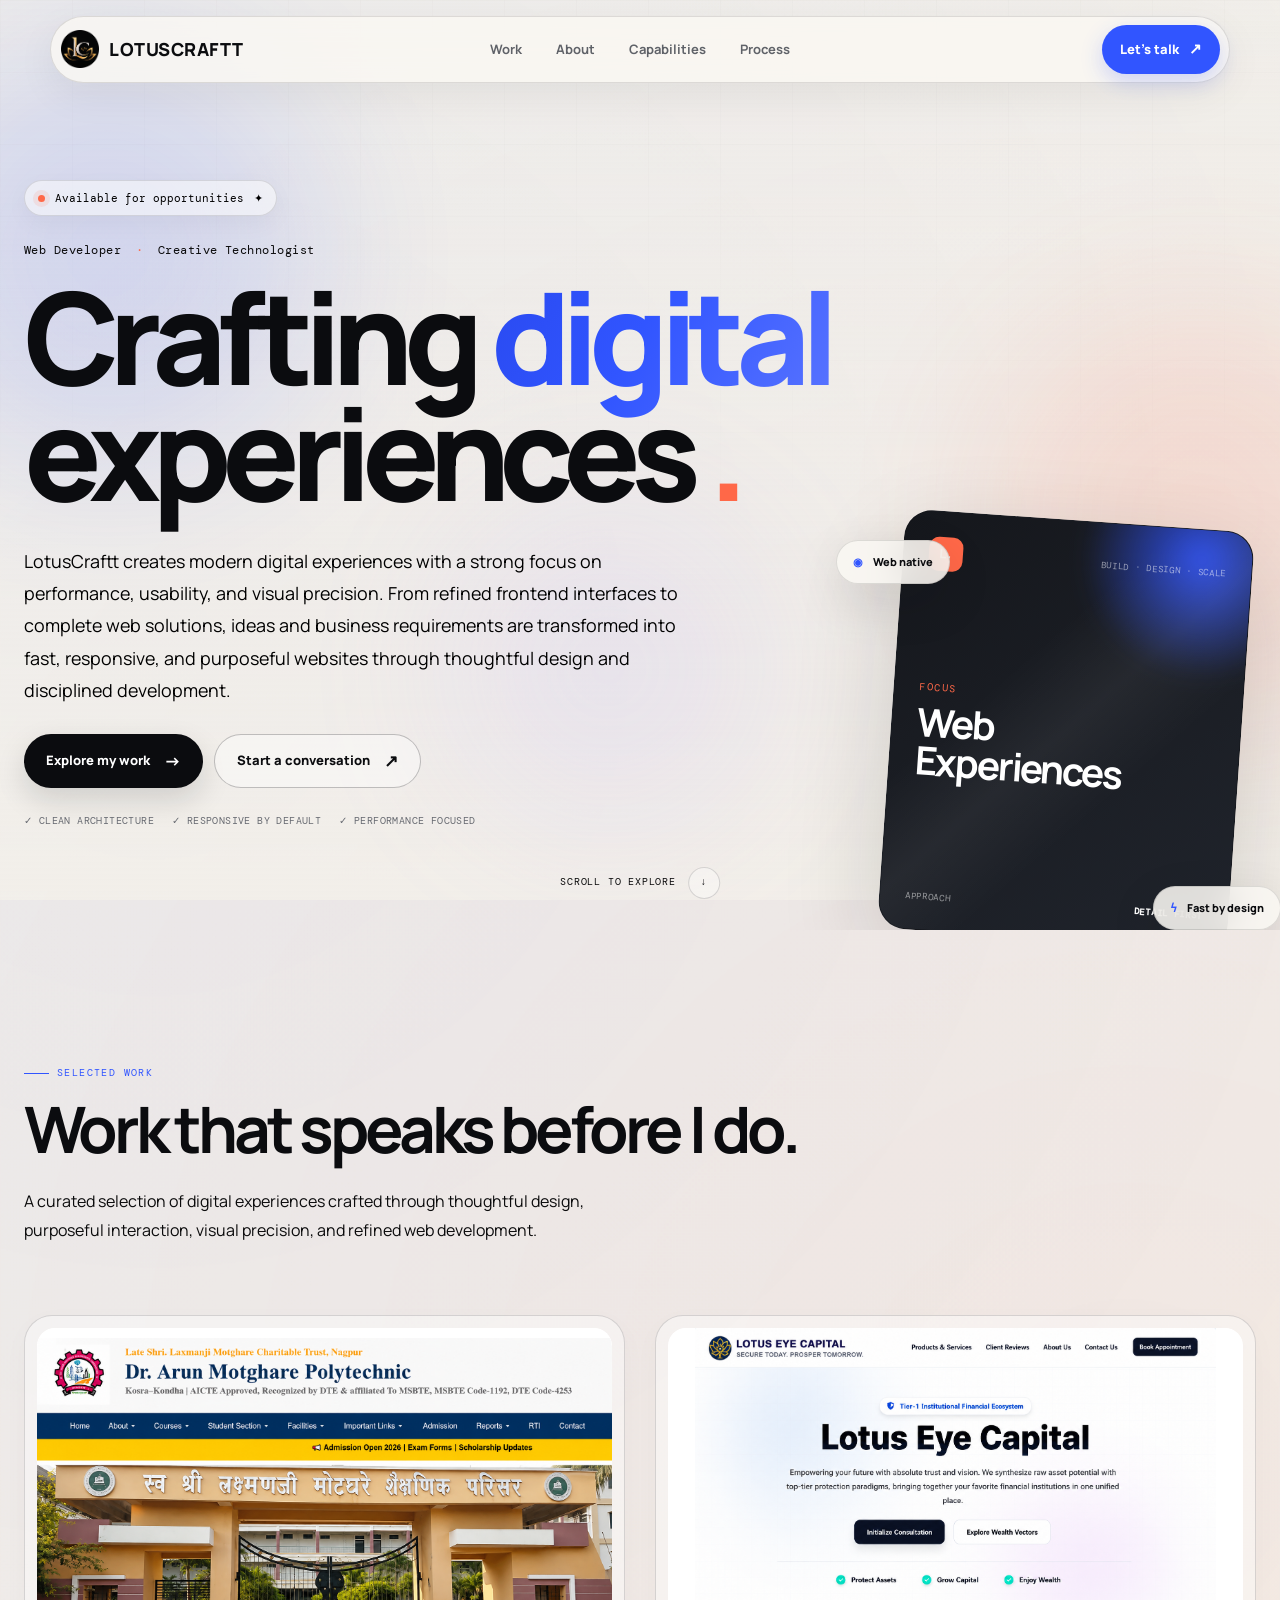
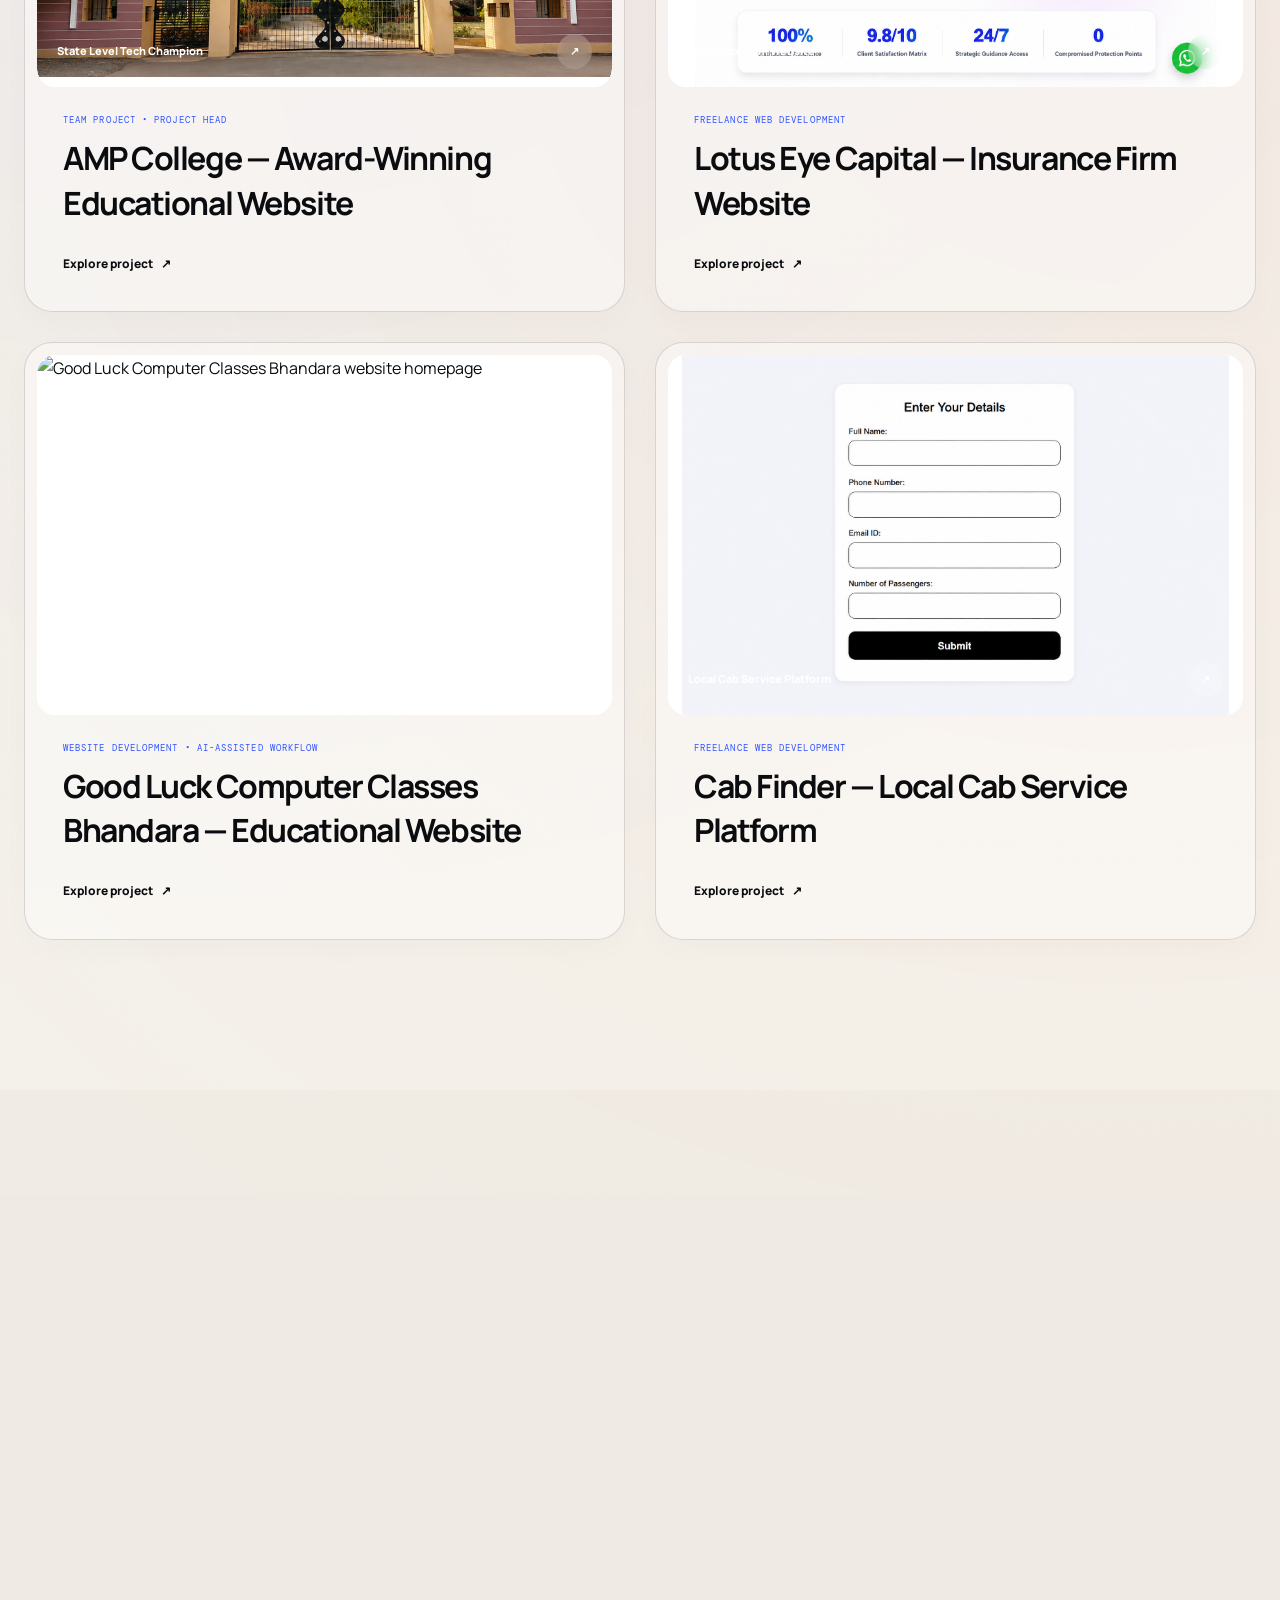
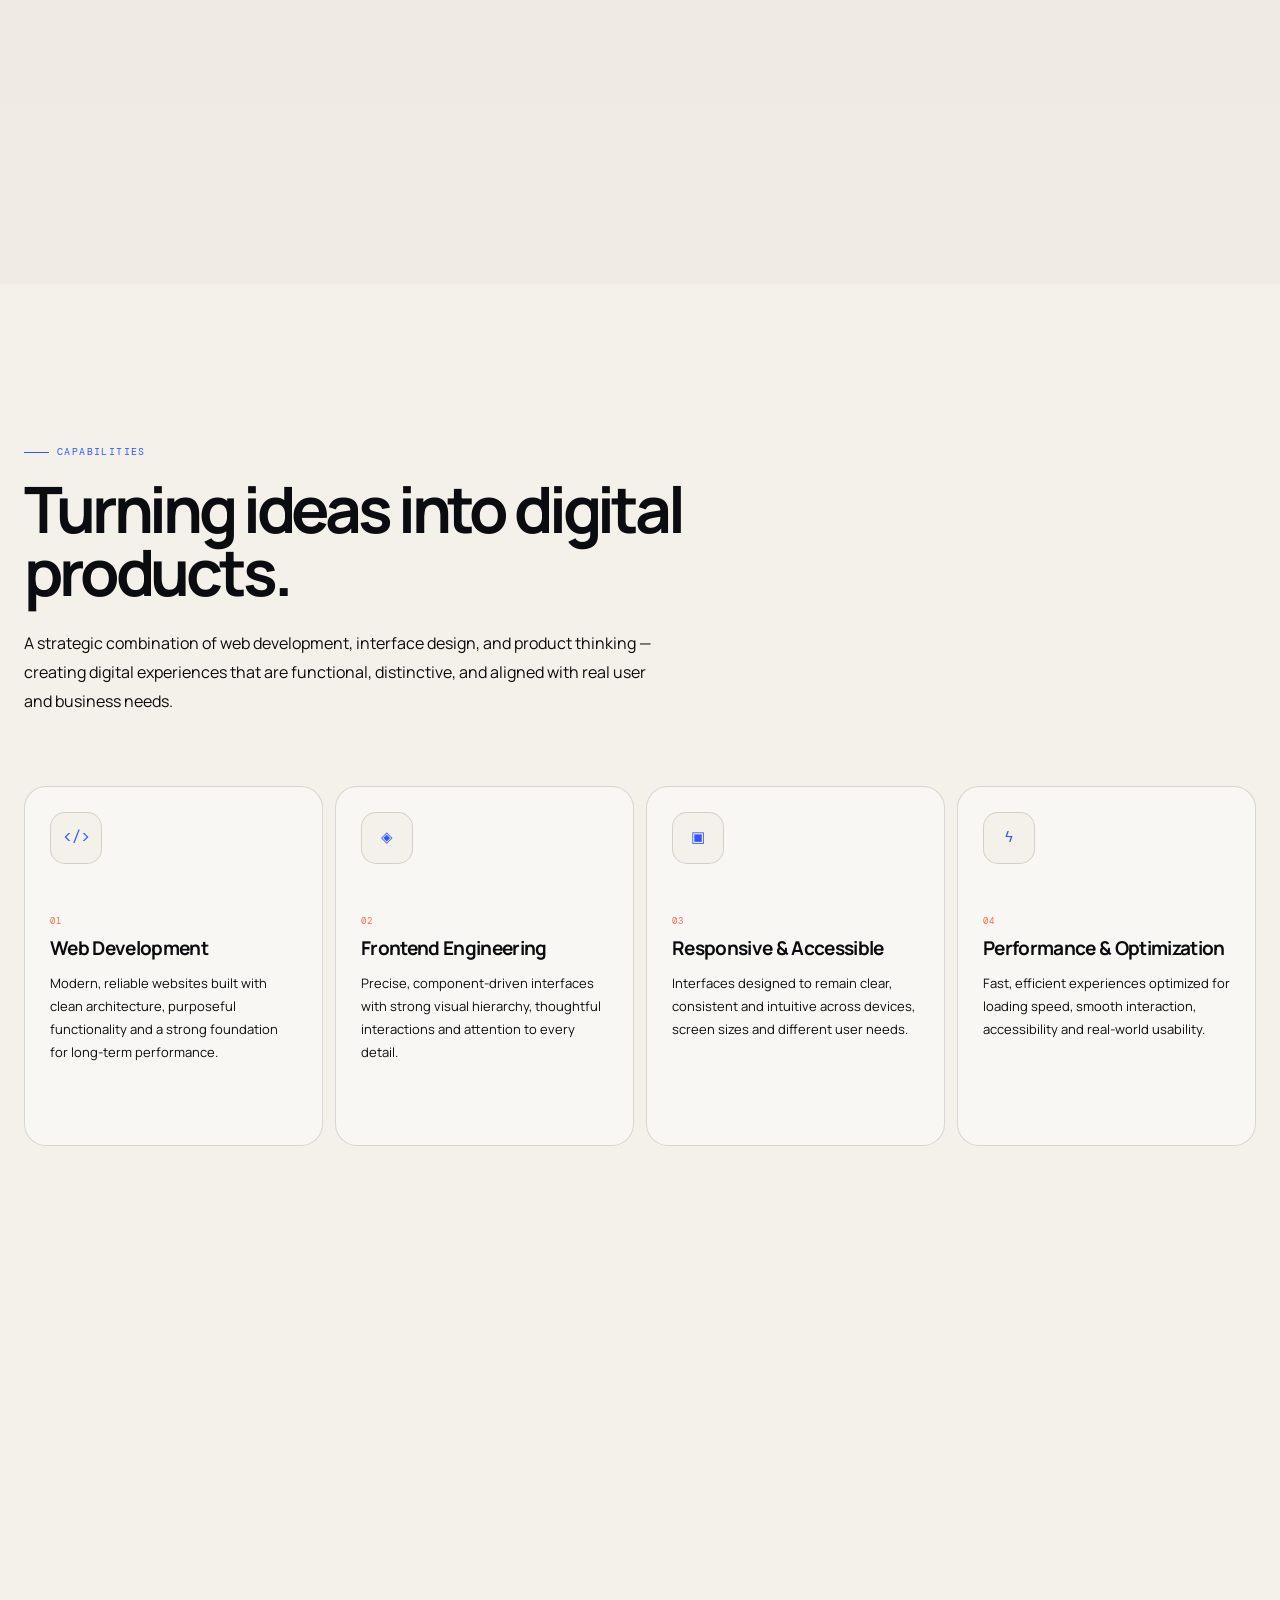
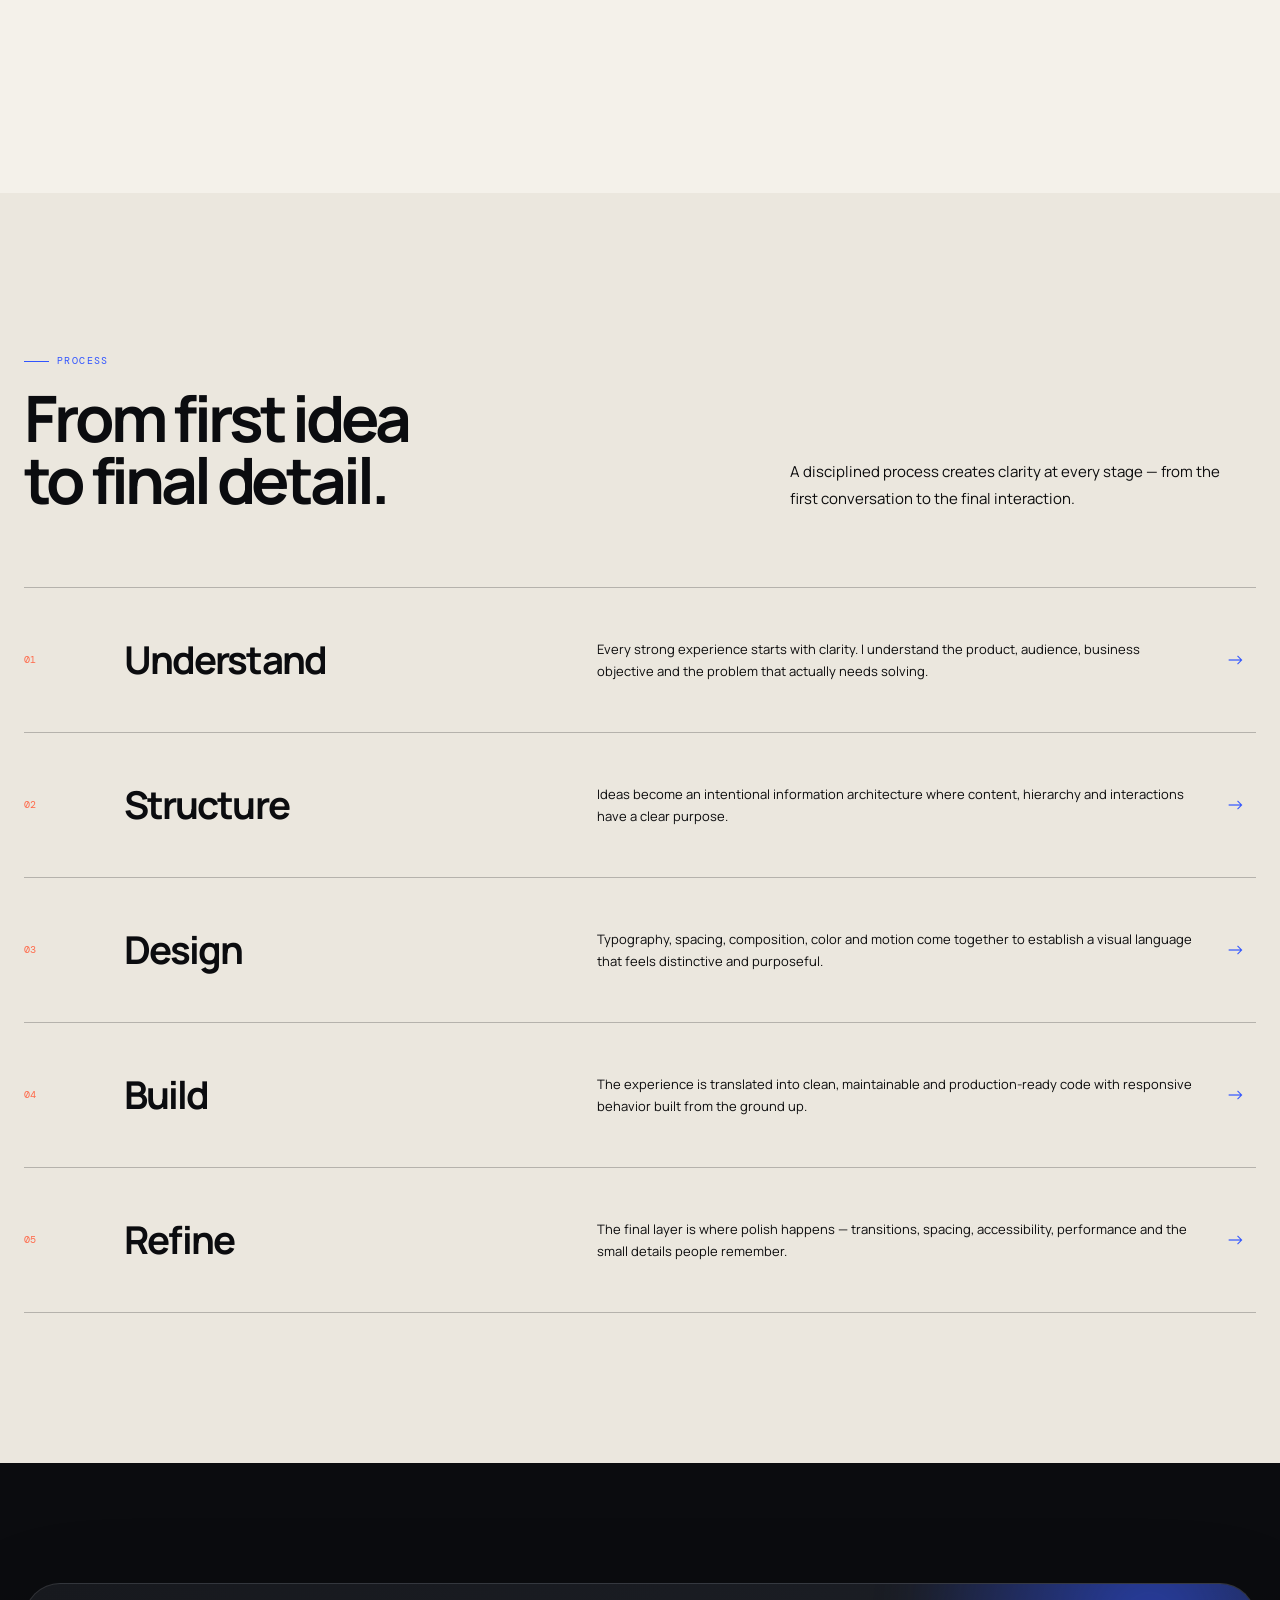
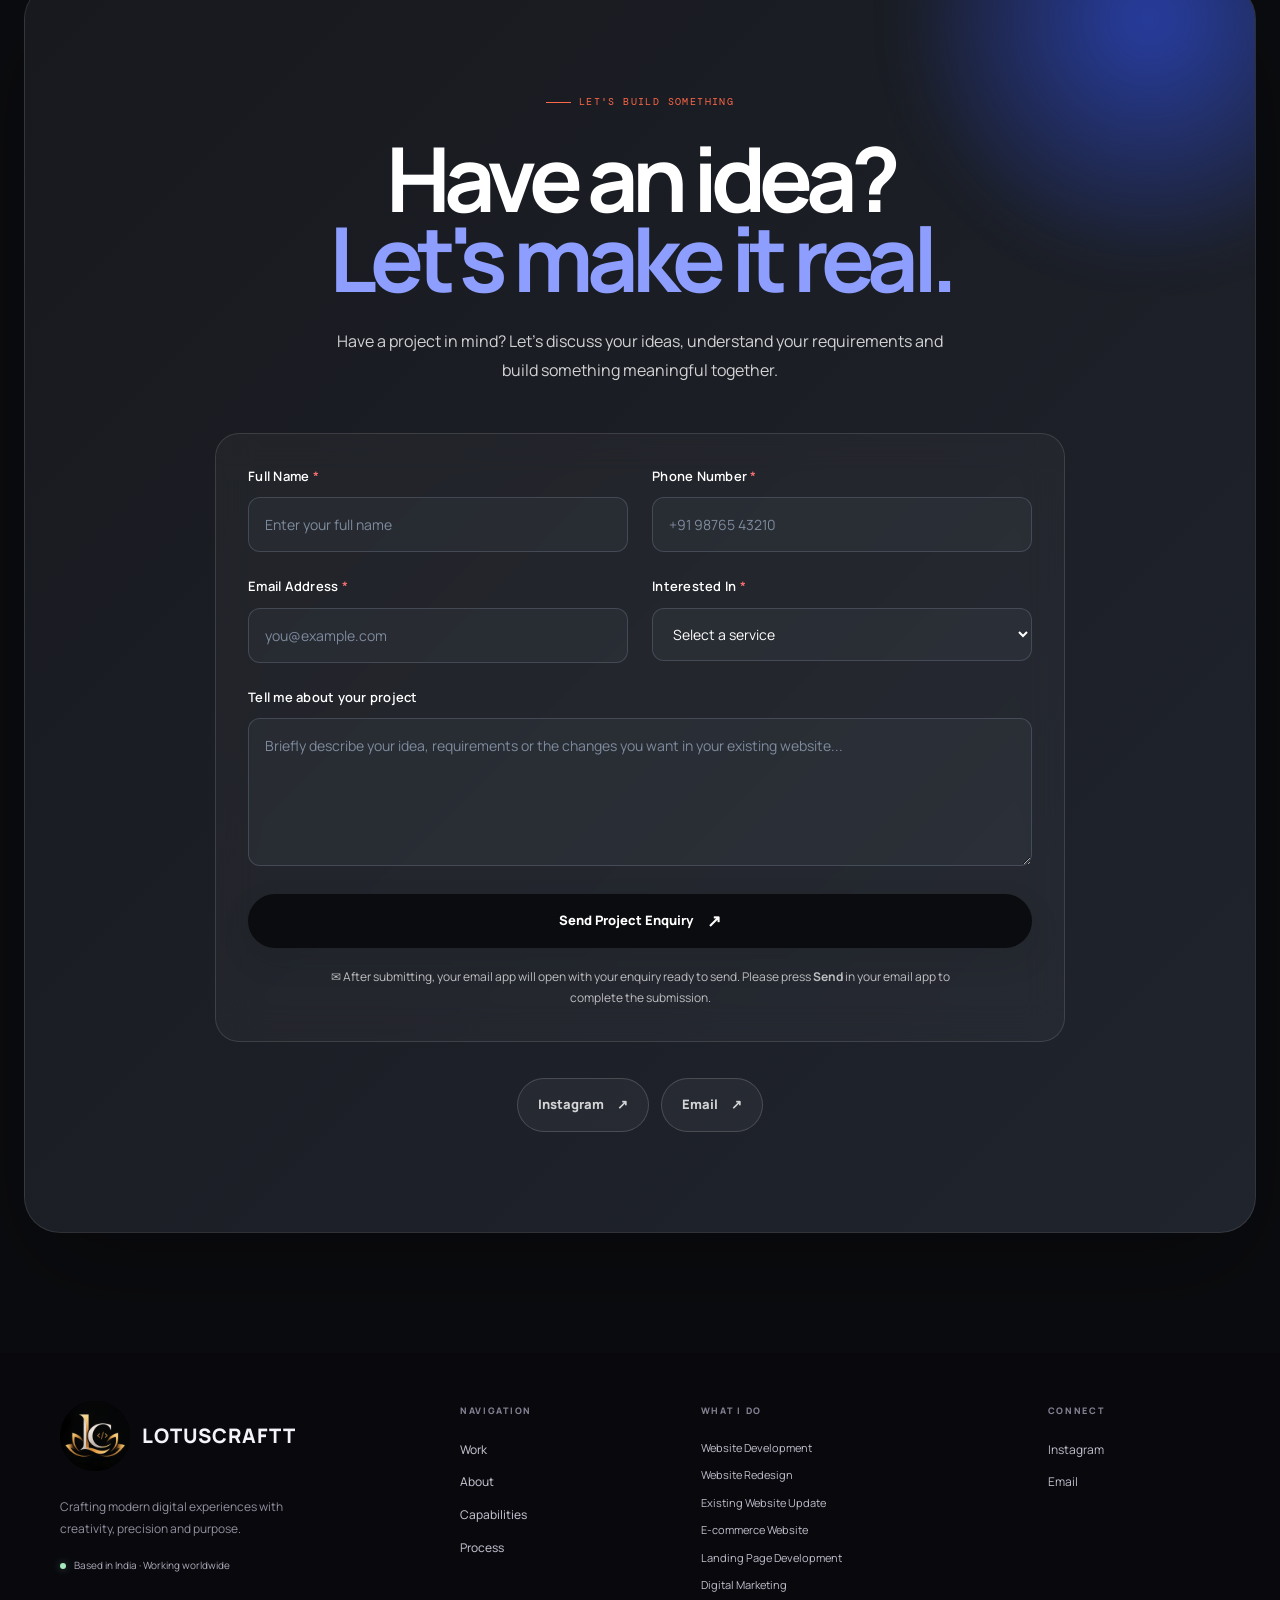
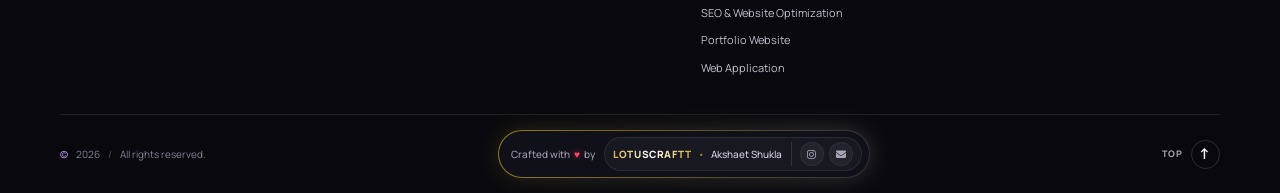
==== index.html @ 511d7278 "Add files via upload" ====
<!DOCTYPE html>
<html lang="en">

<head>
  <meta charset="UTF-8">

  <!-- Responsive Design -->
  <meta name="viewport" content="width=device-width, initial-scale=1.0">

  <!-- PRIMARY SEO -->
  <title>LotusCraftt | Web Developer & Creative Technologist</title>

  <meta name="description"
    content="Explore LotusCraftt, the portfolio of a web developer creating modern, responsive and creative websites, frontend experiences and digital solutions.">

  <meta name="author" content="LotusCraftt">
  <meta name="robots" content="index, follow">
  <meta name="theme-color" content="#080808">

  <!-- CANONICAL URL -->
  <link rel="canonical" href="https://lotuscraftt.github.io/">

  <!-- FAVICON: Browser Tab Logo -->
  <link rel="icon" type="image/png" href="img/Logo.png">

  <!-- APPLE TOUCH ICON -->
  <link rel="apple-touch-icon" href="img/Logo.png">

  <!-- OPEN GRAPH: SOCIAL SHARING -->
  <meta property="og:type" content="website">

  <meta property="og:title" content="LotusCraftt | Web Developer & Creative Technologist">

  <meta property="og:description"
    content="Discover LotusCraftt's web development projects, modern websites, responsive interfaces and creative digital experiences.">

  <meta property="og:url" content="https://lotuscraftt.github.io/">

  <meta property="og:site_name" content="LotusCraftt">

  <!-- Logo shown when sharing the website -->
  <meta property="og:image" content="https://lotuscraftt.github.io/img/Logo.png">

  <meta property="og:image:alt" content="LotusCraftt Logo">

  <meta property="og:locale" content="en_IN">

  <!-- PERFORMANCE -->
  <link rel="preconnect" href="https://cdnjs.cloudflare.com">

  <!-- FONT AWESOME -->
  <link rel="stylesheet" href="https://cdnjs.cloudflare.com/ajax/libs/font-awesome/6.5.2/css/all.min.css">

  <!-- MAIN CSS -->
  <link rel="stylesheet" href="style.css">

  <!-- STRUCTURED DATA -->
  <script type="application/ld+json">
  {
    "@context": "https://schema.org",
    "@graph": [
      {
        "@type": "WebSite",
        "@id": "https://lotuscraftt.github.io/#website",
        "url": "https://lotuscraftt.github.io/",
        "name": "LotusCraftt",
        "description": "Portfolio showcasing web development, frontend development and creative digital experiences.",
        "inLanguage": "en-IN",
        "publisher": {
          "@id": "https://lotuscraftt.github.io/#person"
        }
      },
      {
        "@type": "Person",
        "@id": "https://lotuscraftt.github.io/#person",
        "name": "Akshaet Shukla",
        "url": "https://lotuscraftt.github.io/",
        "jobTitle": "Web Developer & Creative Technologist",
        "image": "https://lotuscraftt.github.io/img/Logo.png",
        "brand": {
          "@id": "https://lotuscraftt.github.io/#brand"
        },
        "sameAs": [
          "https://instagram.com/akshaetshukla.dev"
        ],
        "knowsAbout": [
          "Web Development",
          "Frontend Development",
          "HTML",
          "CSS",
          "JavaScript",
          "Responsive Web Design",
          "UI/UX Design",
          "Website Development",
          "Website Optimization",
          "Web Performance"
        ]
      },
      {
        "@type": "Organization",
        "@id": "https://lotuscraftt.github.io/#brand",
        "name": "LotusCraftt",
        "url": "https://lotuscraftt.github.io/",
        "logo": "https://lotuscraftt.github.io/img/Logo.png",
        "description": "Creative web development brand focused on modern websites, responsive interfaces and digital experiences."
      },
      {
        "@type": "WebPage",
        "@id": "https://lotuscraftt.github.io/#webpage",
        "url": "https://lotuscraftt.github.io/",
        "name": "LotusCraftt | Web Developer & Creative Technologist",
        "description": "Explore LotusCraftt's portfolio of modern websites, frontend development projects and creative digital experiences.",
        "isPartOf": {
          "@id": "https://lotuscraftt.github.io/#website"
        },
        "about": {
          "@id": "https://lotuscraftt.github.io/#person"
        },
        "inLanguage": "en-IN"
      }
    ]
  }
  </script>

</head>

<body>
  <div class="site-shell">
    <div class="scroll-progress" id="scrollProgress" aria-hidden="true"></div>

    <div class="ambient-background" aria-hidden="true">
      <div class="ambient-grid"></div>
      <div class="ambient-glow ambient-glow-one"></div>
      <div class="ambient-glow ambient-glow-two"></div>
      <div class="ambient-glow ambient-glow-three"></div>
    </div>

    <!-- HEADER -->
    <header class="site-header">
      <div class="nav-inner">
        <button class="brand" data-scroll="home" aria-label="Go to homepage" type="button">

          <img src="img/Logo.png" alt="LotusCraftt Logo" class="brand-logo">

          <span class="brand-name">LOTUSCRAFTT</span>

        </button>

        <nav class="desktop-nav" aria-label="Main navigation">
          <button data-scroll="work" type="button">Work</button>
          <button data-scroll="about" type="button">About</button>
          <button data-scroll="capabilities" type="button">Capabilities</button>
          <button data-scroll="process" type="button">Process</button>
        </nav>

        <button class="nav-contact" data-scroll="contact" type="button">
          Let's talk
          <span class="icon" aria-hidden="true">↗</span>
        </button>

        <button class="mobile-menu-button" id="mobileMenuButton" aria-label="Toggle navigation menu"
          aria-expanded="false" type="button">
          <span class="menu-lines" aria-hidden="true">
            <i></i>
            <i></i>
            <i></i>
          </span>
        </button>
      </div>

      <!-- MOBILE MENU -->
      <div class="mobile-nav" id="mobileNav" aria-hidden="true">
        <div class="mobile-nav-inner">
          <div class="mobile-nav-label">MENU</div>
          <nav aria-label="Mobile navigation">
            <button data-scroll="work" type="button">
              <span>01</span>
              <strong>Work</strong>
              <b aria-hidden="true">↗</b>
            </button>
            <button data-scroll="about" type="button">
              <span>02</span>
              <strong>About</strong>
              <b aria-hidden="true">↗</b>
            </button>
            <button data-scroll="capabilities" type="button">
              <span>03</span>
              <strong>Capabilities</strong>
              <b aria-hidden="true">↗</b>
            </button>
            <button data-scroll="process" type="button">
              <span>04</span>
              <strong>Process</strong>
              <b aria-hidden="true">↗</b>
            </button>
          </nav>

          <button class="mobile-contact" data-scroll="contact" type="button">
            <span>Let's talk</span>
            <b aria-hidden="true">↗</b>
          </button>

          <div class="mobile-nav-footer">
            <span>LOTUSCRAFTT</span>
            <span>© 2026</span>
          </div>
        </div>
      </div>
    </header>

    <main>
      <!-- HERO -->
      <section id="home" class="hero-section" aria-labelledby="hero-title">
        <div class="hero-content container">
          <div class="availability-pill reveal">
            <span class="status-dot" aria-hidden="true"></span>
            <span>Available for opportunities</span>
            <span aria-hidden="true">✦</span>
          </div>

          <p class="hero-eyebrow reveal">
            Web Developer <span aria-hidden="true">·</span> Creative Technologist
          </p>

          <h1 id="hero-title" class="hero-title reveal">
            Crafting <span class="gradient-text">digital</span> <br> experiences
            <span class="hero-dot" aria-hidden="true">.</span>
          </h1>

          <p class="hero-description reveal">
            LotusCraftt creates modern digital experiences with a strong focus on performance,
            usability, and visual precision. From refined frontend interfaces to complete
            web solutions, ideas and business requirements are transformed into fast,
            responsive, and purposeful websites through thoughtful design and disciplined development.
          </p>

          <div class="hero-actions reveal">
            <button class="button button-primary" data-scroll="work" type="button">
              Explore my work <span aria-hidden="true">→</span>
            </button>
            <button class="button button-secondary" data-scroll="contact" type="button">
              Start a conversation <span aria-hidden="true">↗</span>
            </button>
          </div>

          <div class="hero-features reveal">
            <span>✓ Clean architecture</span>
            <span>✓ Responsive by default</span>
            <span>✓ Performance focused</span>
          </div>

          <div class="hero-visual reveal" aria-hidden="true">
            <div class="visual-card visual-card-main">
              <div class="visual-card-top">
                <span class="mini-label">L.</span>
                <span>Build · Design · Scale</span>
              </div>
              <div class="visual-center">
                <span>Focus</span>
                <strong>Web Experiences</strong>
              </div>
              <div class="visual-card-bottom">
                <span>Approach</span>
                <strong>Detail first</strong>
              </div>
            </div>
            <div class="floating-card floating-card-one">
              <span>◉</span>
              <span>Web native</span>
            </div>
            <div class="floating-card floating-card-two">
              <span>ϟ</span>
              <span>Fast by design</span>
            </div>
          </div>
        </div>

        <button class="scroll-indicator" data-scroll="work" type="button" aria-label="Scroll to selected work">
          <span>Scroll to explore</span>
          <span aria-hidden="true">↓</span>
        </button>
      </section>

      <!-- WORK / PROJECTS SECTION -->
      <!-- WORK / PROJECTS SECTION -->
      <section id="work" class="section work-section" aria-labelledby="work-title">
        <div class="container">
          <div class="section-intro reveal">
            <span class="section-eyebrow">Selected work</span>
            <h2 id="work-title">Work that speaks before I do.</h2>
            <p>
              A curated selection of digital experiences crafted through thoughtful
              design, purposeful interaction, visual precision, and refined web development.
            </p>
          </div>

          <!-- PROJECT GRID -->
          <div class="projects-grid">

            <!-- PROJECT 01 — AMP COLLEGE -->
            <article class="project-card reveal" id="amp-college">
              <div class="project-preview project-slider" data-slider data-autoplay="true" data-interval="4500"
                aria-label="AMP College project gallery">
                <div class="preview-image-wrapper">
                  <div class="project-slide active">
                    <img src="img/ampcollege1.jpg" alt="AMP College educational website" class="project-image"
                      width="1600" height="1000" loading="lazy" decoding="async">
                  </div>
                  <div class="project-slide">
                    <img src="img/ampcollege2.jpg" alt="AMP College responsive website interface" class="project-image"
                      width="1600" height="1000" loading="lazy" decoding="async">
                  </div>
                  <div class="project-slide">
                    <img src="img/ampcollege3.jpg" alt="AMP College digital experience" class="project-image"
                      width="1600" height="1000" loading="lazy" decoding="async">
                  </div>
                  <div class="project-image-overlay" aria-hidden="true"></div>
                  <button class="slider-arrow slider-prev" type="button"
                    aria-label="Previous AMP College image">←</button>
                  <button class="slider-arrow slider-next" type="button" aria-label="Next AMP College image">→</button>
                  <div class="preview-label">
                    <span>State Level Tech Champion</span>
                    <span aria-hidden="true">↗</span>
                  </div>
                </div>
              </div>

              <div class="project-content">
                <p class="project-category">Team Project • Project Head</p>
                <h3>AMP College — Award-Winning Educational Website</h3>
                <button class="project-link open-modal-btn" data-modal="modal-amp" type="button">
                  Explore project <span aria-hidden="true">↗</span>
                </button>
              </div>
            </article>

            <!-- PROJECT 02 — LOTUS EYE CAPITAL -->
            <article class="project-card reveal" id="lotus-project">
              <div class="project-preview project-slider" data-slider data-autoplay="true" data-interval="5000"
                aria-label="Lotus Eye Capital website project gallery">
                <div class="preview-image-wrapper">
                  <div class="project-slide active">
                    <img src="img/lotus1.jpg" alt="Lotus Eye Capital website" class="project-image" width="1600"
                      height="1000" loading="lazy" decoding="async">
                  </div>
                  <div class="project-slide">
                    <img src="img/lotus2.jpg" alt="Lotus Eye Capital responsive website" class="project-image"
                      width="1600" height="1000" loading="lazy" decoding="async">
                  </div>
                  <div class="project-slide">
                    <img src="img/lotus3.jpg" alt="Lotus Eye Capital website interface" class="project-image"
                      width="1600" height="1000" loading="lazy" decoding="async">
                  </div>
                  <div class="project-image-overlay" aria-hidden="true"></div>
                  <button class="slider-arrow slider-prev" type="button"
                    aria-label="Previous Lotus Eye Capital image">←</button>
                  <button class="slider-arrow slider-next" type="button"
                    aria-label="Next Lotus Eye Capital image">→</button>
                  <div class="preview-label">
                    <span>Insurance Firm Website</span>
                    <span aria-hidden="true">↗</span>
                  </div>
                </div>
              </div>

              <div class="project-content">
                <p class="project-category">Freelance Web Development</p>
                <h3>Lotus Eye Capital — Insurance Firm Website</h3>
                <button class="project-link open-modal-btn" data-modal="modal-lotus" type="button">
                  Explore project <span aria-hidden="true">↗</span>
                </button>
              </div>
            </article>

            <!-- PROJECT 03 — GOODLUCK COMPUTER CLASSES -->
            <article class="project-card reveal" id="goodluck-computer-classes">
              <div class="project-preview project-slider" data-slider data-autoplay="true" data-interval="4500"
                aria-label="Good Luck Computer Classes website gallery">
                <div class="preview-image-wrapper">
                  <div class="project-slide active">
                    <img src="img/goodluck1.jpg" alt="Good Luck Computer Classes Bhandara website homepage"
                      class="project-image" width="1600" height="1000" loading="lazy" decoding="async">
                  </div>
                  <div class="project-slide">
                    <img src="img/goodluck2.jpg" alt="Good Luck Computer Classes courses and training information"
                      class="project-image" width="1600" height="1000" loading="lazy" decoding="async">
                  </div>
                  <div class="project-slide">
                    <img src="img/goodluck3.jpg" alt="Good Luck Computer Classes admission enquiry interface"
                      class="project-image" width="1600" height="1000" loading="lazy" decoding="async">
                  </div>
                  <div class="project-image-overlay" aria-hidden="true"></div>
                  <button class="slider-arrow slider-prev" type="button"
                    aria-label="Previous Good Luck Computer Classes image">←</button>
                  <button class="slider-arrow slider-next" type="button"
                    aria-label="Next Good Luck Computer Classes image">→</button>
                  <div class="preview-label">
                    <span>Live Educational Website</span>
                    <span aria-hidden="true">↗</span>
                  </div>
                </div>
              </div>

              <div class="project-content">
                <p class="project-category">Website Development • AI-Assisted Workflow</p>
                <h3>Good Luck Computer Classes Bhandara — Educational Website</h3>
                <button class="project-link open-modal-btn" data-modal="modal-goodluck" type="button">
                  Explore project <span aria-hidden="true">↗</span>
                </button>
              </div>
            </article>

            <!-- PROJECT 04 — CAB FINDER -->
            <article class="project-card reveal" id="cab-finder">
              <div class="project-preview project-slider" data-slider data-autoplay="true" data-interval="5500"
                aria-label="Cab Finder website project gallery">
                <div class="preview-image-wrapper">
                  <div class="project-slide active">
                    <img src="img/cabfinder1.png" alt="Cab Finder web application" class="project-image" width="1600"
                      height="1000" loading="lazy" decoding="async">
                  </div>
                  <div class="project-slide">
                    <img src="img/cabfinder2.png" alt="Cab Finder responsive interface" class="project-image"
                      width="1600" height="1000" loading="lazy" decoding="async">
                  </div>
                  <div class="project-slide">
                    <img src="img/cabfinder3.png" alt="Cab Finder digital product interface" class="project-image"
                      width="1600" height="1000" loading="lazy" decoding="async">
                  </div>
                  <div class="project-image-overlay" aria-hidden="true"></div>
                  <button class="slider-arrow slider-prev" type="button"
                    aria-label="Previous Cab Finder image">←</button>
                  <button class="slider-arrow slider-next" type="button" aria-label="Next Cab Finder image">→</button>
                  <div class="preview-label">
                    <span>Local Cab Service Platform</span>
                    <span aria-hidden="true">↗</span>
                  </div>
                </div>
              </div>

              <div class="project-content">
                <p class="project-category">Freelance Web Development</p>
                <h3>Cab Finder — Local Cab Service Platform</h3>
                <button class="project-link open-modal-btn" data-modal="modal-cab" type="button">
                  Explore project <span aria-hidden="true">↗</span>
                </button>
              </div>
            </article>
          </div>
        </div>
      </section>

      <!-- ================= DETAILED PROJECT MODALS (POPUP) ================= -->

      <!-- MODAL 1: AMP COLLEGE -->
      <div class="project-modal" id="modal-amp" aria-hidden="true">
        <div class="modal-backdrop"></div>
        <div class="modal-content">
          <button class="modal-close" type="button" aria-label="Close modal">×</button>
          <p class="project-category">Team Project • Project Head</p>
          <h2>AMP College — Award-Winning Educational Website</h2>
          <div class="project-achievement">
            <span>State Level Tech Champion</span>
            <span>Silver Prize</span>
            <span>Project Head</span>
          </div>
          <p class="project-description">
            Led the development of an educational website as Project Head, contributing to frontend development,
            responsive UI and core project ideas.
          </p>
          <p class="project-description">
            Implemented features including <strong>EmailJS-powered contact messaging</strong> and frontend interactions,
            helping the project earn the <strong>Silver Prize</strong> at the Inter Polytechnic State Level competition.
          </p>
          <div class="project-tags">
            <span>State Level Tech Champion</span>
            <span>Silver Prize</span>
            <span>Project Head</span>
            <span>Frontend Development</span>
            <span>Web Development</span>
            <span>Responsive Design</span>
            <span>UI/UX</span>
            <span>EmailJS</span>
            <span>Git &amp; GitHub</span>
            <span>Team Collaboration</span>
          </div>
          <a href="https://ampcollege.github.io" target="_blank" rel="noopener noreferrer"
            class="button button-primary">
            Visit Live Website <span aria-hidden="true">↗</span>
          </a>
        </div>
      </div>

      <!-- MODAL 2: LOTUS EYE CAPITAL -->
      <div class="project-modal" id="modal-lotus" aria-hidden="true">
        <div class="modal-backdrop"></div>
        <div class="modal-content">
          <button class="modal-close" type="button" aria-label="Close modal">×</button>
          <p class="project-category">Freelance Web Development</p>
          <h2>Lotus Eye Capital — Insurance Firm Website</h2>
          <p class="project-description">
            Designed and developed a modern, responsive website for Lotus Eye Capital, tailored to business requirements
            and focused on strengthening its digital presence and customer reach.
          </p>
          <div class="project-tags">
            <span>Freelance Client</span>
            <span>Insurance Firm</span>
            <span>Frontend Development</span>
            <span>Web Development</span>
            <span>Responsive UI</span>
            <span>Modern UI</span>
            <span>UI/UX</span>
            <span>Business-Focused Design</span>
          </div>
          <a href="https://lotuseyecapital.github.io" target="_blank" rel="noopener noreferrer"
            class="button button-primary">
            Visit Live Website <span aria-hidden="true">↗</span>
          </a>
        </div>
      </div>

      <!-- MODAL 3: GOOD LUCK COMPUTER CLASSES -->
      <div class="project-modal" id="modal-goodluck" aria-hidden="true">
        <div class="modal-backdrop"></div>
        <div class="modal-content">
          <button class="modal-close" type="button" aria-label="Close modal">×</button>
          <p class="project-category">Website Development • AI-Assisted Workflow</p>
          <h2>Good Luck Computer Classes Bhandara — Educational Website</h2>
          <div class="project-achievement">
            <span>Live Website</span>
            <span>Responsive Design</span>
            <span>AI-Assisted Development</span>
          </div>
          <p class="project-description">
            Designed and developed a website for Good Luck Computer Classes, Bhandara, to showcase the institute, its
            computer training courses and student enquiry options through a clear, user-friendly online experience.
          </p>
          <p class="project-description">
            Built using <strong>HTML, CSS and JavaScript</strong>, with <strong>AI prompting</strong> to assist with
            coding, troubleshooting and interface improvements.
          </p>
          <div class="project-tags">
            <span>HTML5</span>
            <span>CSS3</span>
            <span>JavaScript</span>
            <span>AI Prompting</span>
            <span>Frontend Development</span>
            <span>Responsive Design</span>
            <span>UI/UX</span>
            <span>Educational Website</span>
          </div>
          <a href="https://akshaet4-bot.github.io/Goodluck/" target="_blank" rel="noopener noreferrer"
            class="button button-primary">
            Visit Live Website <span aria-hidden="true">↗</span>
          </a>
        </div>
      </div>

      <!-- MODAL 4: CAB FINDER -->
      <div class="project-modal" id="modal-cab" aria-hidden="true">
        <div class="modal-backdrop"></div>
        <div class="modal-content">
          <button class="modal-close" type="button" aria-label="Close modal">×</button>
          <p class="project-category">Freelance Web Development</p>
          <h2>Cab Finder — Local Cab Service Platform</h2>
          <p class="project-description">
            Designed and developed a modern, responsive web platform for local cab drivers to establish a digital
            presence, showcase their services and connect with customers through a streamlined online experience.
          </p>
          <div class="project-tags">
            <span>Freelance Client</span>
            <span>Web Development</span>
            <span>Frontend Development</span>
            <span>Responsive UI</span>
            <span>UI/UX</span>
            <span>Local Cab Services</span>
          </div>
          <a href="https://freelancingbyakshat.github.io/cabfinder/" target="_blank" rel="noopener noreferrer"
            class="button button-primary">
            Visit Live Website <span aria-hidden="true">↗</span>
          </a>
        </div>
      </div>



      <!-- ABOUT -->
      <section id="about" class="section about-section" aria-labelledby="about-title">
        <div class="container">
          <div class="about-grid">
            <div class="section-intro reveal">
              <span class="section-eyebrow">About LotusCraftt</span>
              <h2 id="about-title">More than just code.</h2>
              <p>Building digital experiences that elevate brands, engage customers, and drive meaningful business
                growth.</p>
            </div>
            <div class="about-copy reveal">
              <p>Great digital products go beyond visual appeal. They combine performance, usability, and purposeful
                design to create seamless customer experiences while delivering meaningful value to businesses.</p>
              <p>Combining web development, interface design, and product thinking to build digital experiences that are
                technically precise, visually distinctive, and aligned with both customer expectations and business
                goals.</p>
              <div class="about-principles">
                <div><span>01</span><strong>Think strategically</strong></div>
                <div><span>02</span><strong>Design intentionally</strong></div>
                <div><span>03</span><strong>Build precisely</strong></div>
              </div>
            </div>
          </div>
        </div>
      </section>

      <!-- CAPABILITIES -->
      <section id="capabilities" class="section capabilities-section" aria-labelledby="capabilities-title">
        <div class="container">
          <div class="section-intro reveal">
            <span class="section-eyebrow">Capabilities</span>
            <h2 id="capabilities-title">Turning ideas into digital products.</h2>
            <p>A strategic combination of web development, interface design, and product thinking — creating digital
              experiences that are functional, distinctive, and aligned with real user and business needs.</p>
          </div>

          <div class="capabilities-grid">
            <article class="capability-card reveal">
              <div class="capability-icon" aria-hidden="true">&lt;/&gt;</div>
              <span class="capability-number">01</span>
              <h3>Web Development</h3>
              <p>Modern, reliable websites built with clean architecture, purposeful functionality and a strong
                foundation for long-term performance.</p>
            </article>

            <article class="capability-card reveal">
              <div class="capability-icon" aria-hidden="true">◈</div>
              <span class="capability-number">02</span>
              <h3>Frontend Engineering</h3>
              <p>Precise, component-driven interfaces with strong visual hierarchy, thoughtful interactions and
                attention to every detail.</p>
            </article>

            <article class="capability-card reveal">
              <div class="capability-icon" aria-hidden="true">▣</div>
              <span class="capability-number">03</span>
              <h3>Responsive &amp; Accessible</h3>
              <p>Interfaces designed to remain clear, consistent and intuitive across devices, screen sizes and
                different user needs.</p>
            </article>

            <article class="capability-card reveal">
              <div class="capability-icon" aria-hidden="true">ϟ</div>
              <span class="capability-number">04</span>
              <h3>Performance &amp; Optimization</h3>
              <p>Fast, efficient experiences optimized for loading speed, smooth interaction, accessibility and
                real-world usability.</p>
            </article>
          </div>

          <!-- TECHNOLOGY STACK -->
          <div class="skills-panel skills-interactive reveal" data-cursor-glow>
            <div class="skills-glow" aria-hidden="true"></div>
            <div class="skills-glow skills-glow-secondary" aria-hidden="true"></div>
            <div class="skills-particles" aria-hidden="true"></div>
            <div class="skills-panel-content">
              <div class="skills-panel-heading">
                <span class="panel-label">Technology Stack</span>
                <h3>Modern tools. <br> <span>Practical execution.</span></h3>
                <p>The tools and capabilities I use to design, build, optimize and deploy modern digital experiences.
                </p>
              </div>
              <div class="skills-list">
                <span>HTML5</span>
                <span>CSS3</span>
                <span>JavaScript</span>
                <span>React</span>
                <span>UI/UX</span>
                <span>Responsive Design</span>
                <span>EmailJS</span>
                <span>AI Prompting</span>
                <span>Git &amp; GitHub</span>
                <span>Web Deployment</span>
                <span>Web Performance</span>
                <span>Digital Marketer</span>
              </div>
            </div>
          </div>
        </div>
      </section>

      <!-- PROCESS -->
      <section id="process" class="section process-section" aria-labelledby="process-title">
        <div class="container">
          <div class="process-heading">
            <div>
              <span class="section-eyebrow">Process</span>
              <h2 id="process-title">From first idea <br> to final detail.</h2>
            </div>
            <p>A disciplined process creates clarity at every stage — from the first conversation to the final
              interaction.</p>
          </div>

          <div class="process-list">
            <article class="process-item reveal">
              <span class="process-number">01</span>
              <div class="process-title">
                <h3>Understand</h3>
              </div>
              <p>Every strong experience starts with clarity. I understand the product, audience, business objective and
                the problem that actually needs solving.</p>
              <span aria-hidden="true">→</span>
            </article>

            <article class="process-item reveal">
              <span class="process-number">02</span>
              <div class="process-title">
                <h3>Structure</h3>
              </div>
              <p>Ideas become an intentional information architecture where content, hierarchy and interactions have a
                clear purpose.</p>
              <span aria-hidden="true">→</span>
            </article>

            <article class="process-item reveal">
              <span class="process-number">03</span>
              <div class="process-title">
                <h3>Design</h3>
              </div>
              <p>Typography, spacing, composition, color and motion come together to establish a visual language that
                feels distinctive and purposeful.</p>
              <span aria-hidden="true">→</span>
            </article>

            <article class="process-item reveal">
              <span class="process-number">04</span>
              <div class="process-title">
                <h3>Build</h3>
              </div>
              <p>The experience is translated into clean, maintainable and production-ready code with responsive
                behavior built from the ground up.</p>
              <span aria-hidden="true">→</span>
            </article>

            <article class="process-item reveal">
              <span class="process-number">05</span>
              <div class="process-title">
                <h3>Refine</h3>
              </div>
              <p>The final layer is where polish happens — transitions, spacing, accessibility, performance and the
                small details people remember.</p>
              <span aria-hidden="true">→</span>
            </article>
          </div>
        </div>
      </section>

      <!-- CONTACT -->

      <!-- CONTACT SECTION -->
      <section id="contact" class="contact-section" aria-labelledby="contact-title">

        <div class="container">

          <div class="contact-card reveal">

            <div class="contact-glow" aria-hidden="true"></div>

            <!-- Section Heading -->
            <div class="contact-header">

              <span class="section-eyebrow">
                Let's build something
              </span>

              <h2 id="contact-title">
                Have an idea?
                <br>
                <span>Let's make it real.</span>
              </h2>

              <p>
                Have a project in mind? Let's discuss your ideas,
                understand your requirements and build something
                meaningful together.
              </p>

            </div>

            <!-- Contact Form -->
            <form id="freelance-contact-form" class="freelance-contact-form" action="mailto:akshaetshukla.dev@gmail.com"
              method="post" enctype="text/plain">

              <div class="form-grid">

                <!-- Full Name -->
                <div class="form-group">
                  <label for="client-name">
                    Full Name <span>*</span>
                  </label>

                  <input type="text" id="client-name" name="Full Name" placeholder="Enter your full name"
                    autocomplete="name" required>
                </div>

                <!-- Phone Number -->
                <div class="form-group">
                  <label for="client-phone">
                    Phone Number <span>*</span>
                  </label>

                  <input type="tel" id="client-phone" name="Phone Number" placeholder="+91 98765 43210"
                    autocomplete="tel" pattern="[0-9+() -]{10,18}" title="Please enter a valid phone number" required>
                </div>

                <!-- Email -->
                <div class="form-group">
                  <label for="client-email">
                    Email Address <span>*</span>
                  </label>

                  <input type="email" id="client-email" name="Email Address" placeholder="you@example.com"
                    autocomplete="email" required>
                </div>

                <!-- Interested In -->
                <div class="form-group">
                  <label for="project-type">
                    Interested In <span>*</span>
                  </label>

                  <select id="project-type" name="Interested In" required>
                    <option value="" disabled selected>
                      Select a service
                    </option>

                    <option value="Website Development">
                      Website Development
                    </option>

                    <option value="Website Redesign">
                      Website Redesign
                    </option>

                    <option value="Existing Website Update">
                      Existing Website Update
                    </option>

                    <option value="E-commerce Website">
                      E-commerce Website
                    </option>

                    <option value="Landing Page">
                      Landing Page Development
                    </option>

                    <option value="Digital Marketing">
                      Digital Marketing
                    </option>

                    <option value="SEO">
                      SEO & Website Optimization
                    </option>

                    <option value="Portfolio Website">
                      Portfolio Website
                    </option>

                    <option value="Web Application">
                      Web Application
                    </option>

                    <option value="Other">
                      Other
                    </option>
                  </select>
                </div>

                <!-- Project Details -->
                <div class="form-group form-group-full">
                  <label for="project-details">
                    Tell me about your project
                  </label>

                  <textarea id="project-details" name="Project Details" rows="5"
                    placeholder="Briefly describe your idea, requirements or the changes you want in your existing website..."></textarea>
                </div>

              </div>

              <!-- Submit -->
              <button type="submit" class="button button-primary freelance-submit-btn">
                Send Project Enquiry
                <span aria-hidden="true">↗</span>
              </button>

              <!-- Email Instructions -->
              <p class="form-note">
                <span aria-hidden="true">✉</span>
                After submitting, your email app will open with
                your enquiry ready to send. Please press
                <strong>Send</strong> in your email app to complete
                the submission.
              </p>

            </form>

            <!-- Social Links -->
            <div class="contact-socials">

              <a href="https://instagram.com/akshaetshukla.dev" target="_blank" rel="noopener noreferrer"
                class="social-button">
                Instagram <span aria-hidden="true">↗</span>
              </a>

              <a href="mailto:akshaetshukla.dev@gmail.com" class="social-button">
                Email <span aria-hidden="true">↗</span>
              </a>

            </div>
          </div>
        </div>
      </section>
    </main>


    <!-- ==========================================
     LOTUSCRAFTT — COMPACT PREMIUM FOOTER
========================================== -->

    <footer class="lc-footer" id="footer">

      <div class="lc-footer-container">

        <!-- MAIN FOOTER -->
        <div class="lc-footer-main">

          <!-- BRAND -->
          <div class="lc-footer-brand">

            <a href="#home" class="lc-footer-logo">
              <img src="img/Logo.png" alt="LotusCraftt Logo" class="lc-footer-logo-image">

              <span class="lc-footer-logo-name">
                LOTUSCRAFTT
              </span>
            </a>

            <p class="lc-footer-description">
              Crafting modern digital experiences
              with creativity, precision and purpose.
            </p>

            <div class="lc-footer-location">
              <span class="lc-footer-location-dot"></span>
              Based in India · Working worldwide
            </div>

          </div>


          <!-- NAVIGATION -->
          <div class="lc-footer-column">

            <h3 class="lc-footer-heading">
              NAVIGATION
            </h3>

            <nav class="lc-footer-nav" aria-label="Footer navigation">

              <button type="button" data-scroll="work">
                Work
              </button>

              <button type="button" data-scroll="about">
                About
              </button>

              <button type="button" data-scroll="capabilities">
                Capabilities
              </button>

              <button type="button" data-scroll="process">
                Process
              </button>

            </nav>

          </div>


          <!-- WHAT I DO -->
          <div class="lc-footer-column lc-footer-services">

            <h3 class="lc-footer-heading">
              WHAT I DO
            </h3>

            <div class="lc-footer-service-list">

              <a href="#contact">Website Development</a>

              <a href="#contact">Website Redesign</a>

              <a href="#contact">Existing Website Update</a>

              <a href="#contact">E-commerce Website</a>

              <a href="#contact">Landing Page Development</a>

              <a href="#contact">Digital Marketing</a>

              <a href="#contact">SEO & Website Optimization</a>

              <a href="#contact">Portfolio Website</a>

              <a href="#contact">Web Application</a>

            </div>

          </div>


          <!-- CONNECT -->
          <div class="lc-footer-column lc-footer-connect">

            <h3 class="lc-footer-heading">
              CONNECT
            </h3>

            <div class="lc-footer-social-links">

              <a href="https://instagram.com/akshaetshukla.dev" target="_blank" rel="noopener noreferrer">
                Instagram <span>↗</span>
              </a>

              <a href="mailto:akshaetshukla.dev@gmail.com">
                Email <span>↗</span>
              </a>

            </div>

          </div>

        </div>


        <!-- FOOTER BOTTOM -->
        <div class="lc-footer-bottom">

          <!-- COPYRIGHT -->
          <div class="lc-footer-copyright">

            <span>©</span>

            <span id="lc-footer-year">2026</span>

            <span class="lc-footer-copyright-divider">/</span>

            <span>All rights reserved.</span>

          </div>


          <!-- DEVELOPER ADVERTISEMENT -->
          <div class="dev-master-badge">

            <div class="dev-badge-glow"></div>

            <div class="dev-badge-inner">

              <span class="dev-crafted-text">
                Crafted with
                <span class="glowing-heart">♥</span>
                by
              </span>

              <div class="dev-identity-pill">

                <a href="https://Lotuscraftt.github.io" target="_blank" rel="noopener noreferrer"
                  class="dev-brand-anchor" title="Explore LotusCraftt">

                  <span class="dev-brand-gold">
                    LOTUSCRAFTT
                  </span>

                  <span class="dev-separator">•</span>

                  <span class="dev-sub-tag">
                    Akshaet Shukla
                  </span>

                </a>

                <!-- SOCIAL QUICK LINKS -->
                <div class="dev-launchpad">

                  <a href="https://instagram.com/akshaetshukla.dev" target="_blank" rel="noopener noreferrer"
                    class="dev-launch-btn insta-btn" title="Follow on Instagram" aria-label="Instagram">
                    <i class="fab fa-instagram"></i>
                  </a>

                  <a href="mailto:akshaetshukla.dev@gmail.com" class="dev-launch-btn email-btn"
                    title="Send Direct Email" aria-label="Email">
                    <i class="fas fa-envelope"></i>
                  </a>

                </div>

              </div>

            </div>

          </div>


          <!-- BACK TO TOP -->
          <button type="button" class="lc-footer-back-top" id="lc-footer-back-top" aria-label="Back to top">

            <span>TOP</span>

            <span class="lc-footer-back-top-icon">
              ↑
            </span>

          </button>

        </div>

      </div>

    </footer>
  </div>

  <script src="script.js" defer></script>
</body>

</html>
---- style.css ----
/* =========================================================
   01. FONT IMPORTS
   ========================================================= */

@import url('https://fonts.googleapis.com/css2?family=DM+Mono:wght@400;500&family=Manrope:wght@400;500;600;700;800&display=swap');


/* =========================================================
   02. ROOT DESIGN TOKENS
   ========================================================= */

:root {

  /* ---------- CORE COLORS ---------- */

  --color-bg: #f4f1ea;
  --color-bg-soft: #ebe7de;
  --color-surface: #faf8f3;
  --color-surface-2: #ffffff;

  /* ---------- TEXT COLORS ---------- */

  /* Primary — headings, important text */
  --color-ink: #0b0c0f;

  /* Secondary — paragraphs, descriptions */
  --color-ink-soft: #000000;

  /* Muted — labels, metadata, small text */
  --color-muted: #0b0b0c;


  /* ---------- ACCENTS ---------- */

  --color-blue: #3155ff;
  --color-blue-dark: #1734c9;
  --color-blue-soft: #dfe5ff;

  --color-coral: #ff6848;
  --color-coral-dark: #dc482d;
  --color-coral-soft: #ffe0d8;


  /* ---------- LINES ---------- */

  --color-border: rgba(11, 12, 15, 0.14);
  --color-border-strong: rgba(11, 12, 15, 0.24);
  --color-border-light: rgba(255, 255, 255, 0.45);


  /* ---------- TYPOGRAPHY ---------- */

  --font-display: "Manrope", sans-serif;
  --font-body: "Manrope", sans-serif;
  --font-mono: "DM Mono", monospace;


  /* ---------- LAYOUT ---------- */

  --container: 1280px;
  --header-height: 82px;


  /* ---------- RADIUS ---------- */

  --radius-sm: 10px;
  --radius-md: 18px;
  --radius-lg: 28px;
  --radius-xl: 40px;


  /* ---------- SHADOWS ---------- */

  --shadow-soft:
    0 12px 40px rgba(17, 19, 23, 0.07);

  --shadow-card:
    0 24px 70px rgba(17, 19, 23, 0.10);

  --shadow-heavy:
    0 35px 100px rgba(17, 19, 23, 0.16);


  /* ---------- TRANSITIONS ---------- */

  --ease:
    cubic-bezier(.22, 1, .36, 1);

  --ease-fast:
    cubic-bezier(.16, 1, .3, 1);
}



/* =========================================================
   03. RESET
   ========================================================= */

*,
*::before,
*::after {
  box-sizing: border-box;
}

html {
  scroll-behavior: smooth;
  background: var(--color-bg);
}

body {
  margin: 0;
  min-width: 320px;

  background:
    radial-gradient(
      circle at 12% 8%,
      rgba(49, 85, 255, 0.055),
      transparent 25%
    ),
    radial-gradient(
      circle at 88% 18%,
      rgba(255, 104, 72, 0.055),
      transparent 24%
    ),
    var(--color-bg);

  color: var(--color-ink);

  font-family: var(--font-body);
  font-size: 16px;
  line-height: 1.65;

  overflow-x: hidden;

  -webkit-font-smoothing: antialiased;
  text-rendering: optimizeLegibility;
}

button,
input,
textarea,
select {
  font: inherit;
}

button {
  border: 0;
  background: none;
  color: inherit;
}

button,
a {
  -webkit-tap-highlight-color: transparent;
}

a {
  color: inherit;
  text-decoration: none;
}

img {
  display: block;
  max-width: 100%;
}

::selection {
  background: var(--color-blue);
  color: white;
}


/* =========================================================
   04. SCROLLBAR
   ========================================================= */

::-webkit-scrollbar {
  width: 9px;
}

::-webkit-scrollbar-track {
  background: var(--color-bg);
}

::-webkit-scrollbar-thumb {
  background: #a6a39b;
  border-radius: 100px;
  border: 2px solid var(--color-bg);
}

::-webkit-scrollbar-thumb:hover {
  background: var(--color-blue);
}


/* =========================================================
   05. SITE SHELL
   ========================================================= */

.site-shell {
  position: relative;
  isolation: isolate;
  min-height: 100vh;
}

/* =====================================================
   THEME TOGGLE
===================================================== */

.theme-toggle {
  position: relative;

  width: 42px;
  height: 42px;

  display: grid;
  place-items: center;

  border: 1px solid var(--border-color);
  border-radius: 50%;

  background: var(--surface-color);
  color: var(--text-color);

  cursor: pointer;

  transition:
    background-color 0.3s ease,
    border-color 0.3s ease,
    color 0.3s ease,
    transform 0.3s ease;
}


/* ICON */

.theme-icon {
  position: absolute;

  width: 18px;
  height: 18px;

  display: grid;
  place-items: center;

  opacity: 0;
  transform: scale(0.7) rotate(-20deg);

  pointer-events: none;

  transition:
    opacity 0.25s ease,
    transform 0.35s ease;
}


.theme-icon svg {
  width: 100%;
  height: 100%;
  display: block;
}


/* LIGHT MODE
   Show moon */

.theme-moon {
  opacity: 1;
  transform: scale(1) rotate(0);
}


/* DARK MODE
   Show sun */

.dark-theme .theme-moon {
  opacity: 0;
  transform: scale(0.7) rotate(20deg);
}


.dark-theme .theme-sun {
  opacity: 1;
  transform: scale(1) rotate(0);
}


/* HOVER */

.theme-toggle:hover {
  transform: translateY(-2px);
}


/* ACTIVE */

.theme-toggle:active {
  transform: translateY(0) scale(0.94);
}


/* KEYBOARD FOCUS */

.theme-toggle:focus-visible {
  outline: 2px solid currentColor;
  outline-offset: 4px;
}

/* =========================================================
   06. SCROLL PROGRESS
   ========================================================= */

.scroll-progress {
  position: fixed;
  z-index: 9999;

  top: 0;
  left: 0;

  width: 0%;
  height: 3px;

  background:
    linear-gradient(
      90deg,
      var(--color-blue),
      var(--color-coral)
    );

  transform-origin: left center;

  box-shadow:
    0 0 16px rgba(49, 85, 255, 0.25);

  pointer-events: none;
}


/* =========================================================
   07. AMBIENT BACKGROUND
   ========================================================= */

.ambient-background {
  position: fixed;
  z-index: -2;

  inset: 0;

  overflow: hidden;
  pointer-events: none;

  background:
    linear-gradient(
      180deg,
      rgba(244, 241, 234, 0.15),
      rgba(244, 241, 234, 0.75)
    );
}

.ambient-grid {
  position: absolute;
  inset: 0;

  opacity: 0.38;

  background-image:
    linear-gradient(
      rgba(17, 19, 23, 0.035) 1px,
      transparent 1px
    ),
    linear-gradient(
      90deg,
      rgba(17, 19, 23, 0.035) 1px,
      transparent 1px
    );

  background-size: 72px 72px;

  mask-image:
    linear-gradient(
      to bottom,
      black,
      transparent 75%
    );
}

.ambient-glow {
  position: absolute;

  width: 420px;
  height: 420px;

  border-radius: 50%;

  filter: blur(80px);

  opacity: 0.14;

  animation:
    ambientFloat 14s ease-in-out infinite alternate;
}

.ambient-glow-one {
  top: 5%;
  left: -8%;

  background: var(--color-blue);
}

.ambient-glow-two {
  top: 34%;
  right: -10%;

  background: var(--color-coral);

  animation-delay: -4s;
}

.ambient-glow-three {
  bottom: 8%;
  left: 35%;

  width: 320px;
  height: 320px;

  background: #b6a7ff;

  animation-delay: -8s;
}

@keyframes ambientFloat {

  from {
    transform:
      translate3d(0, 0, 0)
      scale(1);
  }

  to {
    transform:
      translate3d(30px, -25px, 0)
      scale(1.08);
  }
}


/* =========================================================
   08. CONTAINER
   ========================================================= */

.container {
  width: min(
    calc(100% - 48px),
    var(--container)
  );

  margin-inline: auto;
}


/* =========================================================
   09. HEADER
   ========================================================= */

.site-header {
  position: fixed;

  z-index: 1000;

  top: 0;
  left: 0;

  width: 100%;

  padding: 16px 0;

  pointer-events: none;
}

.nav-inner {
  width: min(
    calc(100% - 32px),
    1180px
  );

  min-height: 62px;

  margin-inline: auto;

  display: flex;
  align-items: center;
  justify-content: space-between;

  padding: 8px 9px 8px 10px;

  border:
    1px solid rgba(17, 19, 23, 0.12);

  border-radius: 100px;

  background:
    rgba(250, 248, 243, 0.82);

  backdrop-filter: blur(24px) saturate(130%);
  -webkit-backdrop-filter: blur(24px) saturate(130%);

  box-shadow:
    0 12px 40px rgba(17, 19, 23, 0.06);

  pointer-events: auto;
}


/* =========================================================
   10. BRAND
   ========================================================= */

.brand {
  display: inline-flex;
  align-items: center;
  gap: 11px;

  padding: 6px;

  cursor: pointer;
}

.brand-mark {
  width: 42px;
  height: 42px;

  display: grid;
  place-items: center;

  border-radius: 50%;

  background: var(--color-ink);
  color: white;

  font-family: var(--font-display);
  font-size: 15px;
  font-weight: 800;

  transition:
    transform .5s var(--ease),
    background .3s ease,
    color .3s ease;
}

.brand:hover .brand-mark {
  transform: rotate(-8deg) scale(1.08);

  background: var(--color-blue);
}

.brand-name {
  font-size: 13px;
  font-weight: 800;

  letter-spacing: 0.16em;
}


/* =========================================================
   11. DESKTOP NAV
   ========================================================= */

.desktop-nav {
  display: flex;
  align-items: center;
  gap: 4px;

  position: absolute;
  left: 50%;
  transform: translateX(-50%);
}

.desktop-nav button {
  position: relative;

  padding: 10px 15px;

  color: #5f6268;

  font-size: 13px;
  font-weight: 700;

  border-radius: 100px;

  cursor: pointer;

  transition:
    color .3s ease,
    background .3s ease,
    transform .3s var(--ease);
}

.desktop-nav button::after {
  content: "";

  position: absolute;

  left: 50%;
  bottom: 5px;

  width: 0;
  height: 2px;

  background: var(--color-blue);

  border-radius: 10px;

  transform: translateX(-50%);

  transition:
    width .35s var(--ease);
}

.desktop-nav button:hover {
  color: var(--color-ink);

  background:
    rgba(17, 19, 23, 0.045);

  transform: translateY(-1px);
}

.desktop-nav button:hover::after {
  width: 14px;
}


/* =========================================================
   12. NAV CONTACT
   ========================================================= */

.nav-contact {
  display: inline-flex;
  align-items: center;
  gap: 10px;

  padding: 12px 18px;

  border-radius: 100px;

  background: var(--color-blue);
  color: white;

  font-size: 13px;
  font-weight: 800;

  cursor: pointer;

  box-shadow:
    0 8px 22px rgba(49, 85, 255, 0.22);

  transition:
    transform .35s var(--ease),
    background .3s ease,
    box-shadow .35s ease;
}

.nav-contact .icon {
  font-size: 15px;

  transition:
    transform .35s var(--ease);
}

.nav-contact:hover {
  background: var(--color-ink);

  transform:
    translateY(-2px);

  box-shadow:
    0 14px 30px rgba(17, 19, 23, 0.17);
}

.nav-contact:hover .icon {
  transform:
    translate(3px, -3px);
}


/* =========================================================
   13. MOBILE MENU
   ========================================================= */

.mobile-menu-button {
  display: none;

  width: 46px;
  height: 46px;

  place-items: center;

  border-radius: 50%;

  background: var(--color-ink);
  color: white;

  font-size: 19px;

  cursor: pointer;
}

.mobile-nav {
  display: none;
}


/* =========================================================
   14. HERO
   ========================================================= */

.hero-section {
  position: relative;

  min-height: 100vh;

  padding:
    180px
    0
    100px;

  display: flex;
  align-items: center;

  overflow: hidden;
}

.hero-content {
  position: relative;
}

.availability-pill {
  width: fit-content;

  display: inline-flex;
  align-items: center;
  gap: 10px;

  margin-bottom: 25px;

  padding: 8px 13px;

  border:
    1px solid rgba(17, 19, 23, 0.12);

  border-radius: 100px;

  background:
    rgba(255, 255, 255, 0.52);

  color: var(--color-ink-soft);

  font-family: var(--font-mono);
  font-size: 11px;

  box-shadow:
    0 8px 25px rgba(17, 19, 23, 0.04);
}

.status-dot {
  width: 7px;
  height: 7px;

  border-radius: 50%;

  background: var(--color-coral);

  box-shadow:
    0 0 0 5px rgba(255, 104, 72, 0.12);

  animation:
    statusPulse 2.2s ease-in-out infinite;
}

@keyframes statusPulse {

  0%,
  100% {
    transform: scale(1);
    opacity: 1;
  }

  50% {
    transform: scale(.72);
    opacity: .55;
  }
}


/* =========================================================
   15. HERO EYEBROW
   ========================================================= */

.hero-eyebrow {
  margin: 0 0 17px;

  color: var(--color-muted);

  font-family: var(--font-mono);
  font-size: 12px;

  letter-spacing: .04em;
}

.hero-eyebrow span {
  color: var(--color-coral);

  margin-inline: 7px;
}


/* =========================================================
   16. HERO TITLE
   ========================================================= */

.hero-title {
  max-width: 1050px;

  margin: 0;

  font-size:
    clamp(4.5rem, 10vw, 9.7rem);

  line-height: .91;

  letter-spacing:
    -.075em;

  font-weight: 800;

  color: var(--color-ink);
}

.gradient-text {
  position: relative;

  color: var(--color-blue);

  background:
    linear-gradient(
      120deg,
      #2949ef 0%,
      #3155ff 45%,
      #5974ff 100%
    );

  -webkit-background-clip: text;
  background-clip: text;

  -webkit-text-fill-color: transparent;
}

.hero-dot {
  color: var(--color-coral);
}


/* =========================================================
   17. HERO DESCRIPTION
   ========================================================= */

.hero-description {
  max-width: 660px;

  margin:
    34px
    0
    28px;

  color: var(--color-ink-soft);

  font-size:
    clamp(1rem, 1.4vw, 1.15rem);

  line-height: 1.8;
}


/* =========================================================
   18. BUTTON SYSTEM
   ========================================================= */

.button {
  position: relative;

  min-height: 54px;

  display: inline-flex;
  align-items: center;
  justify-content: center;
  gap: 14px;

  padding:
    0 22px;

  border-radius: 100px;

  font-size: 13px;
  font-weight: 800;

  cursor: pointer;

  overflow: hidden;

  transition:
    transform .4s var(--ease),
    box-shadow .4s var(--ease),
    background .3s ease,
    color .3s ease;
}

.button span {
  font-size: 17px;

  transition:
    transform .35s var(--ease);
}

.button:hover {
  transform:
    translateY(-3px);
}

.button:hover span {
  transform:
    translateX(4px);
}


/* ---------- PRIMARY ---------- */

.button-primary {
  background: var(--color-ink);
  color: white;

  box-shadow:
    0 12px 30px rgba(17, 19, 23, 0.14);
}

.button-primary::before {
  content: "";

  position: absolute;

  inset: 0;

  background:
    linear-gradient(
      110deg,
      transparent 20%,
      rgba(255,255,255,.18) 50%,
      transparent 80%
    );

  transform:
    translateX(-120%);

  transition:
    transform .7s var(--ease);
}

.button-primary:hover {
  background: var(--color-blue);

  box-shadow:
    0 18px 40px rgba(49, 85, 255, 0.24);
}

.button-primary:hover::before {
  transform:
    translateX(120%);
}


/* ---------- SECONDARY ---------- */

.button-secondary {
  background:
    rgba(255, 255, 255, .4);

  border:
    1px solid var(--color-border-strong);

  color: var(--color-ink);
}

.button-secondary:hover {
  background: white;

  border-color:
    rgba(49, 85, 255, .3);

  box-shadow:
    0 15px 35px rgba(17, 19, 23, .08);
}


/* =========================================================
   19. HERO ACTIONS
   ========================================================= */

.hero-actions {
  display: flex;
  flex-wrap: wrap;
  gap: 11px;

  margin-bottom: 25px;
}


/* =========================================================
   20. HERO FEATURES
   ========================================================= */

.hero-features {
  display: flex;
  flex-wrap: wrap;
  gap: 18px;

  color: #676a71;

  font-family: var(--font-mono);
  font-size: 10px;

  text-transform: uppercase;
  letter-spacing: .04em;
}

.hero-features span {
  display: inline-flex;
  align-items: center;
  gap: 5px;
}

.hero-features span::first-letter {
  color: var(--color-blue);
}


/* =========================================================
   21. HERO VISUAL
   ========================================================= */

.hero-visual {
  position: absolute;

  right: 0;
  top: 50%;

  width: 400px;
  height: 470px;

  transform:
    translateY(-43%);

  pointer-events: none;
}


/* =========================================================
   22. MAIN VISUAL CARD
   ========================================================= */

.visual-card-main {
  position: absolute;

  inset:
    15px
    15px
    35px
    35px;

  display: flex;
  flex-direction: column;
  justify-content: space-between;

  padding: 25px;

  border:
    1px solid rgba(17, 19, 23, .12);

  border-radius: 28px;

  background:
    linear-gradient(
      145deg,
      #15171c,
      #20242c
    );

  color: white;

  box-shadow:
    var(--shadow-heavy);

  overflow: hidden;

  transform:
    rotate(4deg);

  animation:
    heroCardFloat 7s ease-in-out infinite alternate;
}

.visual-card-main::before {
  content: "";

  position: absolute;

  width: 260px;
  height: 260px;

  top: -100px;
  right: -80px;

  border-radius: 50%;

  background:
    radial-gradient(
      circle,
      rgba(49, 85, 255, .9),
      transparent 65%
    );

  filter: blur(10px);
}

.visual-card-main::after {
  content: "";

  position: absolute;

  inset: 0;

  background:
    linear-gradient(
      135deg,
      transparent 35%,
      rgba(255,255,255,.05),
      transparent 65%
    );

  pointer-events: none;
}

@keyframes heroCardFloat {

  from {
    transform:
      rotate(4deg)
      translateY(0);
  }

  to {
    transform:
      rotate(2deg)
      translateY(-12px);
  }
}


/* =========================================================
   23. VISUAL CARD TOP
   ========================================================= */

.visual-card-top,
.visual-card-bottom {
  position: relative;
  z-index: 2;

  display: flex;
  justify-content: space-between;
  align-items: center;

  color: rgba(255,255,255,.55);

  font-family: var(--font-mono);
  font-size: 9px;

  text-transform: uppercase;
  letter-spacing: .08em;
}

.mini-label {
  width: 34px;
  height: 34px;

  display: grid;
  place-items: center;

  border-radius: 10px;

  background: var(--color-coral);

  color: white;

  font-family: var(--font-display);
  font-weight: 800;

  font-size: 13px;
}


/* =========================================================
   24. VISUAL CENTER
   ========================================================= */

.visual-center {
  position: relative;
  z-index: 2;

  display: flex;
  flex-direction: column;
  gap: 7px;
}

.visual-center span {
  color: var(--color-coral);

  font-family: var(--font-mono);
  font-size: 10px;

  text-transform: uppercase;
  letter-spacing: .15em;
}

.visual-center strong {
  max-width: 270px;

  font-size: 39px;
  line-height: 1;

  letter-spacing: -.055em;
}


/* =========================================================
   25. VISUAL BOTTOM
   ========================================================= */

.visual-card-bottom strong {
  color: white;
}


/* =========================================================
   26. FLOATING CARDS
   ========================================================= */

.floating-card {
  position: absolute;
  z-index: 5;

  display: flex;
  align-items: center;
  gap: 10px;

  padding: 12px 16px;

  border:
    1px solid rgba(17,19,23,.12);

  border-radius: 100px;

  background:
    rgba(250, 248, 243, .88);

  backdrop-filter: blur(18px);

  box-shadow:
    0 18px 50px rgba(17,19,23,.12);

  color: var(--color-ink);

  font-size: 11px;
  font-weight: 800;
}

.floating-card span:first-child {
  color: var(--color-blue);
}

.floating-card-one {
  top: 35px;
  left: -20px;

  animation:
    floatOne 5s ease-in-out infinite alternate;
}

.floating-card-two {
  right: -25px;
  bottom: 45px;

  animation:
    floatTwo 6s ease-in-out infinite alternate;
}

@keyframes floatOne {

  from {
    transform: translateY(0);
  }

  to {
    transform: translateY(-12px);
  }
}

@keyframes floatTwo {

  from {
    transform: translateY(0);
  }

  to {
    transform: translateY(13px);
  }
}


/* =========================================================
   27. SCROLL INDICATOR
   ========================================================= */

.scroll-indicator {
  position: absolute;

  left: 50%;
  bottom: 30px;

  display: flex;
  align-items: center;
  gap: 12px;

  transform: translateX(-50%);

  color: var(--color-muted);

  font-family: var(--font-mono);
  font-size: 10px;

  text-transform: uppercase;
  letter-spacing: .08em;

  cursor: pointer;

  transition:
    color .3s ease;
}

.scroll-indicator span:last-child {
  display: grid;
  place-items: center;

  width: 32px;
  height: 32px;

  border:
    1px solid var(--color-border);

  border-radius: 50%;

  background: rgba(255,255,255,.35);

  animation:
    scrollBounce 1.8s ease-in-out infinite;
}

.scroll-indicator:hover {
  color: var(--color-blue);
}

@keyframes scrollBounce {

  0%,
  100% {
    transform: translateY(0);
  }

  50% {
    transform: translateY(5px);
  }
}


/* =========================================================
   28. GENERAL SECTIONS
   ========================================================= */

.section {
  position: relative;

  padding:
    150px
    0;
}

.section-intro {
  max-width: 780px;

  margin-bottom: 70px;
}

.section-eyebrow {
  display: inline-flex;
  align-items: center;
  gap: 8px;

  margin-bottom: 17px;

  color: var(--color-blue);

  font-family: var(--font-mono);
  font-size: 10px;

  text-transform: uppercase;
  letter-spacing: .14em;
}

.section-eyebrow::before {
  content: "";

  width: 25px;
  height: 1px;

  background: currentColor;
}

.section-intro h2,
.process-heading h2 {
  margin: 0;

  color: var(--color-ink);

  font-size:
    clamp(2.8rem, 5vw, 5.8rem);

  line-height: .98;

  letter-spacing: -.065em;
}

.section-intro p {
  max-width: 630px;

  margin:
    26px
    0
    0;

  color: var(--color-muted);

  font-size: 16px;
  line-height: 1.8;
}


/* =========================================================
   29. WORK SECTION
   ========================================================= */

.work-section {
  padding-top: 125px;
}



/* =========================================================
   30. PROJECT GRID — 2 × 2 LAYOUT
   ========================================================= */

.projects-grid {
  display: grid;
  grid-template-columns: repeat(2, minmax(0, 1fr));
  gap: 28px;
  align-items: stretch;
  width: 100%;
}


/* =========================================================
   31. PROJECT CARD — CONSISTENT SIZING
   ========================================================= */

.project-card {
  position: relative;

  /* Equal width in a 2 × 2 grid */
  grid-column: auto;
  width: 100%;
  min-width: 0;
  height: 100%;
  box-sizing: border-box;

  display: flex;
  flex-direction: column;

  padding: 12px;

  border: 1px solid var(--color-border);
  border-radius: 28px;

  background: rgba(255, 255, 255, 0.42);

  box-shadow: 0 8px 30px rgba(17, 19, 23, 0.025);

  transition:
    transform 0.6s var(--ease),
    box-shadow 0.6s var(--ease),
    border-color 0.4s ease;

  overflow: hidden;
}


/* Remove the old special positioning of project 3 */
.project-card:nth-child(3) {
  grid-column: auto;
}


.project-card:hover {
  transform: translateY(-8px);

  border-color: rgba(49, 85, 255, 0.24);

  box-shadow: var(--shadow-card);
}


/* =========================================================
   TABLET & MOBILE RESPONSIVENESS
   ========================================================= */

@media (max-width: 768px) {
  .projects-grid {
    grid-template-columns: minmax(0, 1fr);
    gap: 22px;
  }

  .project-card,
  .project-card:nth-child(3) {
    grid-column: 1 / -1;
  }
}

/* =========================================================
   32. MENU
   ========================================================= */
/* =========================================================
   MOBILE MENU — DAY MODE ONLY
   ========================================================= */

@media (max-width: 900px) {

  /* THREE LINE BUTTON */
  .mobile-menu-button {
    display: flex;
    width: 44px;
    height: 44px;
    align-items: center;
    justify-content: center;
    padding: 0;
    border: 0;
    background: transparent !important;
    color: #000 !important;
    cursor: pointer;
    position: relative;
    z-index: 1001;
  }

  /* THREE LINES */
  .menu-lines {
    width: 22px;
    height: 16px;
    display: flex;
    flex-direction: column;
    justify-content: space-between;
  }

  .menu-lines i {
    display: block;
    width: 22px;
    height: 2px;
    background: #000 !important;
    transition: 0.3s ease;
  }


  /* =====================================================
     DRAWER
     ===================================================== */

  .mobile-nav {
    position: fixed;
    inset: 0;
    width: 100%;
    height: 100dvh;

    background: #fff !important;
    color: #000 !important;

    z-index: 1000;

    opacity: 0;
    visibility: hidden;
    pointer-events: none;

    transform: translateY(-20px);

    transition:
      opacity 0.3s ease,
      transform 0.3s ease,
      visibility 0.3s ease;

    overflow-y: auto;
  }


  /* OPEN */
  .mobile-nav.active {
    opacity: 1;
    visibility: visible;
    pointer-events: auto;
    transform: translateY(0);
  }


  /* CONTENT */
  .mobile-nav-inner {
    min-height: 100%;
    padding: 100px 24px 30px;
    background: #fff !important;
    color: #000 !important;
  }


  /* MENU LABEL */
  .mobile-nav-label {
    color: #777 !important;
    font-size: 12px;
    letter-spacing: 0.15em;
    margin-bottom: 25px;
  }


  /* MENU ITEMS */
  .mobile-nav nav {
    width: 100%;
  }

  .mobile-nav nav button {
    width: 100%;

    display: grid;
    grid-template-columns: 40px 1fr 30px;
    align-items: center;

    padding: 20px 0;

    background: transparent !important;
    color: #000 !important;

    border: 0;
    border-bottom: 1px solid #e5e5e5;

    text-align: left;
    cursor: pointer;
  }


  /* NUMBER */
  .mobile-nav nav button span {
    color: #888 !important;
    font-size: 12px;
  }


  /* TITLE */
  .mobile-nav nav button strong {
    color: #000 !important;
    font-size: 28px;
    font-weight: 500;
  }


  /* ARROW */
  .mobile-nav nav button b {
    color: #000 !important;
    font-size: 20px;
    text-align: right;
  }


  /* HOVER */
  .mobile-nav nav button:hover {
    background: #f7f7f7 !important;
  }


  /* =====================================================
     LET'S TALK
     ===================================================== */

  .mobile-contact {
    width: 100%;

    display: flex;
    align-items: center;
    justify-content: space-between;

    margin-top: 30px;
    padding: 18px 20px;

    background: #000 !important;
    color: #fff !important;

    border: 0;
    cursor: pointer;
  }

  .mobile-contact span,
  .mobile-contact b {
    color: #fff !important;
  }


  /* FOOTER */
  .mobile-nav-footer {
    margin-top: 40px;
    padding-top: 20px;

    display: flex;
    justify-content: space-between;

    border-top: 1px solid #e5e5e5;

    color: #777 !important;
    font-size: 11px;
  }


  /* =====================================================
     HAMBURGER → X
     ===================================================== */

  .mobile-menu-button.active .menu-lines i:nth-child(1) {
    transform: translateY(7px) rotate(45deg);
  }

  .mobile-menu-button.active .menu-lines i:nth-child(2) {
    opacity: 0;
  }

  .mobile-menu-button.active .menu-lines i:nth-child(3) {
    transform: translateY(-7px) rotate(-45deg);
  }


  /* BODY LOCK WHEN MENU OPEN */
  body.menu-open {
    overflow: hidden;
  }

}


/* =========================================================
   DESKTOP
   ========================================================= */

@media (min-width: 901px) {

  .mobile-menu-button,
  .mobile-nav {
    display: none !important;
  }

}

/* =========================================================
   MOBILE CONTACT
   ========================================================= */

.mobile-contact {
  width: 100%;

  display: flex;

  align-items: center;
  justify-content: space-between;

  margin-top: 18px;

  padding:
    15px
    17px;

  color: #fff;

  background:
    linear-gradient(
      135deg,
      #3155ff,
      #694dff
    );

  border:
    1px solid rgba(49, 85, 255, .25);

  border-radius: 13px;

  box-shadow:
    0 12px 30px rgba(49, 85, 255, .20);

  font-size: 12px;

  font-weight: 800;

  transition:
    transform .35s var(--ease),
    box-shadow .35s var(--ease);
}


.mobile-contact b {
  font-size: 17px;

  font-weight: 400;

  transition:
    transform .35s var(--ease);
}


.mobile-contact:hover {
  transform:
    translateY(-2px);

  box-shadow:
    0 18px 40px rgba(49, 85, 255, .28);
}


.mobile-contact:hover b {
  transform:
    translate(4px, -4px);
}


/* =========================================================
   FOOTER
   ========================================================= */

.mobile-nav-footer {
  display: flex;

  justify-content: space-between;

  margin-top: 20px;

  color: #a4a5a8;

  font-family: var(--font-mono);

  font-size: 8px;

  letter-spacing: .10em;
}


/* =========================================================
   MOBILE BREAKPOINT
   ========================================================= */

@media (max-width: 800px) {

  .desktop-nav,
  .nav-contact {
    display: none;
  }

  .mobile-menu-button {
    display: flex;
  }

  .nav-inner {
    min-height: 60px;

    padding:
      7px
      8px
      7px
      12px;
  }

}


/* =========================================================
   SMALL MOBILE
   ========================================================= */

@media (max-width: 480px) {

  .mobile-nav {
    top: 86px;

    left: 10px;
    right: 10px;

    border-radius: 20px;
  }

  .mobile-nav-inner {
    padding:
      21px
      17px
      16px;
  }

  .mobile-nav nav button {
    padding:
      15px
      3px;
  }

}
/* =========================================================
   MOBILE MENU BUTTON
   ========================================================= */

.mobile-menu-button {
  display: none;

  width: 46px;
  height: 46px;

  align-items: center;
  justify-content: center;

  padding: 0;

  background: #111318;

  border: 1px solid rgba(255,255,255,.12);

  border-radius: 13px;

  cursor: pointer;

  box-shadow:
    0 8px 25px rgba(0,0,0,.12);

  transition:
    transform .3s ease,
    background .3s ease;
}

.mobile-menu-button:hover {
  transform: translateY(-2px);

  background: #000;
}


/* =========================================================
   THREE LINES
   ========================================================= */

.menu-lines {
  width: 21px;
  height: 16px;

  display: flex;
  flex-direction: column;
  justify-content: space-between;
}

.menu-lines i {
  display: block;

  width: 100%;
  height: 2px;

  border-radius: 10px;

  background: #fff;

  transform-origin: center;

  transition:
    transform .4s cubic-bezier(.22,1,.36,1),
    opacity .25s ease;
}


/* =========================================================
   X ANIMATION
   ========================================================= */

.mobile-menu-button.active .menu-lines i:nth-child(1) {
  transform:
    translateY(7px)
    rotate(45deg);
}

.mobile-menu-button.active .menu-lines i:nth-child(2) {
  opacity: 0;
  transform: scaleX(0);
}

.mobile-menu-button.active .menu-lines i:nth-child(3) {
  transform:
    translateY(-7px)
    rotate(-45deg);
}


/* =========================================================
   MOBILE NAV
   ========================================================= */

.mobile-nav {
  position: fixed;

  top: 88px;
  left: 16px;
  right: 16px;

  z-index: 999;

  display: block;

  opacity: 0;
  visibility: hidden;

  pointer-events: none;

  transform:
    translateY(-15px)
    scale(.98);

  transform-origin: top center;

  transition:
    opacity .35s ease,
    visibility .35s ease,
    transform .45s cubic-bezier(.22,1,.36,1);
}


/* =========================================================
   OPEN MENU
   ========================================================= */

.mobile-nav.active {
  opacity: 1;

  visibility: visible;

  pointer-events: auto;

  transform:
    translateY(0)
    scale(1);
}


/* =========================================================
   MOBILE MENU INNER
   ========================================================= */

.mobile-nav-inner {
  padding: 22px;

  background:
    linear-gradient(
      145deg,
      #0b0d11,
      #151820
    );

  border:
    1px solid rgba(255,255,255,.12);

  border-radius: 24px;

  box-shadow:
    0 30px 80px rgba(0,0,0,.28),
    inset 0 1px 0 rgba(255,255,255,.07);

  overflow: hidden;
}


/* =========================================================
   MENU LABEL
   ========================================================= */

.mobile-nav-label {
  margin-bottom: 12px;

  color: #737b8b;

  font-family: var(--font-mono);

  font-size: 9px;

  font-weight: 700;

  letter-spacing: .16em;

  text-transform: uppercase;
}


/* =========================================================
   MOBILE LINKS
   ========================================================= */

.mobile-nav nav {
  display: flex;
  flex-direction: column;
}


.mobile-nav nav button {
  position: relative;

  width: 100%;

  min-height: 64px;

  padding: 0 5px;

  display: grid;

  grid-template-columns:
    35px 1fr 30px;

  align-items: center;

  gap: 10px;

  color: #fff;

  background: transparent;

  border-bottom:
    1px solid rgba(255,255,255,.08);

  text-align: left;

  cursor: pointer;

  transition:
    color .3s ease,
    padding .35s ease;
}


.mobile-nav nav button:last-child {
  border-bottom: 0;
}


.mobile-nav nav button span {
  color: #586071;

  font-family: var(--font-mono);

  font-size: 9px;

  letter-spacing: .08em;
}


.mobile-nav nav button strong {
  color: #f5f7fb;

  font-size: 21px;

  font-weight: 700;

  letter-spacing: -.035em;

  transition:
    color .3s ease;
}


.mobile-nav nav button b {
  width: 30px;
  height: 30px;

  display: grid;
  place-items: center;

  border-radius: 50%;

  color: #8dafff;

  background:
    rgba(79,140,255,.08);

  font-size: 14px;

  transition:
    transform .35s ease,
    background .35s ease;
}


/* HOVER */

.mobile-nav nav button:hover {
  padding-left: 10px;
}

.mobile-nav nav button:hover strong {
  color: #79a4ff;
}

.mobile-nav nav button:hover b {
  transform:
    rotate(45deg);

  background:
    rgba(79,140,255,.18);
}


/* =========================================================
   MOBILE CONTACT
   ========================================================= */

.mobile-contact {
  width: 100%;

  margin-top: 18px;

  min-height: 55px;

  padding: 0 17px;

  display: flex;

  align-items: center;

  justify-content: space-between;

  border-radius: 14px;

  color: #fff;

  background:
    linear-gradient(
      135deg,
      #477fff,
      #7358e9
    );

  border:
    1px solid rgba(157,184,255,.35);

  box-shadow:
    0 12px 30px rgba(65,98,210,.25);

  font-size: 13px;

  font-weight: 800;

  cursor: pointer;

  transition:
    transform .3s ease,
    box-shadow .3s ease;
}


.mobile-contact:hover {
  transform: translateY(-2px);

  box-shadow:
    0 18px 40px rgba(65,98,210,.35);
}


.mobile-contact b {
  font-size: 18px;

  transition:
    transform .3s ease;
}


.mobile-contact:hover b {
  transform:
    translate(3px,-3px);
}


/* =========================================================
   MOBILE FOOTER
   ========================================================= */

.mobile-nav-footer {
  display: flex;

  align-items: center;

  justify-content: space-between;

  margin-top: 20px;

  color: #555d6c;

  font-family: var(--font-mono);

  font-size: 8px;

  letter-spacing: .1em;

  text-transform: uppercase;
}


/* =========================================================
   MOBILE BREAKPOINT
   ========================================================= */

@media (max-width: 800px) {

  .desktop-nav,
  .nav-contact {
    display: none;
  }

  .mobile-menu-button {
    display: flex;
  }

  .nav-inner {
    min-height: 62px;

    padding:
      7px
      8px
      7px
      12px;
  }

  .brand-name {
    font-size: 11px;
  }

}


/* =========================================================
   SMALL MOBILE
   ========================================================= */

@media (max-width: 520px) {

  .mobile-nav {
    top: 82px;

    left: 10px;
    right: 10px;
  }

  .mobile-nav-inner {
    padding: 18px;

    border-radius: 21px;
  }

  .mobile-nav nav button {
    min-height: 59px;
  }

  .mobile-nav nav button strong {
    font-size: 19px;
  }

}



/* =========================================================
   33. PROJECT PREVIEW
   ========================================================= */


/* =========================================================
   34. IMAGE OVERLAY
   ========================================================= */

.project-image-overlay {
  position: absolute;

  inset: 0;

  background:
    linear-gradient(
      180deg,
      rgba(17,19,23,.18),
      transparent 40%,
      rgba(17,19,23,.46)
    );

  pointer-events: none;
}


/* =========================================================
   35. BROWSER BAR
   ========================================================= */



/* =========================================================
   36. PREVIEW LABEL
   ========================================================= */

.preview-label {
  position: absolute;

  z-index: 3;

  left: 20px;
  right: 20px;
  bottom: 18px;

  display: flex;
  align-items: center;
  justify-content: space-between;

  color: white;

  font-size: 11px;
  font-weight: 800;
}

.preview-label span:last-child {
  width: 35px;
  height: 35px;

  display: grid;
  place-items: center;

  border-radius: 50%;

  background:
    rgba(255,255,255,.18);

  backdrop-filter: blur(8px);

  transition:
    transform .4s var(--ease),
    background .3s ease;
}

.project-card:hover .preview-label span:last-child {
  transform:
    rotate(45deg);

  background:
    var(--color-coral);
}


/* =========================================================
   37. PROJECT CONTENT
   ========================================================= */

.project-content {
  padding:
    28px
    17px
    20px;
}

.project-category {
  margin: 0 0 8px;

  color: var(--color-blue);

  font-family: var(--font-mono);
  font-size: 9px;

  text-transform: uppercase;
  letter-spacing: .12em;
}

.project-content h3 {
  margin: 0;

  font-size:
    clamp(1.6rem, 2.5vw, 2.25rem);

  line-height: 1.05;

  letter-spacing: -.045em;
}

.project-description {
  max-width: 570px;

  margin:
    15px
    0
    18px;

  color: var(--color-muted);

  font-size: 14px;
  line-height: 1.75;
}


/* =========================================================
   38. PROJECT TAGS
   ========================================================= */

.project-tags {
  display: flex;
  flex-wrap: wrap;
  gap: 7px;

  margin-bottom: 22px;
}

.project-tags span {
  padding:
    7px
    10px;

  border:
    1px solid var(--color-border);

  border-radius: 100px;

  background:
    rgba(244,241,234,.65);

  color: #5f6268;

  font-family: var(--font-mono);
  font-size: 9px;
}


/* =========================================================
   39. PROJECT LINK
   ========================================================= */

.project-link {
  display: inline-flex;
  align-items: center;
  gap: 9px;

  padding: 0;

  color: var(--color-ink);

  font-size: 12px;
  font-weight: 800;

  cursor: pointer;
}

.project-link span {
  transition:
    transform .35s var(--ease);
}

.project-link:hover {
  color: var(--color-blue);
}

.project-link:hover span {
  transform:
    translate(4px, -4px);
}


/* =========================================================
   40. STATEMENT / PHILOSOPHY
   ========================================================= */

.statement-section {
  padding:
    120px
    0
    150px;
}

.statement {
  padding:
    70px
    0;

  border-top:
    1px solid var(--color-border);

  border-bottom:
    1px solid var(--color-border);
}

.statement > span {
  color: var(--color-coral);

  font-family: var(--font-mono);
  font-size: 10px;

  text-transform: uppercase;
  letter-spacing: .13em;
}

.statement h2 {
  max-width: 1050px;

  margin:
    35px
    0
    0;

  font-size:
    clamp(3rem, 6.7vw, 7.8rem);

  line-height: .93;

  letter-spacing: -.075em;
}

.statement em {
  color: var(--color-blue);

  font-style: normal;
}


/* =========================================================
   41. ABOUT
   ========================================================= */

.about-section {
  background:
    rgba(235,231,222,.52);
}

.about-grid {
  display: grid;

  grid-template-columns:
    minmax(0, .9fr)
    minmax(0, 1.1fr);

  gap: 100px;
}

.about-grid .section-intro {
  margin-bottom: 0;
}

.about-copy {
  padding-top: 15px;
}

.about-copy > p {
  max-width: 640px;

  margin:
    0
    0
    24px;

  color: var(--color-ink-soft);

  font-size:
    clamp(1.1rem, 1.7vw, 1.35rem);

  line-height: 1.75;
}

.about-copy > p + p {
  color: var(--color-muted);

  font-size: 15px;
}


/* =========================================================
   42. ABOUT PRINCIPLES
   ========================================================= */

.about-principles {
  margin-top: 50px;

  border-top:
    1px solid var(--color-border);
}

.about-principles > div {
  display: flex;
  align-items: center;
  gap: 30px;

  padding:
    17px
    0;

  border-bottom:
    1px solid var(--color-border);

  transition:
    padding .4s var(--ease),
    color .3s ease;
}

.about-principles > div:hover {
  padding-left: 12px;

  color: var(--color-blue);
}

.about-principles span {
  width: 30px;

  color: var(--color-coral);

  font-family: var(--font-mono);
  font-size: 10px;
}

.about-principles strong {
  font-size: 14px;
}


/* =========================================================
   43. CAPABILITIES
   ========================================================= */

.capabilities-grid {
  display: grid;

  grid-template-columns:
    repeat(4, 1fr);

  gap: 12px;
}

.capability-card {
  position: relative;

  min-height: 360px;

  display: flex;
  flex-direction: column;

  padding: 25px;

  border:
    1px solid var(--color-border);

  border-radius: 22px;

  background:
    rgba(255,255,255,.46);

  overflow: hidden;

  transition:
    transform .55s var(--ease),
    background .4s ease,
    border-color .4s ease,
    box-shadow .5s var(--ease);
}

.capability-card::before {
  content: "";

  position: absolute;

  width: 180px;
  height: 180px;

  right: -90px;
  top: -90px;

  border-radius: 50%;

  background:
    var(--color-blue);

  opacity: 0;

  filter: blur(35px);

  transition:
    opacity .5s ease;
}

.capability-card:hover {
  transform:
    translateY(-7px);

  background: white;

  border-color:
    rgba(49,85,255,.18);

  box-shadow:
    var(--shadow-soft);
}

.capability-card:hover::before {
  opacity: .09;
}


/* =========================================================
   44. CAPABILITY ICON
   ========================================================= */

.capability-icon {
  width: 52px;
  height: 52px;

  display: grid;
  place-items: center;

  margin-bottom: 50px;

  border:
    1px solid var(--color-border);

  border-radius: 15px;

  background:
    var(--color-bg);

  color: var(--color-blue);

  font-family: var(--font-mono);
  font-size: 15px;

  transition:
    transform .45s var(--ease),
    background .3s ease;
}

.capability-card:hover .capability-icon {
  transform:
    rotate(-8deg)
    scale(1.08);

  background:
    var(--color-blue);

  color: white;
}


/* =========================================================
   45. CAPABILITY NUMBER
   ========================================================= */

.capability-number {
  color: var(--color-coral);

  font-family: var(--font-mono);
  font-size: 9px;

  letter-spacing: .08em;
}

.capability-card h3 {
  margin:
    10px
    0
    12px;

  font-size: 19px;

  line-height: 1.15;

  letter-spacing: -.035em;
}

.capability-card p {
  margin: 0;

  color: var(--color-muted);

  font-size: 13px;
  line-height: 1.75;
}

.capability-arrow {
  margin-top: auto;
  align-self: flex-end;

  width: 34px;
  height: 34px;

  display: grid;
  place-items: center;

  border:
    1px solid var(--color-border);

  border-radius: 50%;

  color: var(--color-ink);

  transition:
    transform .4s var(--ease),
    background .3s ease,
    color .3s ease;
}

.capability-card:hover .capability-arrow {
  transform:
    rotate(45deg);

  background:
    var(--color-coral);

  color: white;

  border-color:
    var(--color-coral);
}


/* =========================================================
   46. SKILLS PANEL
   ========================================================= */

.skills-panel {
  margin-top: 20px;

  display: grid;

  grid-template-columns:
    .8fr
    1.2fr;

  gap: 60px;

  padding:
    55px;

  border-radius: 28px;

  background:
    var(--color-ink);

  color: white;

  overflow: hidden;

  position: relative;
}

.skills-panel::before {
  content: "";

  position: absolute;

  width: 400px;
  height: 400px;

  right: -150px;
  top: -170px;

  border-radius: 50%;

  background:
    radial-gradient(
      circle,
      rgba(49,85,255,.65),
      transparent 65%
    );

  filter: blur(20px);
}

.panel-label {
  position: relative;
  z-index: 2;

  color: var(--color-coral);

  font-family: var(--font-mono);
  font-size: 9px;

  text-transform: uppercase;
  letter-spacing: .12em;
}

.skills-panel h3 {
  position: relative;
  z-index: 2;

  margin:
    18px
    0
    0;

  font-size:
    clamp(2rem, 4vw, 4rem);

  line-height: .98;

  letter-spacing: -.06em;
}

.skills-list {
  position: relative;
  z-index: 2;

  display: flex;
  flex-wrap: wrap;
  align-content: flex-start;

  gap: 8px;
}

.skills-list span {
  padding:
    9px
    12px;

  border:
    1px solid rgba(255,255,255,.13);

  border-radius: 100px;

  background:
    rgba(255,255,255,.045);

  color: rgba(255,255,255,.72);

  font-family: var(--font-mono);
  font-size: 9px;

  transition:
    background .3s ease,
    color .3s ease,
    transform .3s var(--ease);
}

.skills-list span:hover {
  background:
    var(--color-blue);

  color: white;

  transform:
    translateY(-2px);
}


/* =========================================================
   47. PROCESS
   ========================================================= */

.process-section {
  background:
    var(--color-bg-soft);
}

.process-heading {
  display: grid;

  grid-template-columns:
    1fr
    .7fr;

  gap: 100px;

  align-items: end;

  margin-bottom: 75px;
}

.process-heading p {
  max-width: 440px;

  margin: 0;

  color: var(--color-muted);

  font-size: 15px;
  line-height: 1.8;
}


/* =========================================================
   48. PROCESS LIST
   ========================================================= */

.process-list {
  border-top:
    1px solid var(--color-border-strong);
}

.process-item {
  display: grid;

  grid-template-columns:
    70px
    1fr
    1.35fr
    30px;

  gap: 30px;

  align-items: center;

  min-height: 145px;

  border-bottom:
    1px solid var(--color-border-strong);

  transition:
    padding .5s var(--ease),
    background .4s ease;
}

.process-item:hover {
  padding-inline: 20px;

  background:
    rgba(255,255,255,.42);
}

.process-number {
  color: var(--color-coral);

  font-family: var(--font-mono);
  font-size: 10px;
}

.process-title h3 {
  margin: 0;

  font-size:
    clamp(1.7rem, 3vw, 3rem);

  letter-spacing: -.05em;
}

.process-item p {
  margin: 0;

  color: var(--color-muted);

  font-size: 13px;
  line-height: 1.7;
}

.process-item > span:last-child {
  color: var(--color-blue);

  font-size: 19px;

  transition:
    transform .4s var(--ease);
}

.process-item:hover > span:last-child {
  transform:
    translateX(6px);
}


/* =========================================================
   49. CONTACT
   ========================================================= */

.contact-section {
  padding:
    120px
    0;

  background:
    var(--color-ink);
}

.contact-card {
  position: relative;

  padding:
    clamp(45px, 8vw, 100px);

  border:
    1px solid rgba(255,255,255,.1);

  border-radius: 36px;

  background:
    linear-gradient(
      135deg,
      #17191e,
      #20242d
    );

  color: white;

  overflow: hidden;

  box-shadow:
    0 40px 100px rgba(0,0,0,.25);
}

.contact-glow {
  position: absolute;

  width: 550px;
  height: 550px;

  right: -170px;
  top: -240px;

  border-radius: 50%;

  background:
    radial-gradient(
      circle,
      rgba(49,85,255,.58),
      transparent 65%
    );

  filter: blur(20px);

  pointer-events: none;

  animation:
    contactGlow 8s ease-in-out infinite alternate;
}

@keyframes contactGlow {

  from {
    transform: scale(1);
  }

  to {
    transform: scale(1.12);
  }
}

.contact-card .section-eyebrow {
  position: relative;
  z-index: 2;

  color: var(--color-coral);
}

.contact-card h2 {
  position: relative;
  z-index: 2;

  max-width: 850px;

  margin:
    10px
    0
    28px;

  font-size:
    clamp(3.4rem, 7vw, 7.7rem);

  line-height: .9;

  letter-spacing: -.075em;
}

.contact-card h2 span {
  color: #8d9eff;
}

.contact-card > p {
  position: relative;
  z-index: 2;

  max-width: 650px;

  margin: 0;

  color: rgba(255,255,255,.58);

  font-size: 15px;
  line-height: 1.8;
}


/* =========================================================
   50. CONTACT ACTIONS
   ========================================================= */

.contact-actions {
  position: relative;
  z-index: 3;

  display: flex;
  flex-wrap: wrap;
  gap: 9px;

  margin-top: 35px;
}

.contact-actions .button-primary {
  background: white;
  color: var(--color-ink);
}

.contact-actions .button-primary:hover {
  background: var(--color-coral);
  color: white;
}

.social-button {
  min-height: 54px;

  display: inline-flex;
  align-items: center;
  gap: 13px;

  padding:
    0 20px;

  border:
    1px solid rgba(255,255,255,.16);

  border-radius: 100px;

  background:
    rgba(255,255,255,.045);

  color: rgba(255,255,255,.8);

  font-size: 13px;
  font-weight: 800;

  transition:
    transform .4s var(--ease),
    background .3s ease,
    border-color .3s ease,
    color .3s ease;
}

.social-button:hover {
  transform:
    translateY(-3px);

  background:
    rgba(255,255,255,.1);

  border-color:
    rgba(255,255,255,.3);

  color: white;
}

.social-button span {
  transition:
    transform .35s var(--ease);
}

.social-button:hover span {
  transform:
    translate(3px,-3px);
}


/* =========================================================
   51. FOOTER
   ========================================================= */

.footer {
  padding:
    35px
    0;

  background:
    var(--color-ink);

  color: white;

  border-top:
    1px solid rgba(255,255,255,.08);
}

.footer-inner {
  display: grid;

  grid-template-columns:
    1fr
    1fr
    1fr;

  align-items: center;
}

.footer-brand {
  display: flex;
  align-items: center;
  gap: 10px;

  font-size: 12px;
  font-weight: 800;

  letter-spacing: .14em;
}

.footer-brand .brand-mark {
  width: 34px;
  height: 34px;

  font-size: 12px;

  background:
    var(--color-coral);
}

.footer p {
  margin: 9px 0 0;

  color: rgba(255,255,255,.38);

  font-family: var(--font-mono);
  font-size: 9px;
}

.footer-center {
  display: flex;
  justify-content: center;
  gap: 22px;

  color: rgba(255,255,255,.38);

  font-family: var(--font-mono);
  font-size: 9px;
}

.back-top {
  justify-self: end;

  display: inline-flex;
  align-items: center;
  gap: 10px;

  color: rgba(255,255,255,.65);

  font-family: var(--font-mono);
  font-size: 9px;

  cursor: pointer;

  transition:
    color .3s ease;
}

.back-top:hover {
  color: white;
}

.rotate-up {
  width: 30px;
  height: 30px;

  display: grid;
  place-items: center;

  border:
    1px solid rgba(255,255,255,.14);

  border-radius: 50%;

  transition:
    transform .4s var(--ease);
}

.back-top:hover .rotate-up {
  transform:
    translateY(-4px);
}


/* =========================================================
   52. REVEAL ANIMATION
   ========================================================= */

.reveal {
  opacity: 0;

  transform:
    translateY(30px);

  transition:
    opacity .8s var(--ease),
    transform .9s var(--ease);
}

.reveal.is-visible {
  opacity: 1;

  transform:
    translateY(0);
}


/* =========================================================
   53. STAGGERED REVEAL
   ========================================================= */

.projects-grid .project-card:nth-child(2) {
  transition-delay: .08s;
}

.projects-grid .project-card:nth-child(3) {
  transition-delay: .16s;
}

.capabilities-grid .capability-card:nth-child(2) {
  transition-delay: .06s;
}

.capabilities-grid .capability-card:nth-child(3) {
  transition-delay: .12s;
}

.capabilities-grid .capability-card:nth-child(4) {
  transition-delay: .18s;
}


/* =========================================================
   54. FOCUS STATES
   ========================================================= */

button:focus-visible,
a:focus-visible {
  outline:
    3px solid rgba(49,85,255,.4);

  outline-offset: 4px;
}


/* =========================================================
   55. RESPONSIVE — LARGE TABLET
   ========================================================= */

@media (max-width: 1150px) {

  .hero-visual {
    width: 340px;
    height: 410px;

    right: -10px;
  }

  .hero-title {
    max-width: 800px;

    font-size:
      clamp(4rem, 9vw, 7.5rem);
  }

  .hero-description {
    max-width: 580px;
  }

  .capabilities-grid {
    grid-template-columns:
      repeat(2, 1fr);
  }

  .capability-card {
    min-height: 330px;
  }

  .process-heading {
    gap: 50px;
  }
}


/* =========================================================
   56. RESPONSIVE — TABLET
   ========================================================= */

@media (max-width: 900px) {

  .container {
    width:
      min(
        calc(100% - 36px),
        var(--container)
      );
  }

  .desktop-nav,
  .nav-contact {
    display: none;
  }

  .mobile-menu-button {
    display: grid;
  }

  .nav-inner {
    width:
      calc(100% - 24px);
  }

  .mobile-nav {
    width:
      calc(100% - 24px);

    margin:
      8px
      auto
      0;

    padding: 12px;

    border:
      1px solid var(--color-border);

    border-radius: 22px;

    background:
      rgba(250,248,243,.96);

    backdrop-filter:
      blur(25px);

    box-shadow:
      0 20px 60px rgba(17,19,23,.12);

    opacity: 0;
    visibility: hidden;

    transform:
      translateY(-10px);

    transition:
      opacity .35s ease,
      transform .45s var(--ease),
      visibility .35s ease;

    pointer-events: none;
  }

  .mobile-nav.active {
    opacity: 1;
    visibility: visible;

    transform:
      translateY(0);

    pointer-events: auto;
  }

  .mobile-nav button {
    width: 100%;

    display: flex;
    align-items: center;

    padding:
      15px;

    border-radius: 12px;

    color: var(--color-ink-soft);

    font-size: 14px;
    font-weight: 700;

    text-align: left;

    cursor: pointer;

    transition:
      background .3s ease,
      color .3s ease,
      padding .35s var(--ease);
  }

  .mobile-nav button:hover {
    padding-left: 20px;

    background:
      rgba(49,85,255,.07);

    color:
      var(--color-blue);
  }

  .hero-section {
    min-height: auto;

    padding:
      165px
      0
      110px;
  }

  .hero-visual {
    position: relative;

    top: auto;
    right: auto;

    width:
      min(500px, 100%);

    height: 430px;

    margin:
      70px
      auto
      0;

    transform: none;
  }

  .hero-content {
    text-align: left;
  }

  .hero-description {
    max-width: 650px;
  }

  .scroll-indicator {
    display: none;
  }

  .project-card,
  .project-card:nth-child(3) {
    grid-column:
      span 6;
  }

  .about-grid {
    grid-template-columns:
      1fr;

    gap: 30px;
  }

  .skills-panel {
    grid-template-columns:
      1fr;

    gap: 40px;
  }

  .process-heading {
    grid-template-columns:
      1fr;
  }

  .footer-inner {
    grid-template-columns:
      1fr
      1fr;

    gap: 30px;
  }

  .footer-center {
    justify-content: flex-end;
  }

  .back-top {
    grid-column:
      1 / -1;

    justify-self: start;
  }
}


/* =========================================================
   57. RESPONSIVE — MOBILE
   ========================================================= */

@media (max-width: 640px) {

  :root {
    --header-height: 72px;
  }

  body {
    font-size: 15px;
  }

  .container {
    width:
      calc(100% - 28px);
  }

  .site-header {
    padding:
      10px
      0;
  }

  .nav-inner {
    min-height: 56px;

    padding:
      5px 6px 5px 7px;
  }

  .brand-mark {
    width: 38px;
    height: 38px;
  }

  .brand-name {
    font-size: 11px;
  }

  .mobile-menu-button {
    width: 40px;
    height: 40px;

    font-size: 17px;
  }

  .hero-section {
    padding:
      130px
      0
      80px;
  }

  .availability-pill {
    margin-bottom: 20px;

    font-size: 9px;
  }

  .hero-eyebrow {
    font-size: 9px;

    line-height: 1.7;
  }

  .hero-title {
    font-size:
      clamp(3.7rem, 18vw, 6rem);

    line-height: .9;

    letter-spacing: -.085em;
  }

  .hero-description {
    margin-top: 25px;

    font-size: 14px;

    line-height: 1.75;
  }

  .hero-actions {
    flex-direction: column;

    align-items: stretch;
  }

  .button {
    width: 100%;
  }

  .hero-features {
    flex-direction: column;

    gap: 8px;

    font-size: 8px;
  }

  .hero-visual {
    height: 360px;

    margin-top: 55px;
  }

  .visual-card-main {
    inset:
      12px
      15px
      28px
      15px;

    padding: 20px;

    border-radius: 23px;

    transform:
      rotate(2deg);
  }

  .visual-center strong {
    font-size: 31px;
  }

  .floating-card {
    padding:
      10px
      13px;

    font-size: 9px;
  }

  .floating-card-one {
    left: -4px;
  }

  .floating-card-two {
    right: -4px;
  }

  .section {
    padding:
      95px
      0;
  }

  .section-intro {
    margin-bottom: 45px;
  }

  .section-intro h2,
  .process-heading h2 {
    font-size:
      clamp(2.8rem, 13vw, 4.3rem);
  }

  .section-intro p {
    font-size: 14px;
  }

  .projects-grid {
    grid-template-columns:
      1fr;

    gap: 18px;
  }

  .project-card,
  .project-card:nth-child(3) {
    grid-column:
      1;
  }

  .project-content {
    padding:
      23px
      10px
      15px;
  }

  .project-content h3 {
    font-size: 1.7rem;
  }

  .project-description {
    font-size: 13px;
  }

  .project-number {
    top: 20px;
    left: 20px;

    width: 35px;
    height: 35px;
  }

  .statement-section {
    padding:
      85px
      0;
  }

  .statement {
    padding:
      45px
      0;
  }

  .statement h2 {
    margin-top: 25px;

    font-size:
      clamp(3rem, 14vw, 5rem);
  }

  .about-grid {
    gap: 20px;
  }

  .about-copy > p {
    font-size: 17px;
  }

  .capabilities-grid {
    grid-template-columns:
      1fr;
  }

  .capability-card {
    min-height: 320px;
  }

  .skills-panel {
    padding:
      35px
      25px;

    border-radius: 24px;
  }

  .skills-panel h3 {
    font-size:
      2.7rem;
  }

  .process-heading {
    margin-bottom: 45px;
  }

  .process-item {
    grid-template-columns:
      35px
      1fr
      20px;

    gap: 12px;

    min-height: auto;

    padding:
      25px
      0;
  }

  .process-title {
    grid-column:
      2;
  }

  .process-item p {
    grid-column:
      2;

    margin-top: 4px;

    font-size: 12px;
  }

  .process-item > span:last-child {
    grid-column:
      3;
    grid-row:
      1;
  }

  .process-number {
    grid-column:
      1;
    grid-row:
      1;
  }

  .contact-section {
    padding:
      75px
      0;
  }

  .contact-card {
    padding:
      45px
      22px;

    border-radius: 26px;
  }

  .contact-card h2 {
    font-size:
      clamp(3.4rem, 16vw, 5.5rem);
  }

  .contact-card > p {
    font-size: 13px;
  }

  .contact-actions {
    flex-direction: column;
  }

  .contact-actions .button,
  .social-button {
    width: 100%;
  }

  .footer {
    padding:
      30px
      0;
  }

  .footer-inner {
    grid-template-columns:
      1fr;

    gap: 22px;
  }

  .footer-center {
    justify-content: flex-start;

    flex-direction: column;

    gap: 4px;
  }

  .back-top {
    grid-column:
      auto;

    justify-self: start;
  }
}


/* =========================================================
   58. VERY SMALL DEVICES
   ========================================================= */

@media (max-width: 380px) {

  .hero-title {
    font-size:
      3.45rem;
  }

  .hero-visual {
    height: 315px;
  }

  .visual-center strong {
    font-size: 27px;
  }

  .visual-card-main {
    padding: 17px;
  }

  .floating-card {
    font-size: 8px;
  }

  .contact-card {
    padding:
      38px
      18px;
  }
}


/* =========================================================
   59. REDUCED MOTION
   ========================================================= */

@media (prefers-reduced-motion: reduce) {

  html {
    scroll-behavior: auto;
  }

  *,
  *::before,
  *::after {
    animation-duration: .01ms !important;
    animation-iteration-count: 1 !important;
    transition-duration: .01ms !important;
  }

  .reveal {
    opacity: 1;
    transform: none;
  }
}


/* =========================================================
   60. PRINT
   ========================================================= */

@media print {

  .site-header,
  .scroll-progress,
  .ambient-background,
  .scroll-indicator,
  .hero-visual,
  .hero-actions,
  .contact-actions {
    display: none !important;
  }

  body {
    background: white;
    color: black;
  }

  .section,
  .hero-section {
    padding:
      40px
      0;
  }
}

/* =========================================
   PROJECTS SECTION — CONSISTENT 2 × 2 GRID
========================================= */

.projects-section {
  width: 100%;
  padding: 90px 0;
  overflow: hidden;
}

.projects-section .container {
  width: min(1200px, calc(100% - 40px));
  margin-inline: auto;
}

.projects-grid {
  display: grid;
  grid-template-columns: repeat(2, minmax(0, 1fr));
  gap: 30px;
  align-items: stretch;
  width: 100%;
}

/* Equal-height project cards */
.project-card {
  display: flex;
  flex-direction: column;
  width: 100%;
  min-width: 0;
  height: 100%;
  overflow: hidden;
  box-sizing: border-box;
}

/* Project preview with rounded edges */
.project-preview {
  position: relative;
  width: 100%;
  aspect-ratio: 16 / 10;
  flex-shrink: 0;
  overflow: hidden;
  border-radius: 18px;
  background: #fff;
}

/* Image wrapper */
.preview-image-wrapper {
  position: relative;
  width: 100%;
  height: 100%;
  overflow: hidden;
  border-radius: inherit;
}

/* Slides */
.project-slide {
  position: absolute;
  inset: 0;
  width: 100%;
  height: 100%;
  opacity: 0;
  visibility: hidden;
  transition: opacity 0.45s ease, visibility 0.45s ease;
  border-radius: inherit;
  overflow: hidden;
}

.project-slide.active {
  opacity: 1;
  visibility: visible;
  z-index: 1;
}

/* Full image visible — no crop */
.project-image {
  display: block;
  width: 100%;
  height: 100%;
  object-fit: contain !important;
  object-position: center center;
  background: #fff;
  border-radius: inherit;
}

/* No dark overlay over the screenshots */
.project-image-overlay {
  position: absolute;
  inset: 0;
  background: transparent !important;
  pointer-events: none;
  border-radius: inherit;
}

/* Hide browser top bar */
.preview-top-bar {
  display: none !important;
}

/* Project content */
.project-content {
  display: flex;
  flex-direction: column;
  flex: 1;
  min-width: 0;
  padding: 26px;
  box-sizing: border-box;
}

.project-content h3 {
  line-height: 1.4;
  margin-bottom: 16px;
}

.project-description {
  line-height: 1.75;
  margin-bottom: 14px;
}

.project-tags {
  display: flex;
  flex-wrap: wrap;
  gap: 8px;
  margin-top: 8px;
  margin-bottom: 22px;
}

.project-link {
  display: inline-flex;
  align-items: center;
  gap: 8px;
  width: fit-content;
  margin-top: auto;
  padding-top: 12px;
}

/* Tablet and mobile */
@media (max-width: 768px) {
  .projects-section {
    padding: 65px 0;
  }

  .projects-section .container {
    width: calc(100% - 30px);
  }

  .projects-grid {
    grid-template-columns: minmax(0, 1fr);
    gap: 24px;
  }

  .project-content {
    padding: 22px;
  }
}

@media (max-width: 480px) {
  .projects-section .container {
    width: calc(100% - 24px);
  }

  .project-content {
    padding: 18px;
  }

  .project-preview {
    aspect-ratio: 4 / 3;
  }
}

/* =========================================
   PROJECT POPUP MODAL STYLING
========================================= */

.project-modal {
  position: fixed;
  inset: 0;
  z-index: 9999;
  display: grid;
  place-items: center;
  padding: 20px;
  opacity: 0;
  visibility: hidden;
  transition: opacity 0.35s ease, visibility 0.35s ease;
}

.project-modal.active {
  opacity: 1;
  visibility: visible;
}

.modal-backdrop {
  position: absolute;
  inset: 0;
  background: rgba(11, 12, 15, 0.75);
  backdrop-filter: blur(8px);
}

.modal-content {
  position: relative;
  z-index: 2;
  width: min(650px, 100%);
  max-height: 85vh;
  overflow-y: auto;
  background: var(--color-surface-2, #fff);
  color: var(--color-ink, #0b0c0f);
  padding: 40px;
  border-radius: 28px;
  box-shadow: 0 25px 70px rgba(0, 0, 0, 0.3);
  transform: translateY(20px);
  transition: transform 0.35s cubic-bezier(.22, 1, .36, 1);
}

.project-modal.active .modal-content {
  transform: translateY(0);
}

.modal-close {
  position: absolute;
  top: 20px;
  right: 20px;
  width: 40px;
  height: 40px;
  border-radius: 50%;
  background: var(--color-bg, #f4f1ea);
  color: var(--color-ink, #0b0c0f);
  font-size: 22px;
  display: grid;
  place-items: center;
  cursor: pointer;
  transition: background 0.3s ease, color 0.3s ease;
}

.modal-close:hover {
  background: var(--color-blue);
  color: #fff;
}

.modal-content h2 {
  margin: 10px 0 16px;
  font-size: clamp(1.5rem, 2.5vw, 2rem);
  line-height: 1.2;
}

.modal-content .project-description {
  color: #5f6268;
  font-size: 14px;
  margin-bottom: 16px;
}

.modal-content .project-tags {
  margin-top: 15px;
  margin-bottom: 25px;
}

.modal-content .button {
  width: 100%;
}

/* ==========================================
   FREELANCE CONTACT FORM
========================================== */

.contact-header {
    max-width: 760px;
    margin: 0 auto 48px;
    text-align: center;
}

.contact-header p {
    max-width: 620px;
    margin: 20px auto 0;
    line-height: 1.8;
    opacity: 0.8;
}

/* Form */

.freelance-contact-form {
    position: relative;
    z-index: 2;
    width: 100%;
    max-width: 850px;
    margin: 0 auto;
    padding: 32px;
    border: 1px solid rgba(255, 255, 255, 0.12);
    border-radius: 24px;
    background: rgba(255, 255, 255, 0.035);
    backdrop-filter: blur(18px);
}

/* Grid */

.form-grid {
    display: grid;
    grid-template-columns: repeat(2, minmax(0, 1fr));
    gap: 24px;
}

.form-group {
    display: flex;
    flex-direction: column;
    min-width: 0;
    gap: 10px;
}

.form-group-full {
    grid-column: 1 / -1;
}

/* Labels */

.form-group label {
    font-size: 13px;
    font-weight: 600;
    letter-spacing: 0.02em;
}

.form-group label span {
    color: #f87171;
}

/* Inputs */

.form-group input,
.form-group select,
.form-group textarea {
    width: 100%;
    min-width: 0;
    padding: 15px 16px;
    border: 1px solid rgba(148, 163, 184, 0.25);
    border-radius: 12px;
    outline: none;

    background: rgba(148, 163, 184, 0.055);
    color: inherit;

    font: inherit;
    font-size: 14px;

    transition:
        border-color 0.25s ease,
        background 0.25s ease,
        box-shadow 0.25s ease;
}

/* Placeholder */

.form-group input::placeholder,
.form-group textarea::placeholder {
    color: #94a3b8;
    opacity: 0.8;
}

/* Select */

.form-group select {
    cursor: pointer;
}

.form-group select option {
    background: #111827;
    color: #ffffff;
}

/* Textarea */

.form-group textarea {
    resize: vertical;
    min-height: 140px;
}

/* Focus */

.form-group input:focus,
.form-group select:focus,
.form-group textarea:focus {
    border-color: #818cf8;
    background: rgba(129, 140, 248, 0.06);
    box-shadow: 0 0 0 4px rgba(129, 140, 248, 0.10);
}

/* Submit Button */

.freelance-submit-btn {
    width: 100%;
    margin-top: 28px;
    justify-content: center;
    cursor: pointer;
}

/* Note */

.form-note {
    margin: 18px auto 0;
    max-width: 650px;
    text-align: center;
    font-size: 12px;
    line-height: 1.8;
    opacity: 0.7;
}

.form-note strong {
    opacity: 1;
}

/* Social Links */

.contact-socials {
    display: flex;
    flex-wrap: wrap;
    justify-content: center;
    gap: 12px;
    margin-top: 36px;
}

/* Responsive */

@media (max-width: 640px) {

    .freelance-contact-form {
        padding: 22px 16px;
        border-radius: 18px;
    }

    .form-grid {
        grid-template-columns: 1fr;
        gap: 20px;
    }

    .form-group-full {
        grid-column: auto;
    }

    .contact-header {
        margin-bottom: 32px;
    }

    .contact-socials {
        gap: 10px;
    }

}

/* ==========================================
   LOTUSCRAFTT — COMPACT PROFESSIONAL FOOTER
========================================== */

.lc-footer {
    --footer-accent: #c4a5ff;
    --footer-bg: #08080d;

    position: relative;
    isolation: isolate;

    background: var(--footer-bg);
    color: #f5f3fa;

    width: 100%;
    overflow: hidden;

    font-family: inherit;
}


/* ==========================================
   FOOTER CONTAINER
========================================== */

.lc-footer-container {
    width: min(1160px, calc(100% - 48px));

    margin: 0 auto;
}


/* ==========================================
   MAIN FOOTER GRID
========================================== */

.lc-footer-main {
    display: grid;

    grid-template-columns:
        1.35fr
        0.75fr
        1.15fr
        0.65fr;

    gap: 42px;

    padding: 48px 0 38px;
}


/* ==========================================
   BRAND
========================================== */

.lc-footer-brand {
    max-width: 290px;
}


.lc-footer-logo {
    display: inline-flex;
    align-items: center;

    gap: 11px;

    color: inherit;
    text-decoration: none;
}


.lc-footer-logo-icon {
    display: flex;
    align-items: center;
    justify-content: center;

    width: 40px;
    height: 40px;

    flex-shrink: 0;

    border-radius: 11px;

    background: linear-gradient(
        135deg,
        #e0caff,
        #a78bfa
    );

    color: #17121f;

    font-size: 25px;
    font-weight: 850;

    letter-spacing: -2px;
}


.lc-footer-logo-icon span {
    color: #7050bd;
}


.lc-footer-logo-name {
    font-size: 19px;
    font-weight: 800;

    letter-spacing: -0.5px;
}


.lc-footer-logo-name small {
    display: block;

    margin-top: 4px;

    color: #898495;

    font-size: 8px;
    font-weight: 600;

    letter-spacing: 1.5px;
}


.lc-footer-description {
    max-width: 265px;

    margin: 18px 0;

    color: #92909f;

    font-size: 12px;
    line-height: 1.8;
}


.lc-footer-location {
    display: flex;
    align-items: center;

    gap: 8px;

    color: #b0acbb;

    font-size: 10px;
}


.lc-footer-location-dot {
    width: 6px;
    height: 6px;

    flex-shrink: 0;

    border-radius: 50%;

    background: #a7e8bd;

    box-shadow: 0 0 9px rgba(167, 232, 189, 0.4);
}


/* ==========================================
   COLUMN HEADINGS
========================================== */

.lc-footer-heading {
    margin: 3px 0 21px;

    color: #858193;

    font-size: 9px;
    font-weight: 800;

    letter-spacing: 1.7px;
}


/* ==========================================
   NAVIGATION
========================================== */

.lc-footer-nav {
    display: flex;
    flex-direction: column;

    align-items: flex-start;

    gap: 13px;
}


.lc-footer-nav button {
    padding: 0;

    border: none;
    outline: none;

    background: transparent;

    color: #c2bfcd;

    font-family: inherit;

    font-size: 12px;
    font-weight: 450;

    cursor: pointer;

    transition:
        color 0.25s ease,
        transform 0.25s ease;
}


.lc-footer-nav button:hover {
    color: var(--footer-accent);

    transform: translateX(3px);
}


/* ==========================================
   WHAT I DO
========================================== */

.lc-footer-service-list {
    display: flex;
    flex-direction: column;

    align-items: flex-start;

    gap: 11px;
}


.lc-footer-service-list a {
    color: #c2bfcd;

    font-size: 11px;
    line-height: 1.5;

    text-decoration: none;

    transition:
        color 0.25s ease,
        transform 0.25s ease;
}


.lc-footer-service-list a:hover {
    color: var(--footer-accent);

    transform: translateX(3px);
}


/* ==========================================
   CONNECT / SOCIAL LINKS
========================================== */

.lc-footer-social-links {
    display: flex;
    flex-direction: column;

    align-items: flex-start;

    gap: 13px;
}


.lc-footer-social-links a {
    display: inline-flex;
    align-items: center;

    gap: 6px;

    color: #c2bfcd;

    font-size: 12px;

    text-decoration: none;

    transition:
        color 0.25s ease,
        transform 0.25s ease;
}


.lc-footer-social-links a span {
    color: var(--footer-accent);

    opacity: 0;

    transform: translate(-3px, 3px);

    transition: 0.25s ease;
}


.lc-footer-social-links a:hover {
    color: var(--footer-accent);

    transform: translateX(3px);
}


.lc-footer-social-links a:hover span {
    opacity: 1;

    transform: translate(0, 0);
}


/* ==========================================
   FOOTER BOTTOM
========================================== */

.lc-footer-bottom {
    display: flex;
    align-items: center;
    justify-content: space-between;

    gap: 18px;

    min-height: 66px;

    padding: 15px 0;

    border-top: 1px solid rgba(255, 255, 255, 0.09);
}


/* Copyright */

.lc-footer-copyright {
    display: flex;
    align-items: center;

    gap: 8px;

    color: #858292;

    font-size: 10px;

    white-space: nowrap;
}


.lc-footer-copyright > span:first-child {
    color: var(--footer-accent);
}


.lc-footer-copyright-divider {
    color: #514c5d;
}


/* ==========================================
   DEVELOPER ADVERTISEMENT
========================================== */
/* Animated Developer Badge */
.dev-master-badge {
    position: relative;
    display: inline-block;

    border-radius: 50px;
    padding: 1px;

    background: linear-gradient(
        110deg,
        rgba(212, 175, 55, 0.65),
        rgba(255, 255, 255, 0.08),
        rgba(56, 189, 248, 0.45),
        rgba(212, 175, 55, 0.65)
    );

    background-size: 300% 300%;

    animation: devBorderFlow 4s linear infinite;

    transition:
        transform 0.3s ease,
        box-shadow 0.3s ease;
}


/* Animated Glow */
.dev-badge-glow {
    position: absolute;
    inset: 0;

    border-radius: inherit;

    background: linear-gradient(
        135deg,
        #d4af37,
        #ffffff,
        #38bdf8,
        #d4af37
    );

    background-size: 300% 300%;

    filter: blur(12px);

    opacity: 0.18;

    animation: devGlowFlow 4s linear infinite;

    transition: opacity 0.3s ease;
}


/* Gradient color movement */
@keyframes devBorderFlow {
    0% {
        background-position: 0% 50%;
    }

    50% {
        background-position: 100% 50%;
    }

    100% {
        background-position: 0% 50%;
    }
}


/* Glow color movement */
@keyframes devGlowFlow {
    0% {
        background-position: 0% 50%;
        opacity: 0.15;
    }

    50% {
        background-position: 100% 50%;
        opacity: 0.35;
    }

    100% {
        background-position: 0% 50%;
        opacity: 0.15;
    }
}


/* Hover */
.dev-master-badge:hover {
    transform: translateY(-2px);

    box-shadow:
        0 0 12px rgba(212, 175, 55, 0.2),
        0 0 20px rgba(56, 189, 248, 0.15);
}

.dev-master-badge:hover .dev-badge-glow {
    opacity: 0.45;
}


/* Accessibility */
@media (prefers-reduced-motion: reduce) {
    .dev-master-badge,
    .dev-badge-glow {
        animation: none;
    }
}


.dev-master-badge:hover {
    transform: translateY(-2px);

    box-shadow:
        0 8px 25px -10px rgba(212, 175, 55, 0.35);
}


.dev-master-badge:hover .dev-badge-glow {
    opacity: 0.4;
}


/* Badge body */

.dev-badge-inner {
    position: relative;

    display: flex;
    align-items: center;

    gap: 9px;

    padding: 6px 7px 6px 12px;

    border-radius: 50px;

    background: #101019;

    z-index: 1;
}


/* Crafted with heart */

.dev-crafted-text {
    color: #a09bad;

    font-size: 10px;
    font-weight: 500;

    white-space: nowrap;
}


.glowing-heart {
    display: inline-block;

    margin: 0 2px;

    color: #fb476b;

    text-shadow:
        0 0 6px rgba(244, 63, 94, 0.7);

    animation: lcHeartGlow 1.8s ease-in-out infinite;
}


@keyframes lcHeartGlow {
    0%,
    100% {
        transform: scale(1);
    }

    50% {
        transform: scale(1.2);
    }
}


/* Identity */

.dev-identity-pill {
    display: flex;
    align-items: center;

    gap: 9px;

    padding: 4px 8px;

    border-radius: 50px;

    border: 1px solid rgba(255, 255, 255, 0.08);

    background: rgba(255, 255, 255, 0.035);

    white-space: nowrap;
}


.dev-brand-anchor {
    display: inline-flex;
    align-items: center;

    gap: 6px;

    line-height: 1;

    text-decoration: none;
}


/* Brand shimmer */

.dev-brand-gold {
    font-size: 10px;
    font-weight: 850;

    letter-spacing: 0.6px;

    text-transform: uppercase;

    background: linear-gradient(
        110deg,
        #d4af37 0%,
        #fff 25%,
        #d4af37 50%,
        #fef08a 75%,
        #d4af37 100%
    );

    background-size: 200% auto;

    -webkit-background-clip: text;
    -webkit-text-fill-color: transparent;

    animation: lcGoldShimmer 3s linear infinite;
}


@keyframes lcGoldShimmer {
    0% {
        background-position: 200% center;
    }

    100% {
        background-position: 0 center;
    }
}


.dev-separator {
    color: #d4af37;

    font-size: 10px;

    opacity: 0.7;
}


.dev-sub-tag {
    color: #d2cddd;

    font-size: 10px;
    font-weight: 500;

    transition: color 0.25s ease;
}


.dev-brand-anchor:hover .dev-sub-tag {
    color: #38bdf8;
}


/* Social icons */

.dev-launchpad {
    display: flex;
    align-items: center;

    gap: 5px;

    padding-left: 8px;

    border-left: 1px solid rgba(255, 255, 255, 0.12);
}


.dev-launch-btn {
    display: inline-flex;
    align-items: center;
    justify-content: center;

    width: 24px;
    height: 24px;

    border-radius: 50%;

    background: rgba(255, 255, 255, 0.05);

    color: #a8a4b5;

    font-size: 10px;

    text-decoration: none;

    border: 1px solid rgba(255, 255, 255, 0.05);

    transition: all 0.3s ease;
}


.insta-btn:hover {
    background: linear-gradient(
        45deg,
        #f09433,
        #e6683c,
        #dc2743,
        #cc2366,
        #bc1888
    );

    color: #fff;

    border-color: transparent;

    transform: scale(1.12);
}


.email-btn:hover {
    background: #38bdf8;

    color: #020617;

    border-color: transparent;

    transform: scale(1.12);
}


/* ==========================================
   BACK TO TOP
========================================== */

.lc-footer-back-top {
    display: inline-flex;
    align-items: center;

    gap: 8px;

    padding: 0;

    border: none;

    background: transparent;

    color: #aaa6b6;

    font-family: inherit;

    font-size: 9px;
    font-weight: 750;

    letter-spacing: 1px;

    cursor: pointer;

    white-space: nowrap;
}


.lc-footer-back-top-icon {
    display: flex;
    align-items: center;
    justify-content: center;

    width: 29px;
    height: 29px;

    border: 1px solid rgba(255, 255, 255, 0.15);

    border-radius: 50%;

    color: #f5f0ff;

    font-size: 15px;

    transition: all 0.3s ease;
}


.lc-footer-back-top:hover .lc-footer-back-top-icon {
    background: var(--footer-accent);

    border-color: var(--footer-accent);

    color: #17121f;

    transform: translateY(-3px);
}


/* ==========================================
   TABLET RESPONSIVE
========================================== */

@media (max-width: 950px) {

    .lc-footer-main {
        grid-template-columns: 1fr 1fr;

        gap: 35px 30px;

        padding: 42px 0 35px;
    }

    .lc-footer-brand {
        grid-column: 1 / -1;

        max-width: 100%;
    }

    .lc-footer-description {
        max-width: 400px;
    }

    .lc-footer-bottom {
        flex-wrap: wrap;
    }

}


/* ==========================================
   MOBILE RESPONSIVE
========================================== */

@media (max-width: 600px) {

    .lc-footer-container {
        width: calc(100% - 32px);
    }

    .lc-footer-main {
        grid-template-columns: 1fr 1fr;

        gap: 32px 16px;

        padding: 36px 0 30px;
    }

    .lc-footer-brand {
        grid-column: 1 / -1;
    }

    .lc-footer-services {
        grid-column: 1 / -1;
    }

    .lc-footer-service-list {
        display: grid;

        grid-template-columns: 1fr 1fr;

        gap: 12px 15px;
    }

    .lc-footer-service-list a {
        font-size: 10px;
    }

    .lc-footer-heading {
        margin-bottom: 17px;

        font-size: 9px;
    }

    .lc-footer-nav {
        gap: 12px;
    }

    .lc-footer-nav button,
    .lc-footer-social-links a {
        font-size: 11px;
    }

    .lc-footer-bottom {
        display: flex;

        flex-direction: column;

        align-items: center;

        gap: 18px;

        padding: 20px 0;
    }

    .dev-badge-inner {
        flex-wrap: wrap;

        justify-content: center;

        border-radius: 22px;

        padding: 9px 10px;
    }

    .dev-identity-pill {
        flex-wrap: wrap;

        justify-content: center;
    }

    .lc-footer-copyright {
        font-size: 10px;
    }

}


/* ==========================================
   SMALL MOBILE
========================================== */

@media (max-width: 380px) {

    .dev-badge-inner {
        gap: 7px;
    }

    .dev-crafted-text {
        font-size: 9px;
    }

    .dev-brand-gold,
    .dev-sub-tag {
        font-size: 9px;
    }

    .dev-identity-pill {
        gap: 6px;

        padding: 4px 6px;
    }

    .lc-footer-service-list a {
        font-size: 9px;
    }

}


.lc-footer-logo {
  display: inline-flex;
  align-items: center;
  justify-content: center;
  gap: 12px;

  text-decoration: none;
  color: #fff;
}

.lc-footer-logo-image {
  width: 70px;
  height: 70px;

  object-fit: contain;
  display: block;

  flex-shrink: 0;
  transition: transform 0.3s ease;
}

.lc-footer-logo-name {
  font-size: 20px;
  font-weight: 800;
  letter-spacing: 1px;

  color: #f5f3fa;
  line-height: 1;
}

.lc-footer-logo:hover .lc-footer-logo-image {
  transform: scale(1.08);
}

.lc-footer-logo:hover .lc-footer-logo-name {
  color: #c4a5ff;
}
.brand {
  display: inline-flex;
  align-items: center;
  justify-content: center;
  gap: 10px;

  padding: 0;
  border: none;
  background: transparent;

  cursor: pointer;
  text-decoration: none;
}

.brand-logo {
  width: 38px;
  height: 38px;

  object-fit: contain;
  display: block;
  flex-shrink: 0;

  transition: transform 0.3s ease;
}

.brand-name {
  font-size: 18px;
  font-weight: 800;
  letter-spacing: 0.5px;

  line-height: 1;
  white-space: nowrap;
}

.brand:hover .brand-logo {
  transform: scale(1.08);
}
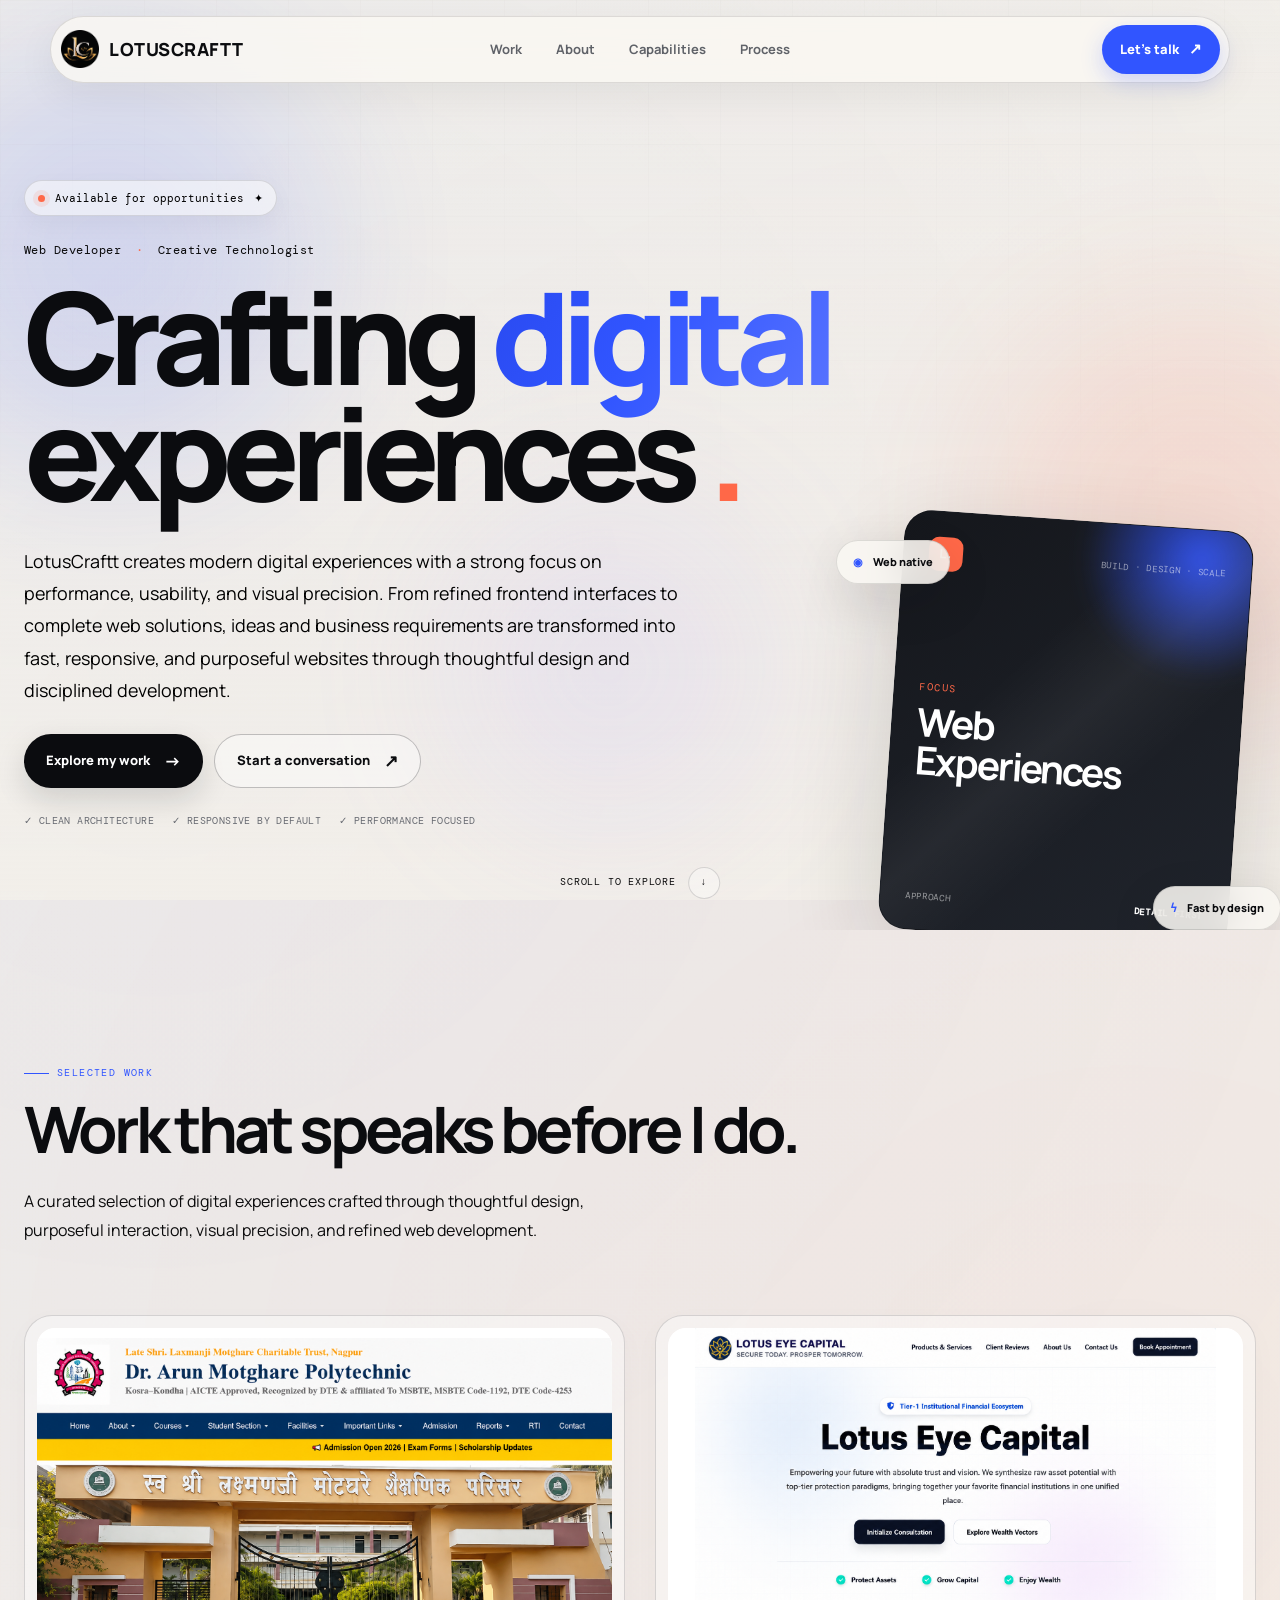
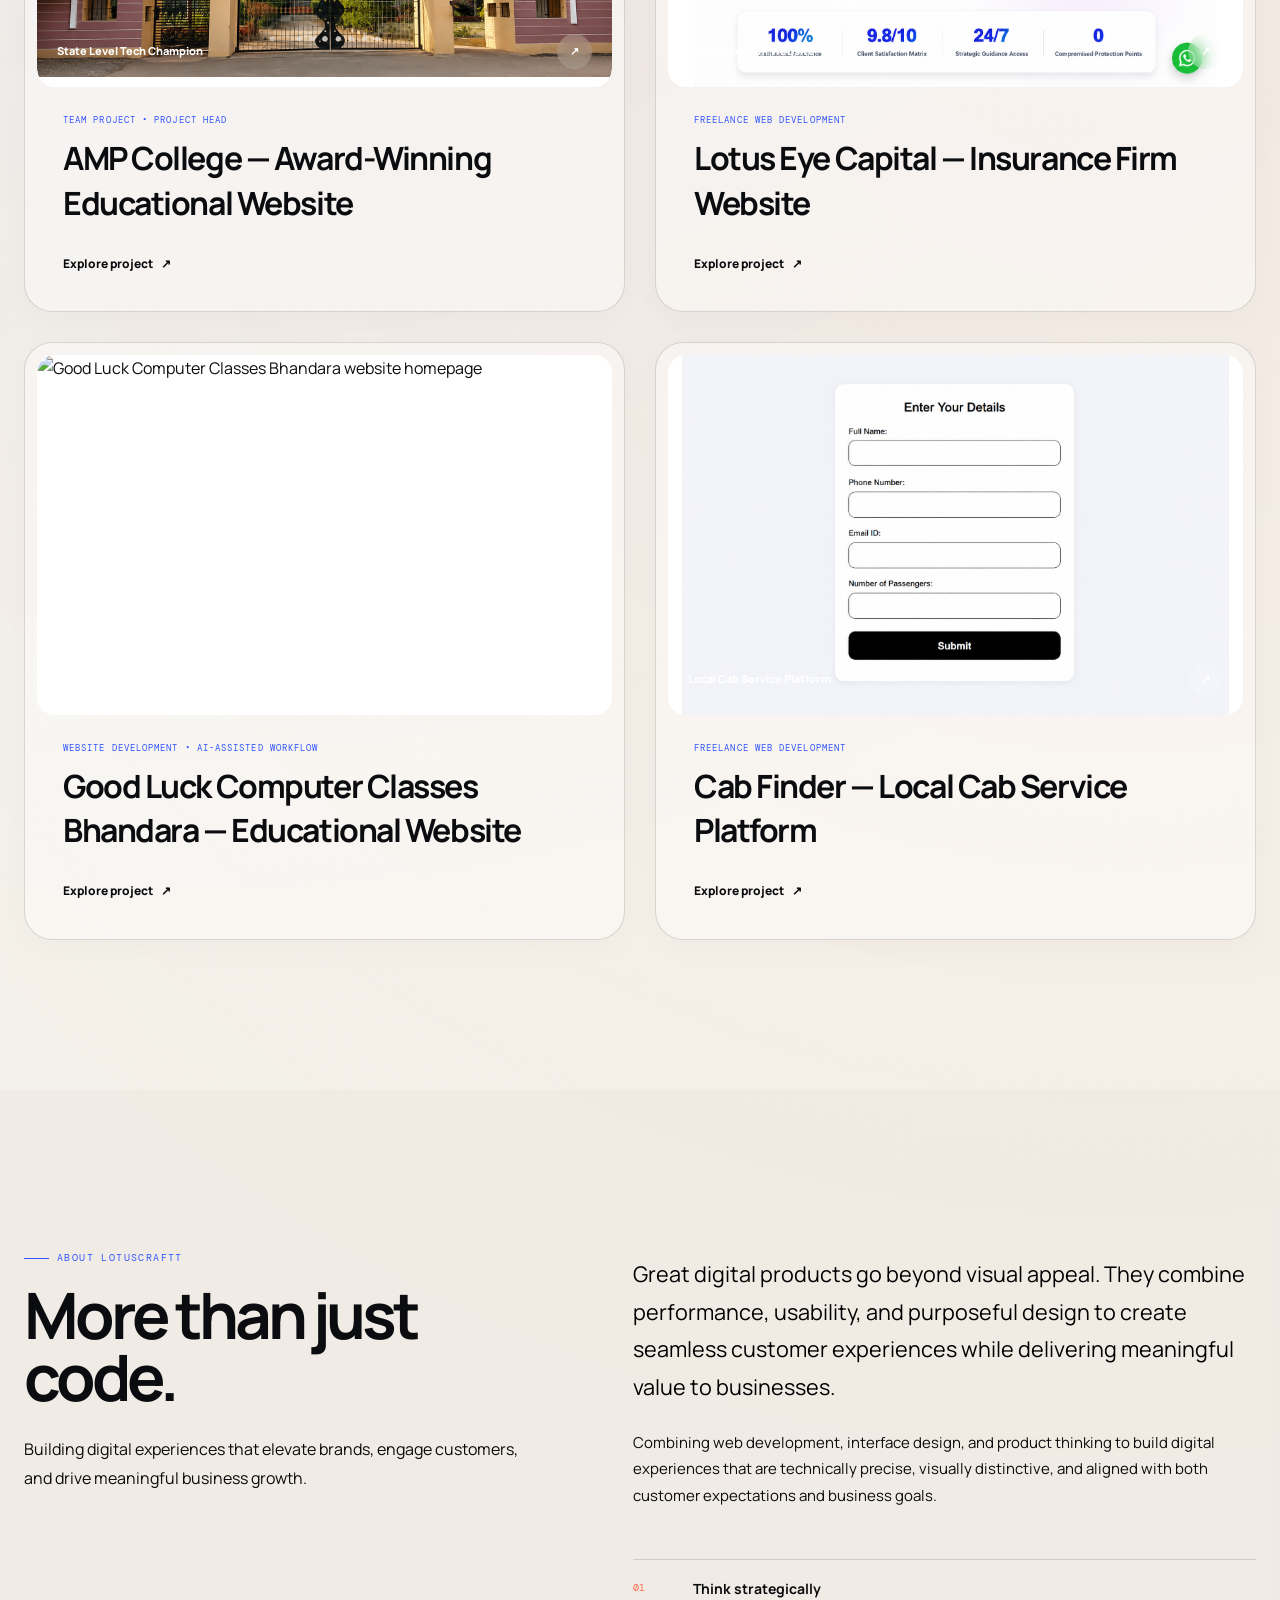
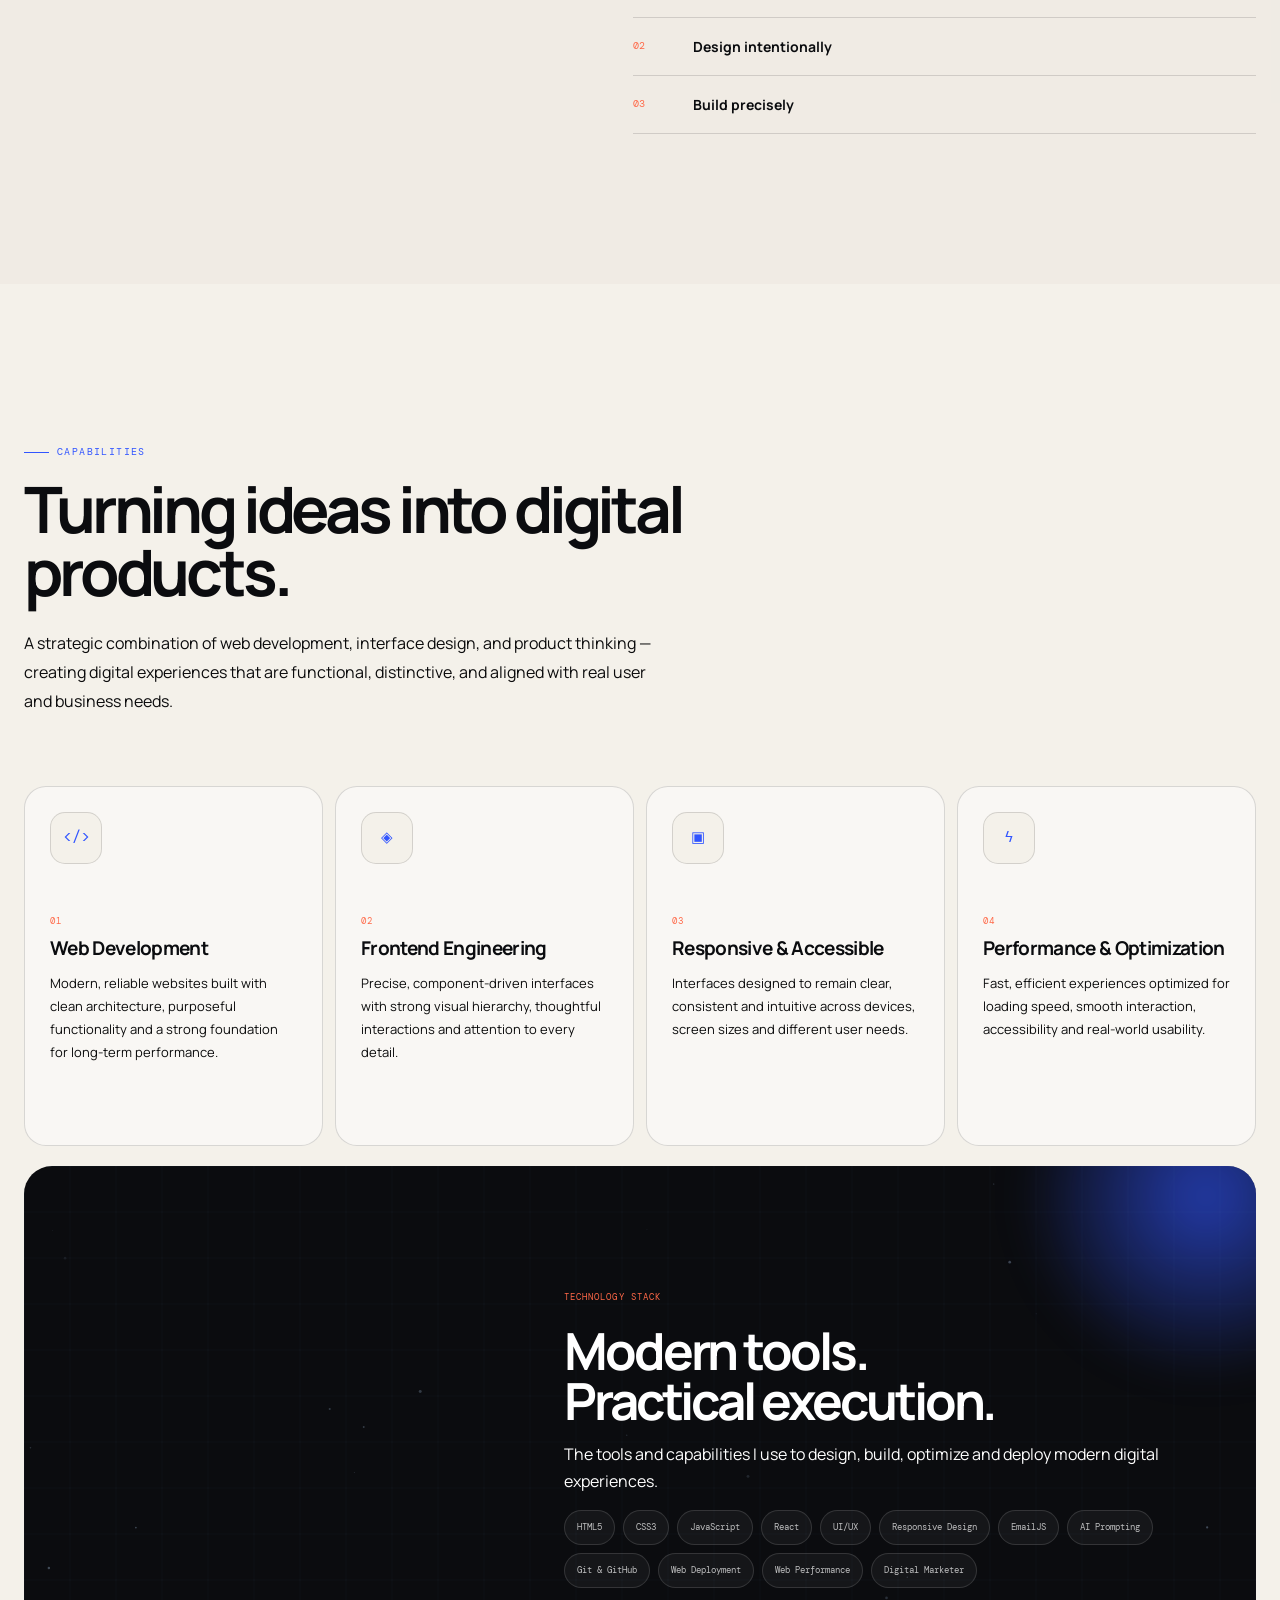
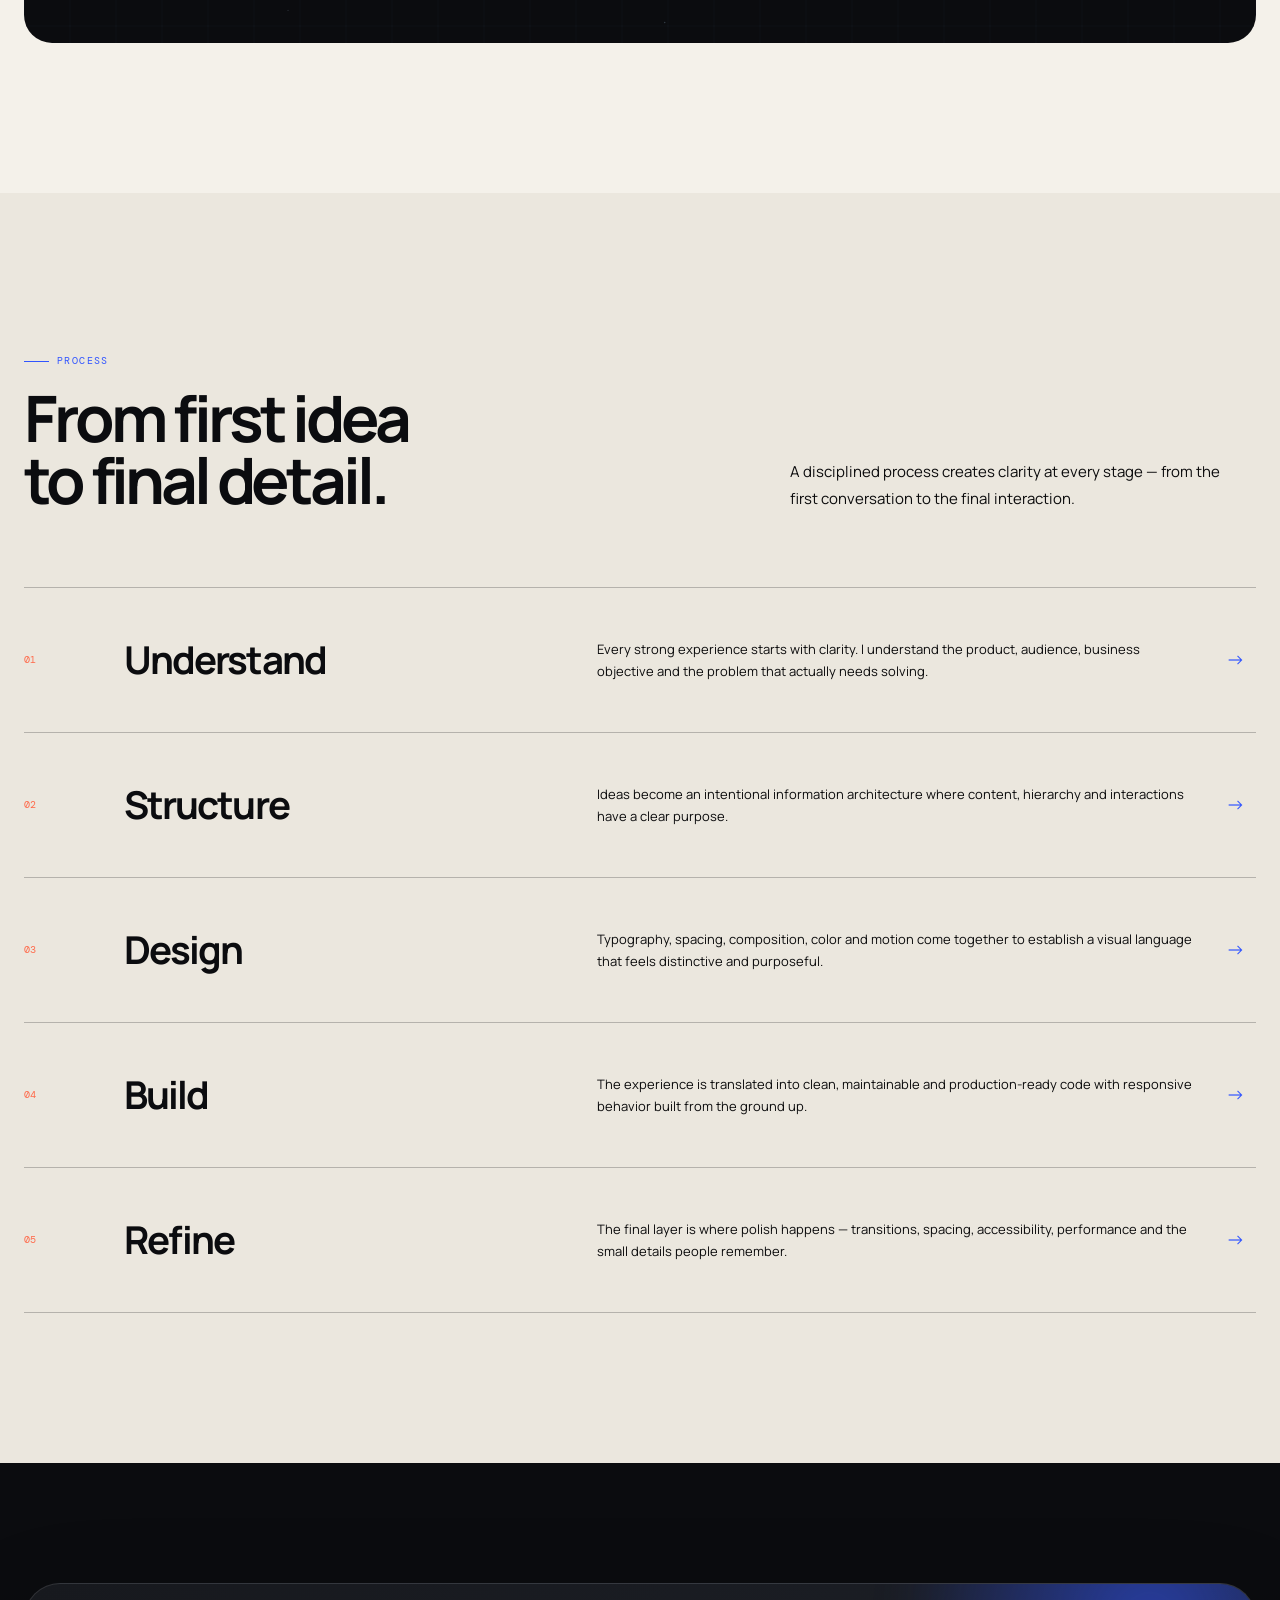
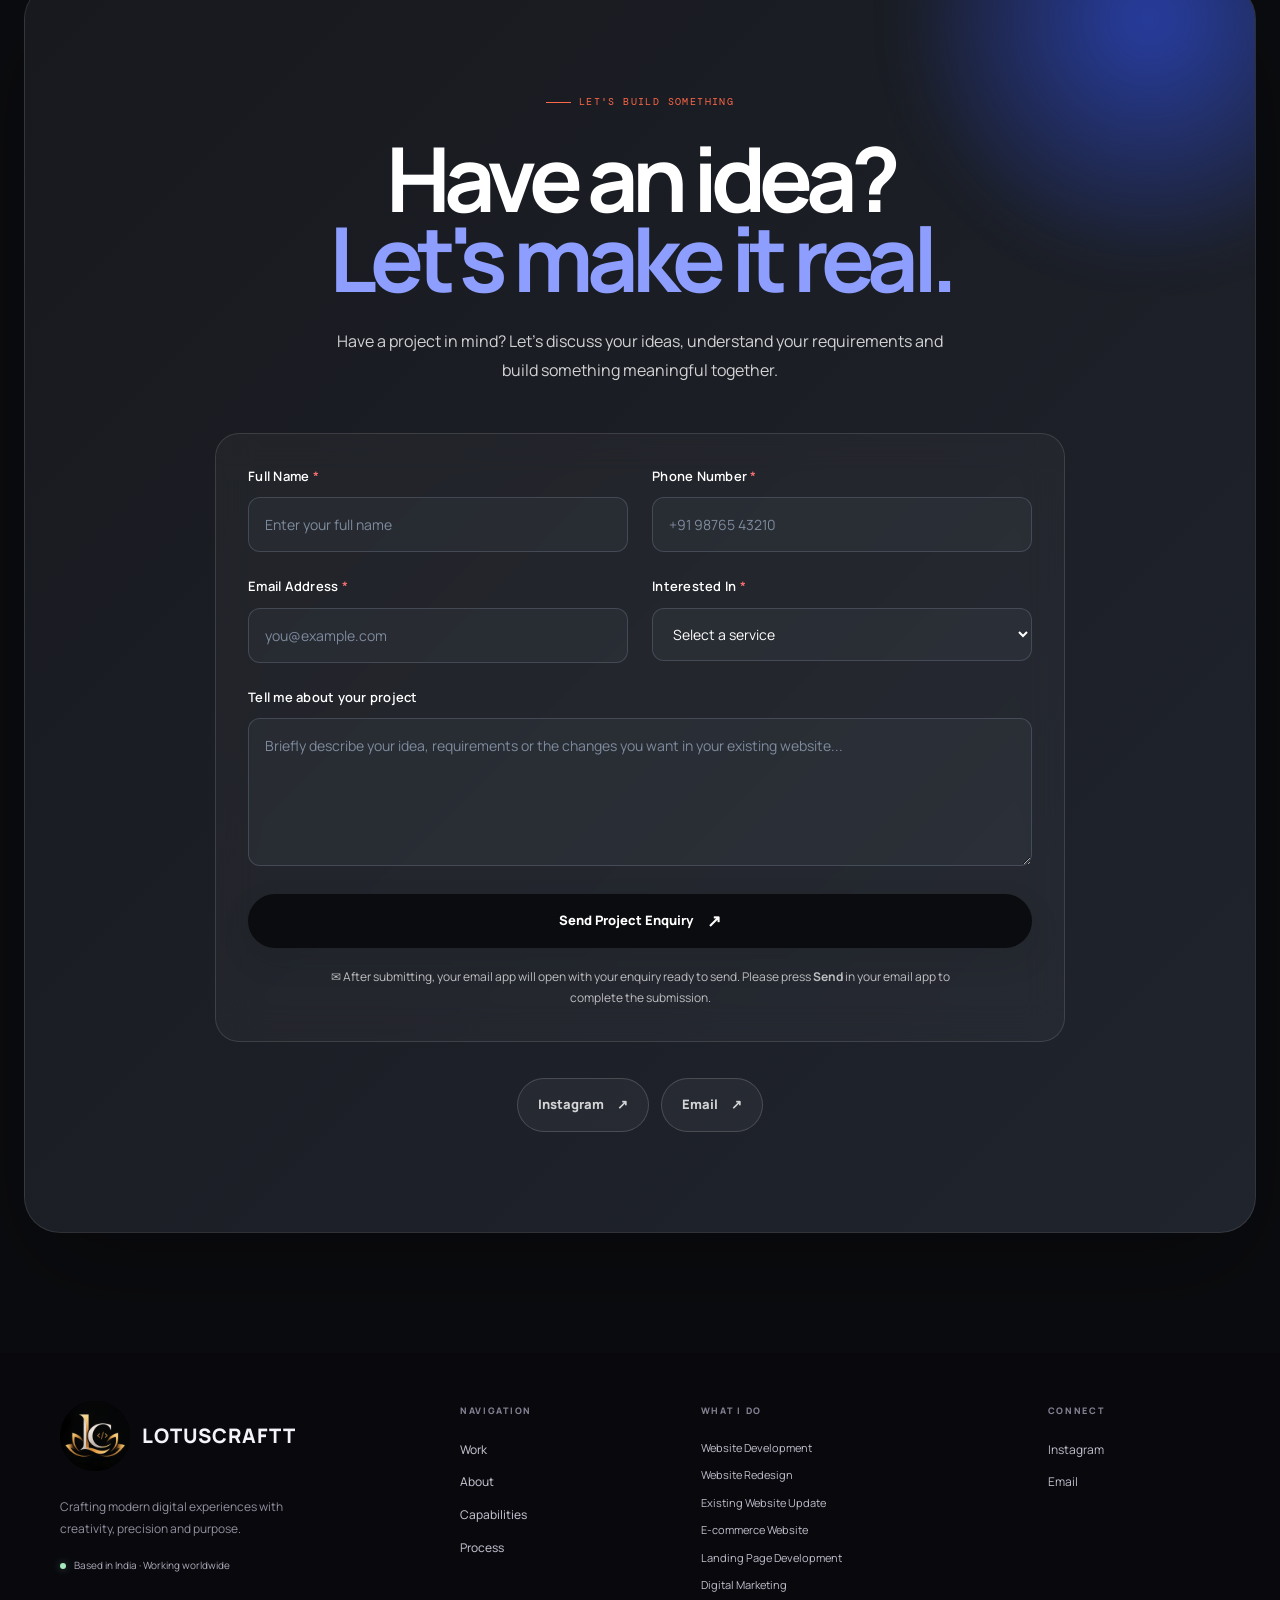
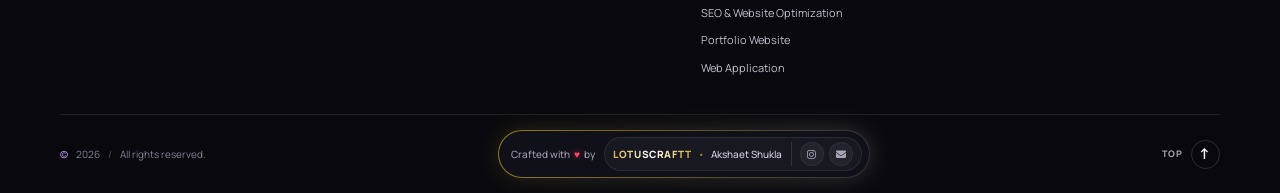
==== commit 0be5e8bf: "Fix image source paths for consistency Updated image source paths to use consistent casing." ====
--- a/index.html
+++ b/index.html
@@ -378,15 +378,15 @@
                 aria-label="Good Luck Computer Classes website gallery">
                 <div class="preview-image-wrapper">
                   <div class="project-slide active">
-                    <img src="img/goodluck1.jpg" alt="Good Luck Computer Classes Bhandara website homepage"
+                    <img src="img/Goodluck1.jpg" alt="Good Luck Computer Classes Bhandara website homepage"
                       class="project-image" width="1600" height="1000" loading="lazy" decoding="async">
                   </div>
                   <div class="project-slide">
-                    <img src="img/goodluck2.jpg" alt="Good Luck Computer Classes courses and training information"
+                    <img src="img/Goodluck2.jpg" alt="Good Luck Computer Classes courses and training information"
                       class="project-image" width="1600" height="1000" loading="lazy" decoding="async">
                   </div>
                   <div class="project-slide">
-                    <img src="img/goodluck3.jpg" alt="Good Luck Computer Classes admission enquiry interface"
+                    <img src="img/Goodluck3.jpg" alt="Good Luck Computer Classes admission enquiry interface"
                       class="project-image" width="1600" height="1000" loading="lazy" decoding="async">
                   </div>
                   <div class="project-image-overlay" aria-hidden="true"></div>
@@ -1131,4 +1131,4 @@
   <script src="script.js" defer></script>
 </body>
 
-</html>+</html>
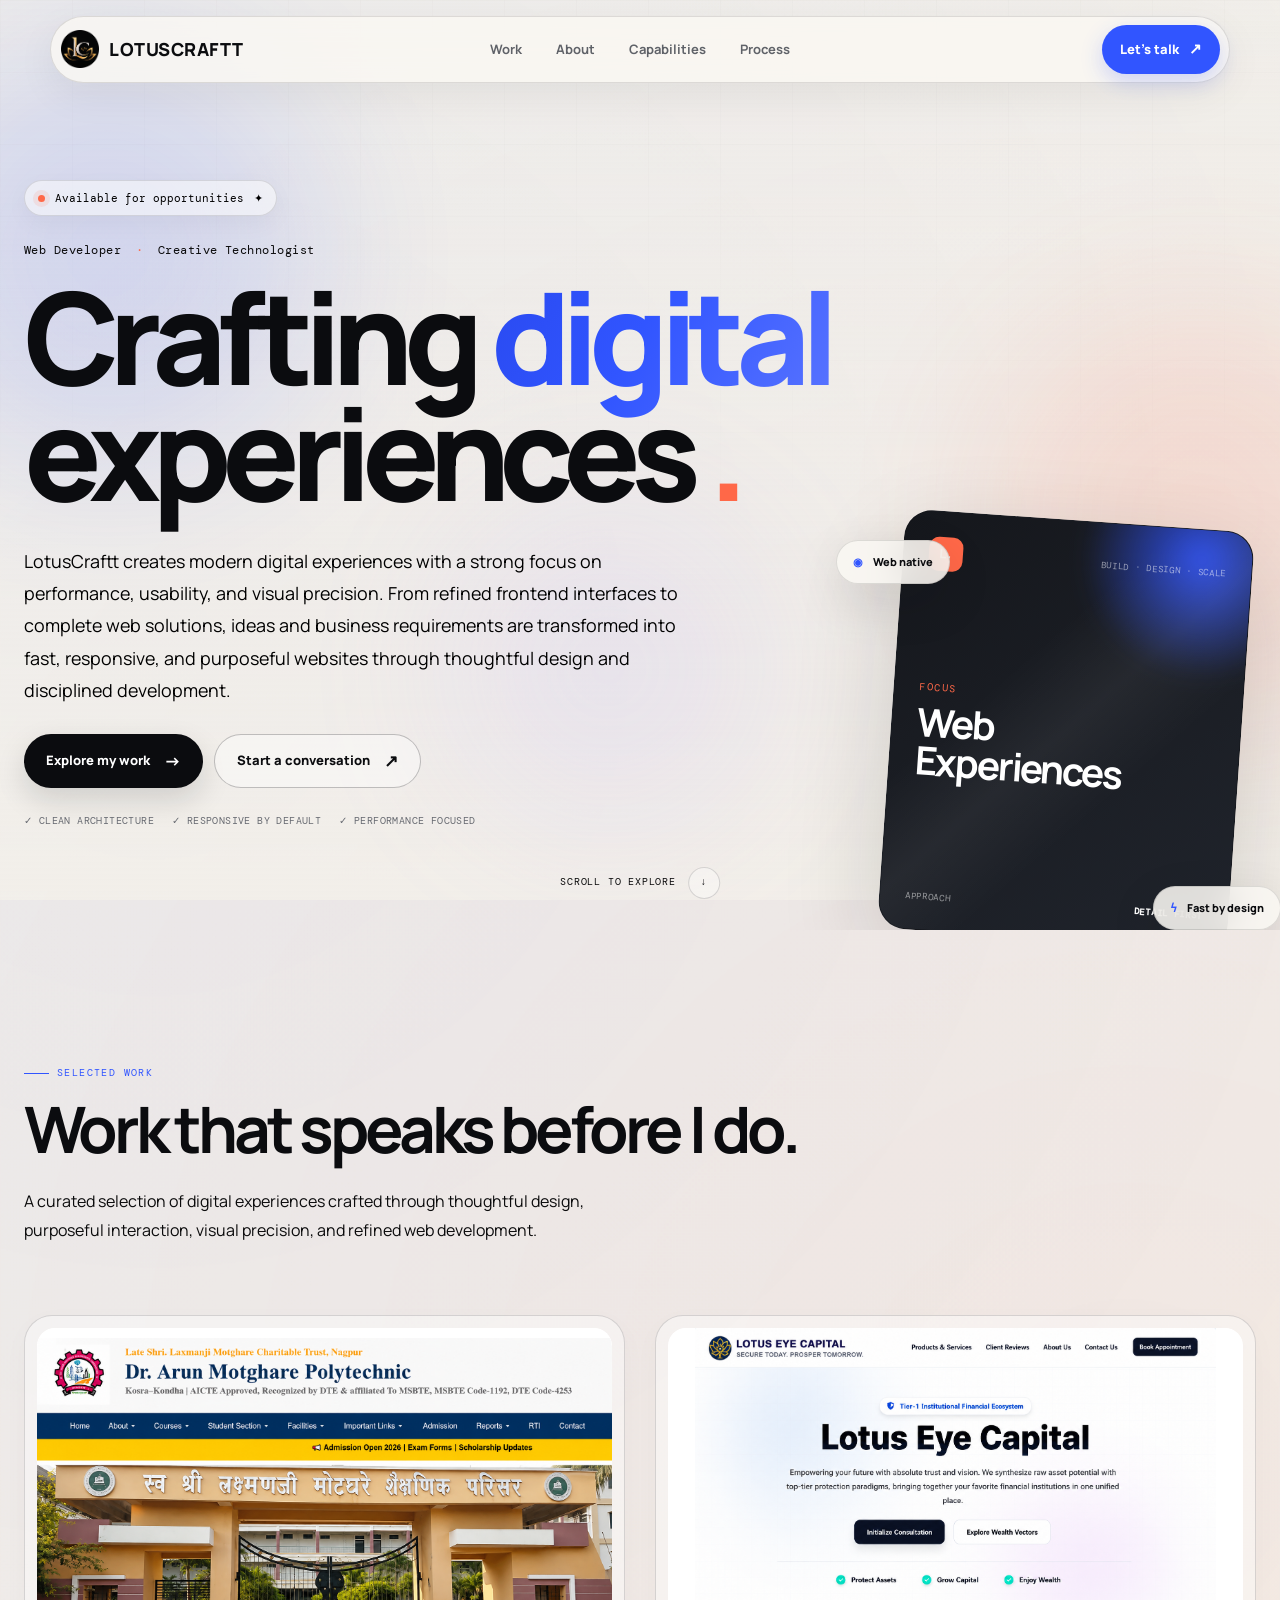
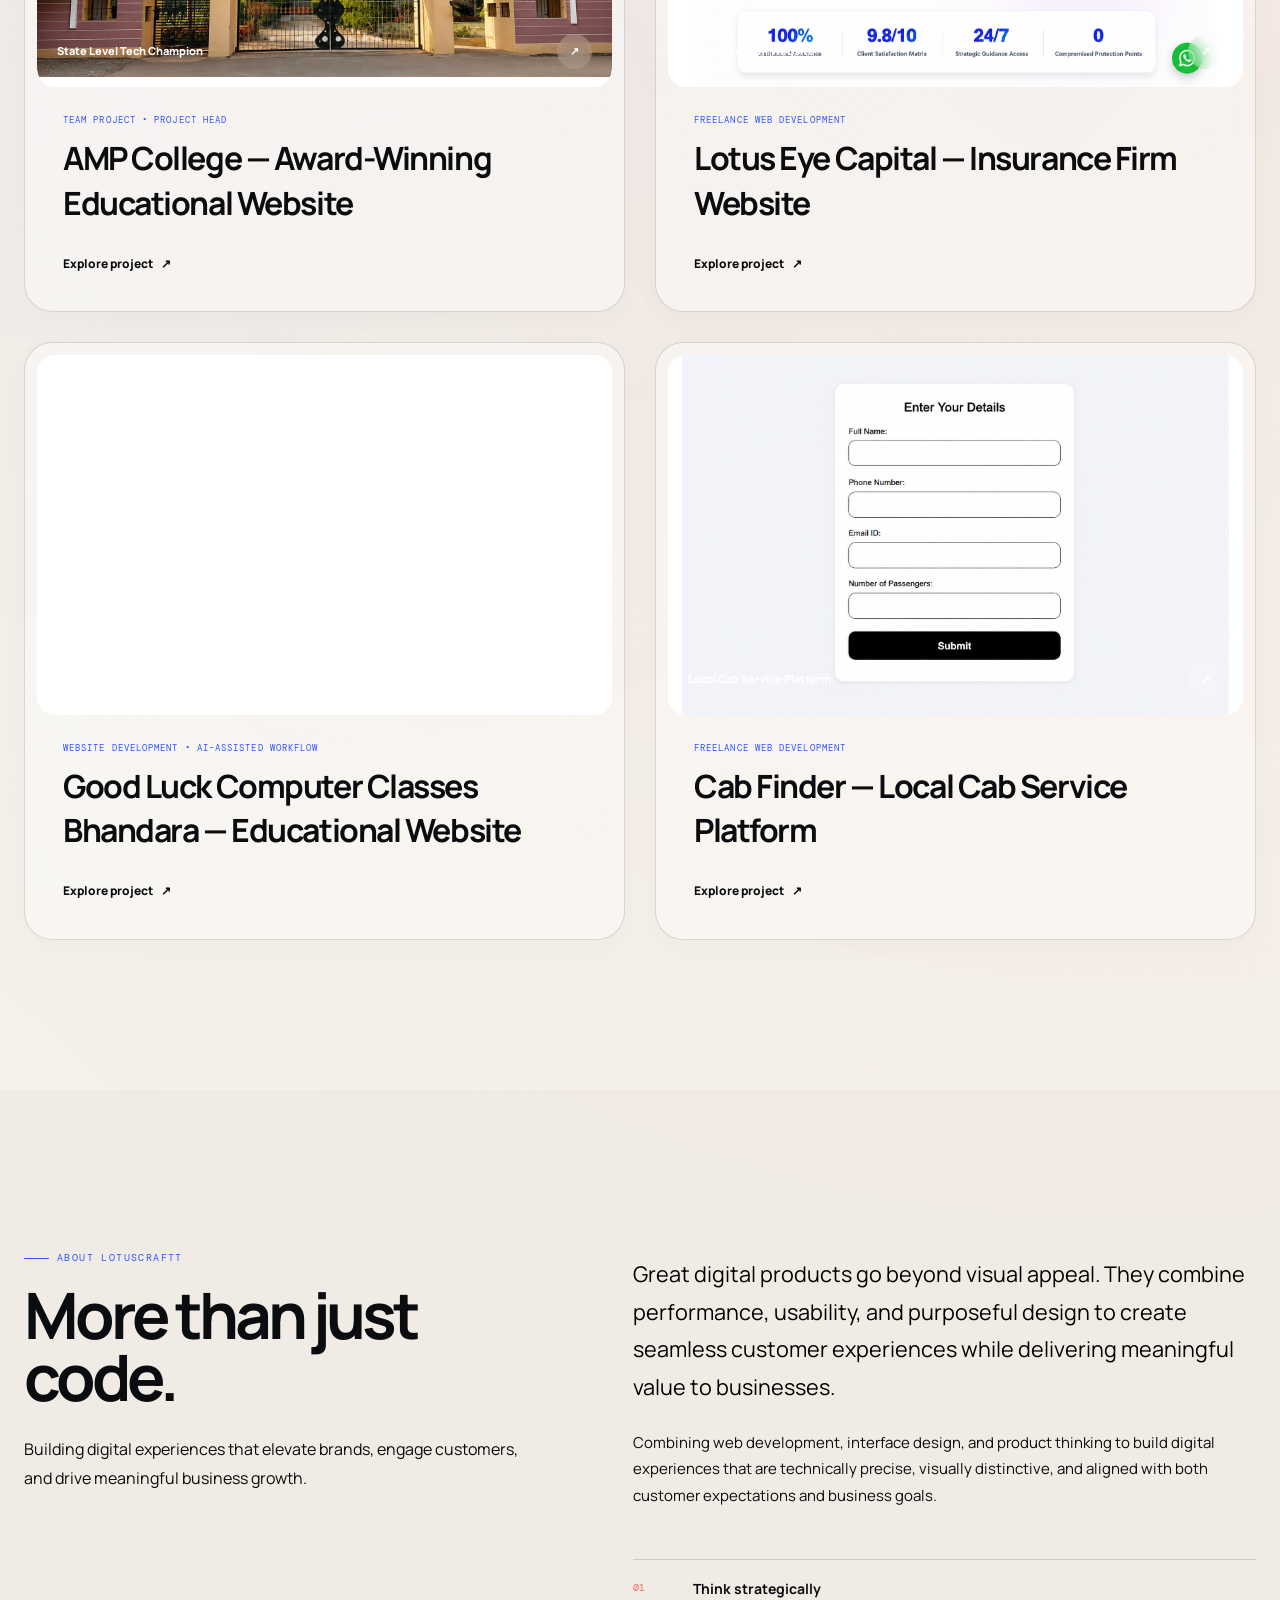
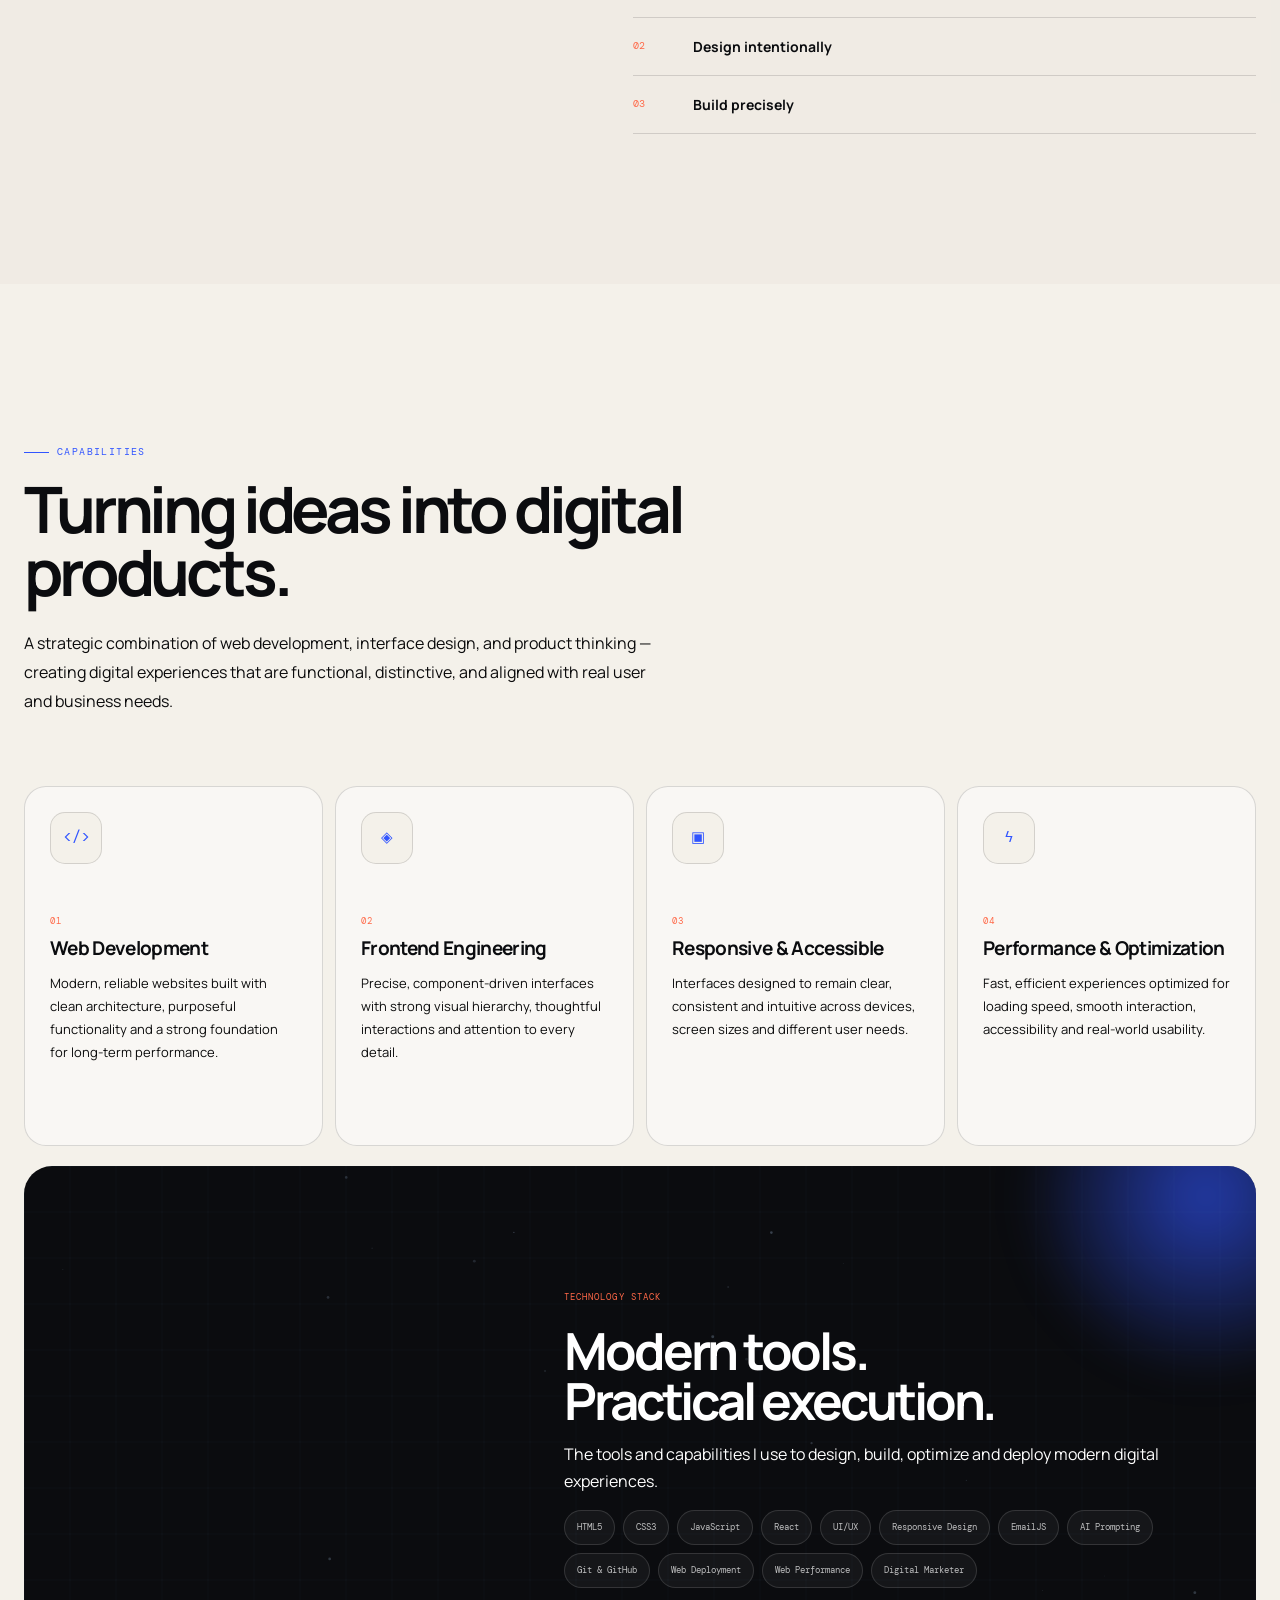
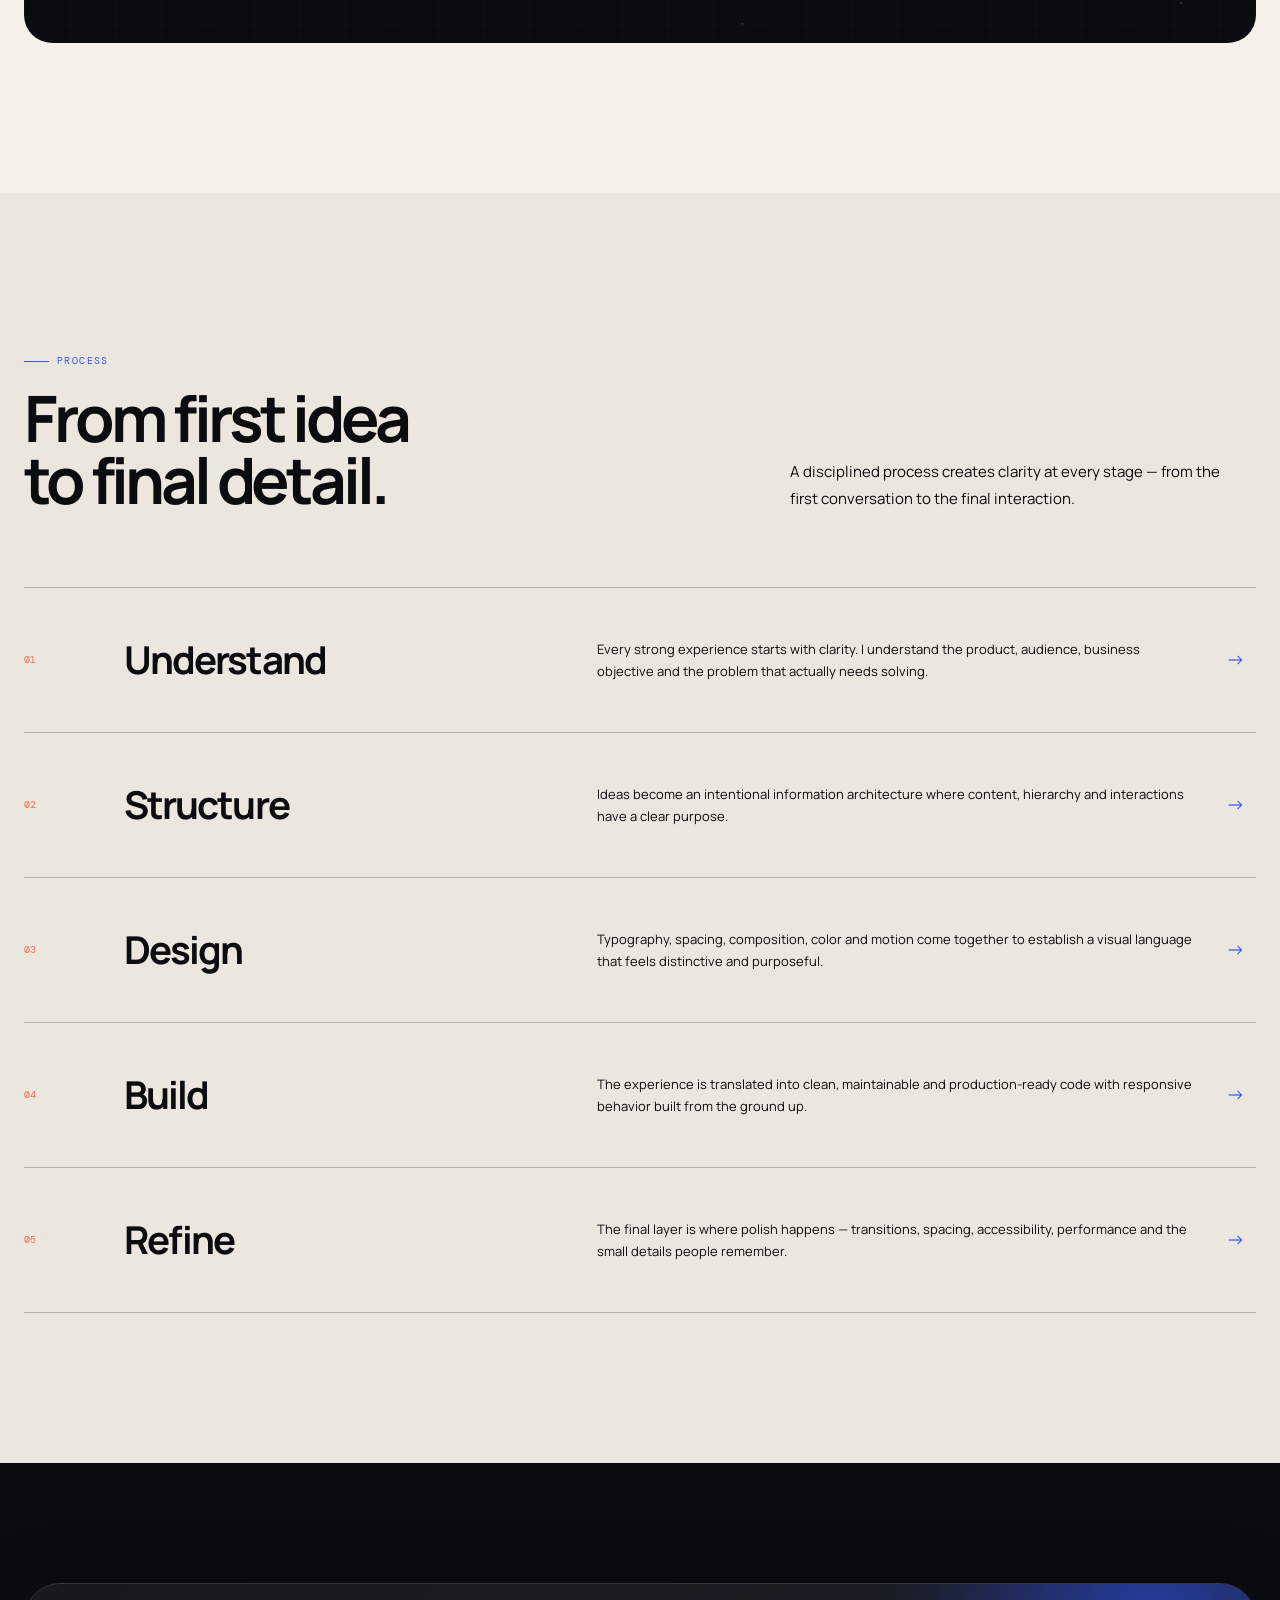
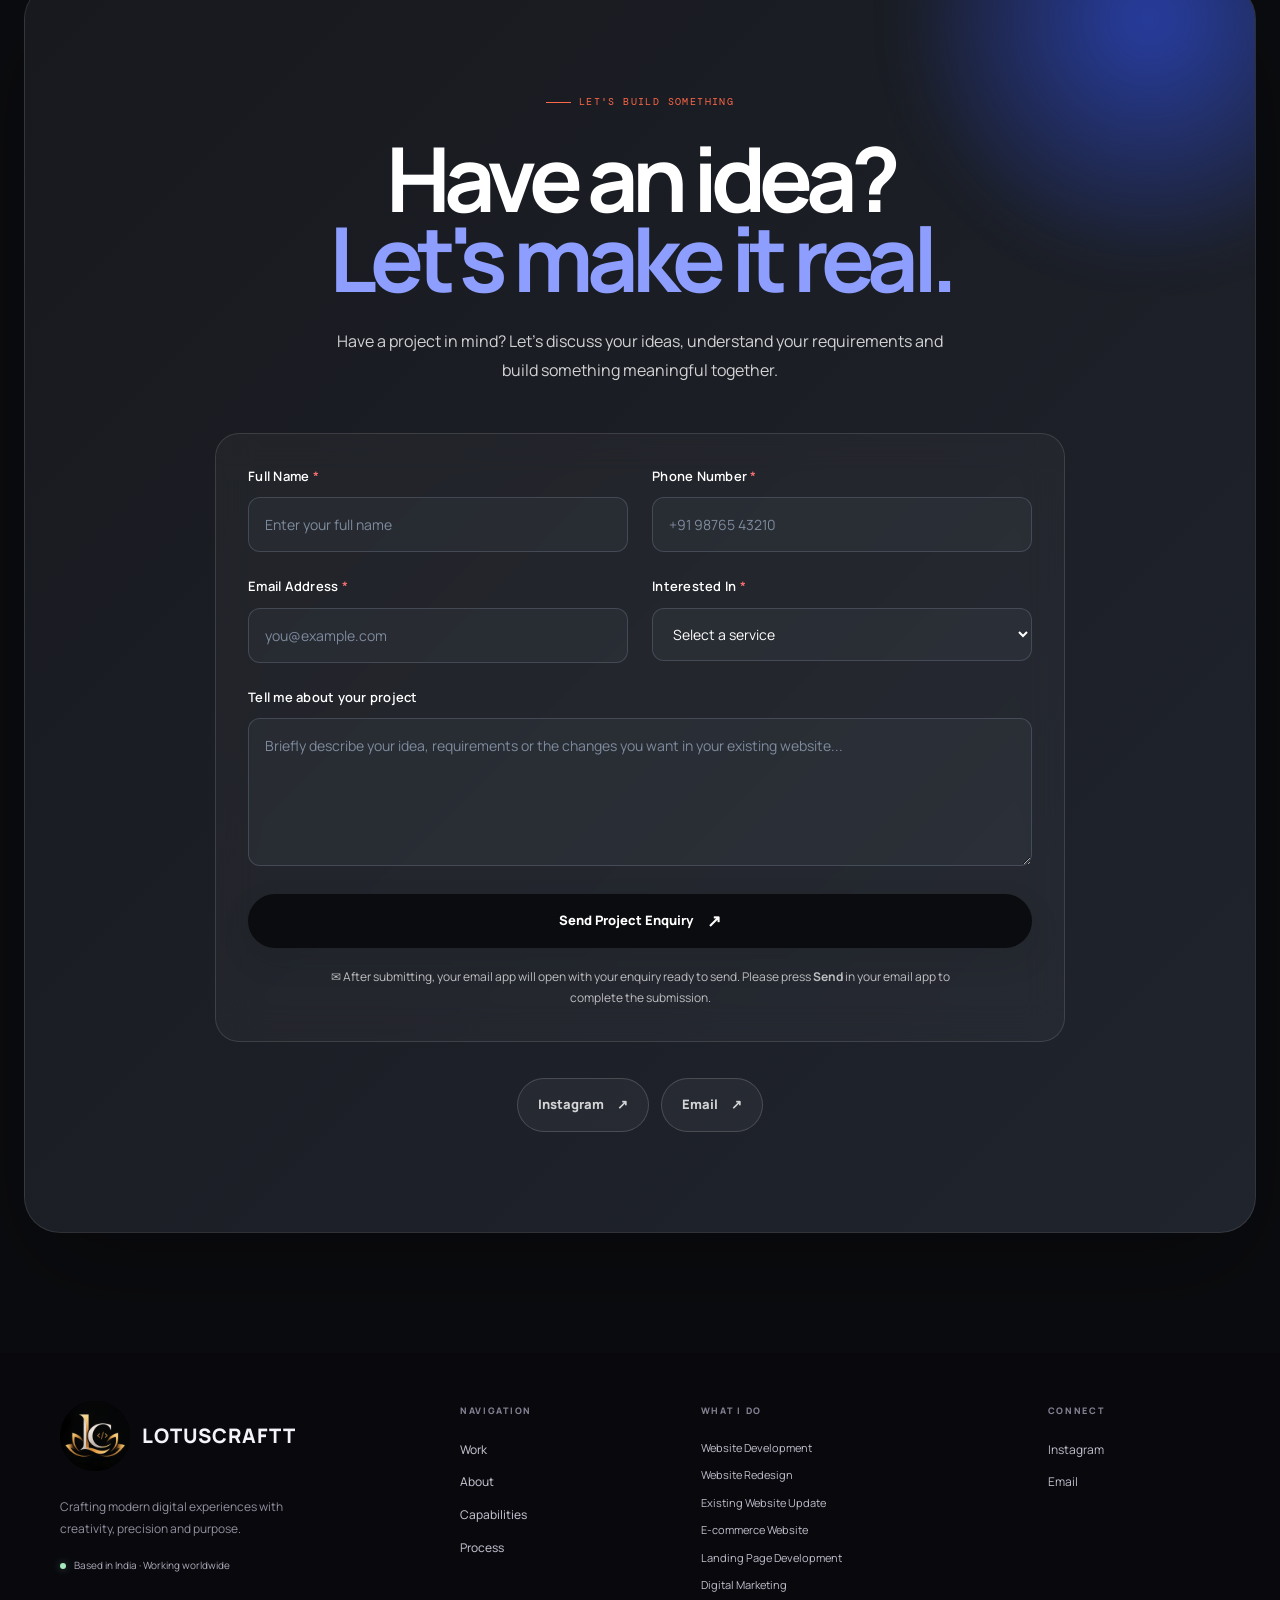
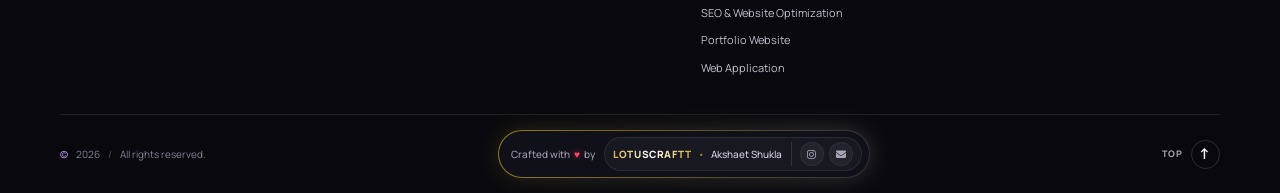
==== commit a2c3c461: "Fix image source casing in index.html" ====
--- a/index.html
+++ b/index.html
@@ -378,15 +378,15 @@
                 aria-label="Good Luck Computer Classes website gallery">
                 <div class="preview-image-wrapper">
                   <div class="project-slide active">
-                    <img src="img/Goodluck1.jpg" alt="Good Luck Computer Classes Bhandara website homepage"
+                    <img src="img/GoodLuck1.jpg" alt="Good Luck Computer Classes Bhandara website homepage"
                       class="project-image" width="1600" height="1000" loading="lazy" decoding="async">
                   </div>
                   <div class="project-slide">
-                    <img src="img/Goodluck2.jpg" alt="Good Luck Computer Classes courses and training information"
+                    <img src="img/GoodLuck2.jpg" alt="Good Luck Computer Classes courses and training information"
                       class="project-image" width="1600" height="1000" loading="lazy" decoding="async">
                   </div>
                   <div class="project-slide">
-                    <img src="img/Goodluck3.jpg" alt="Good Luck Computer Classes admission enquiry interface"
+                    <img src="img/GoodLuck3.jpg" alt="Good Luck Computer Classes admission enquiry interface"
                       class="project-image" width="1600" height="1000" loading="lazy" decoding="async">
                   </div>
                   <div class="project-image-overlay" aria-hidden="true"></div>
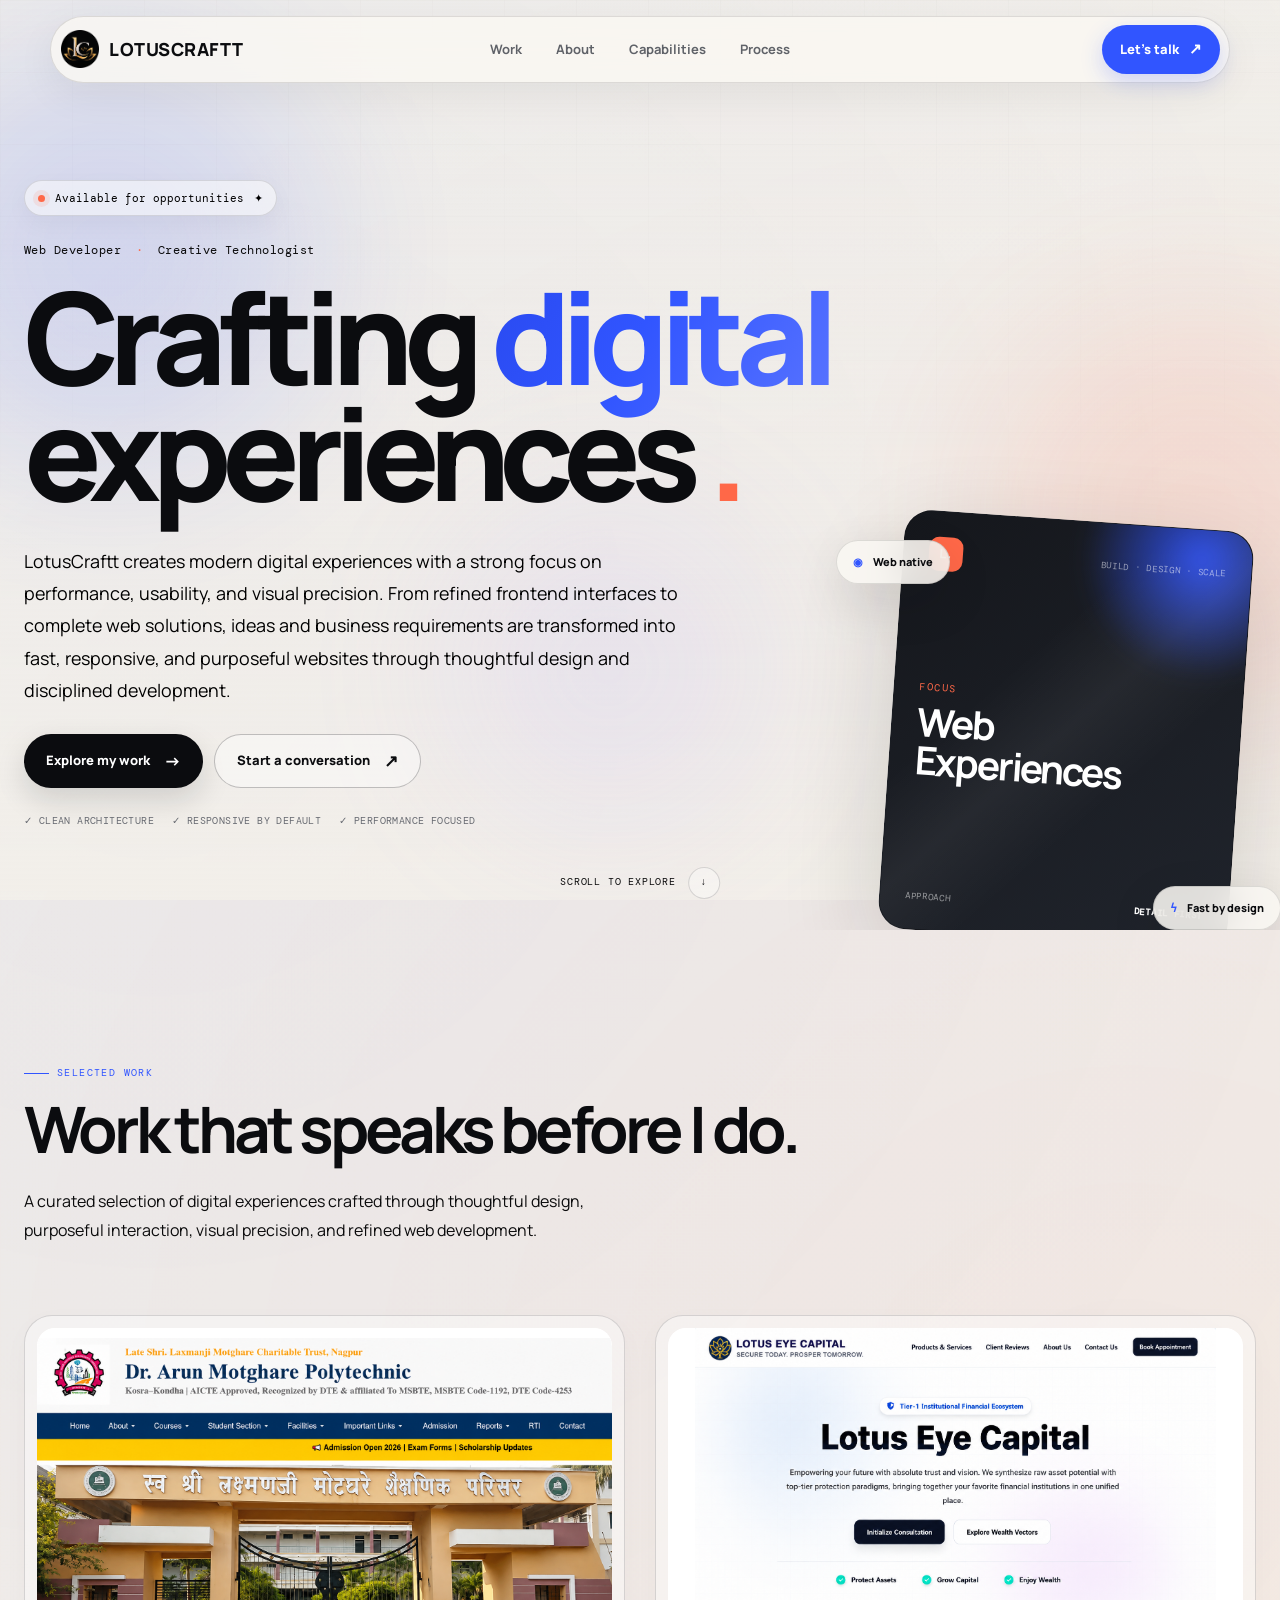
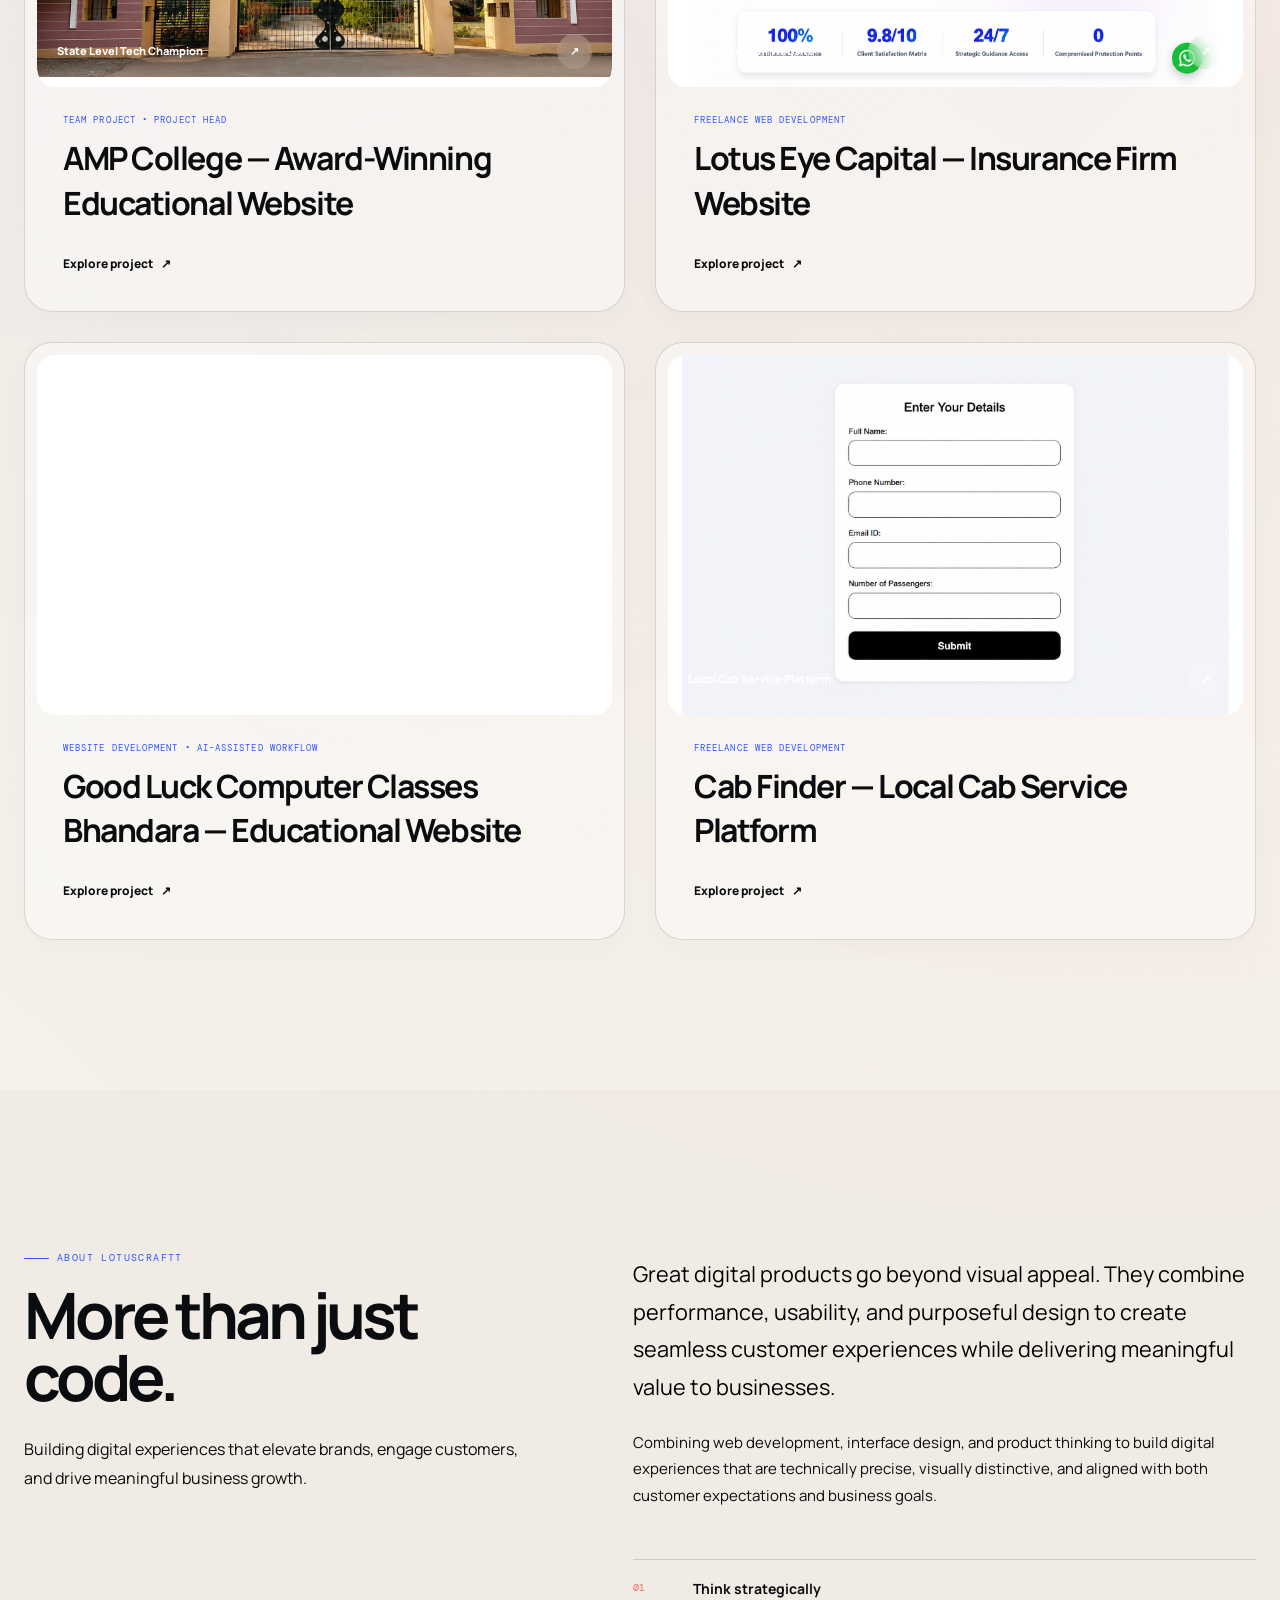
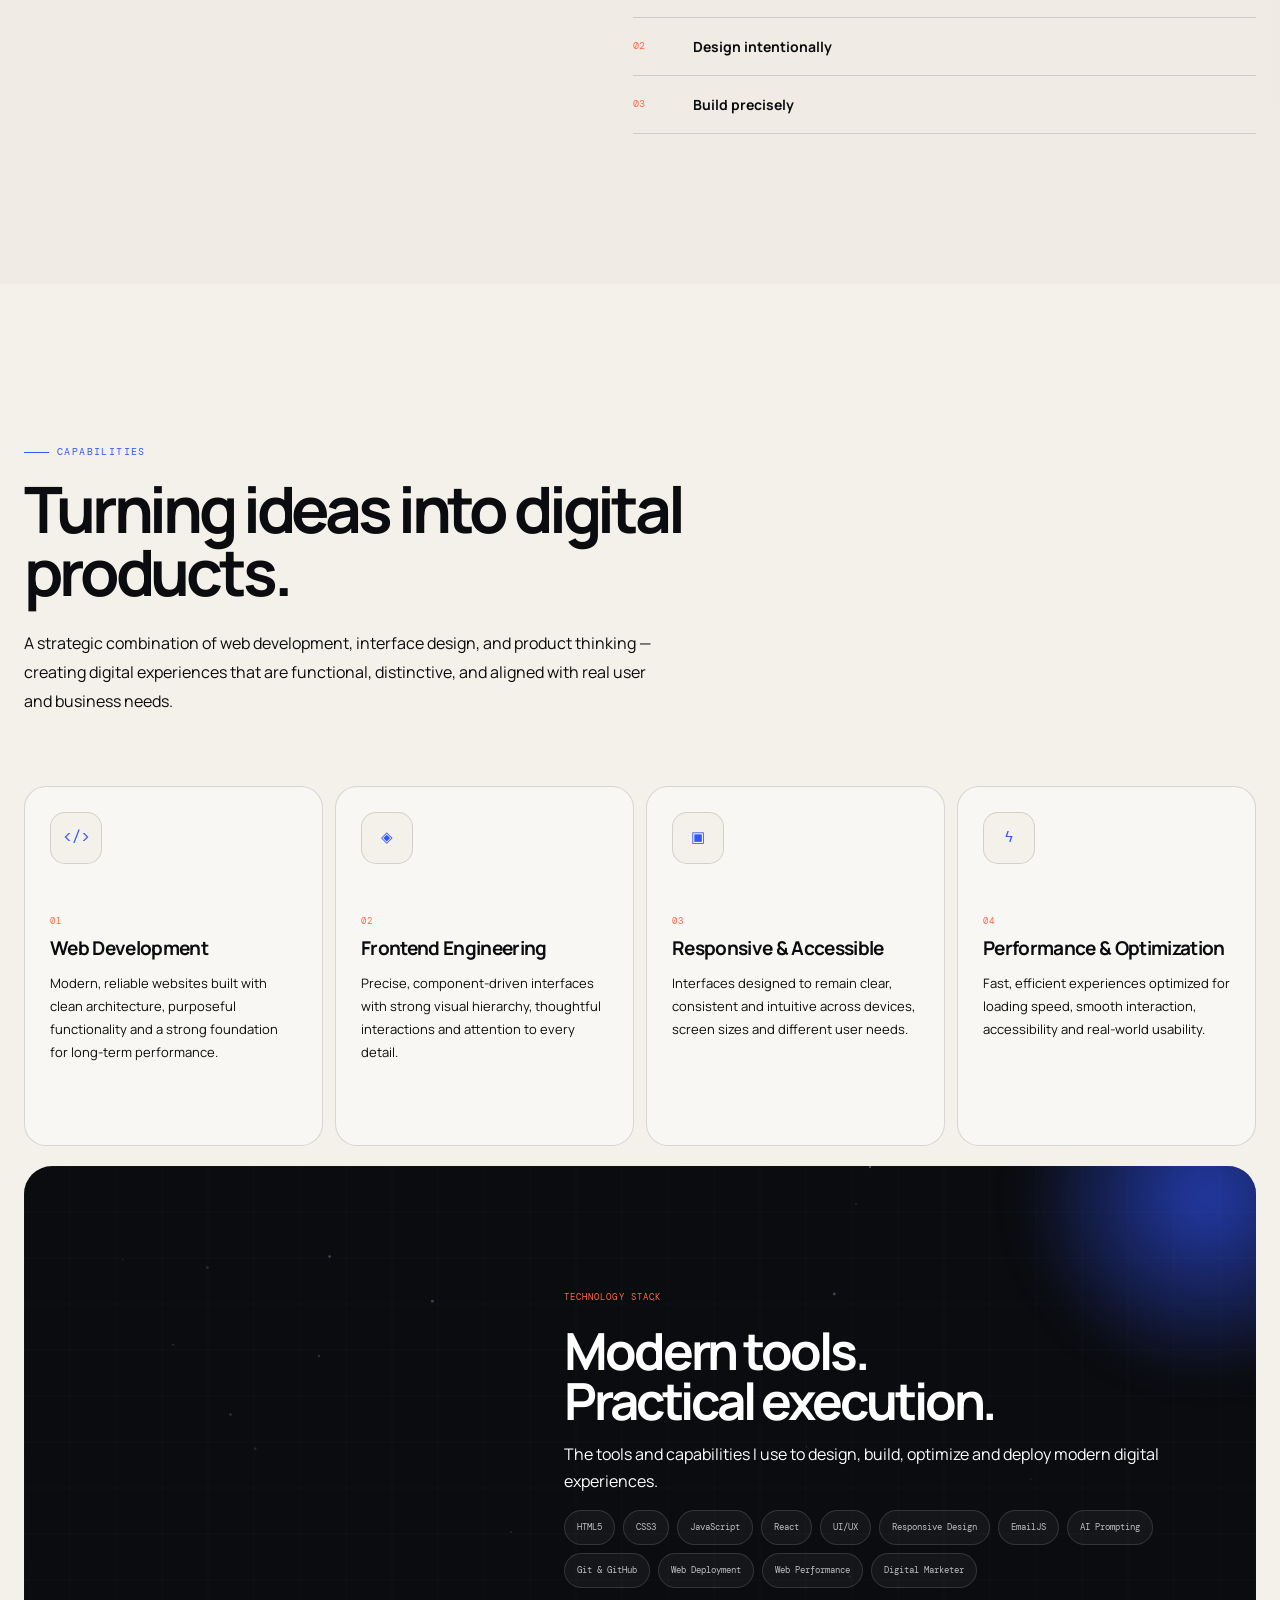
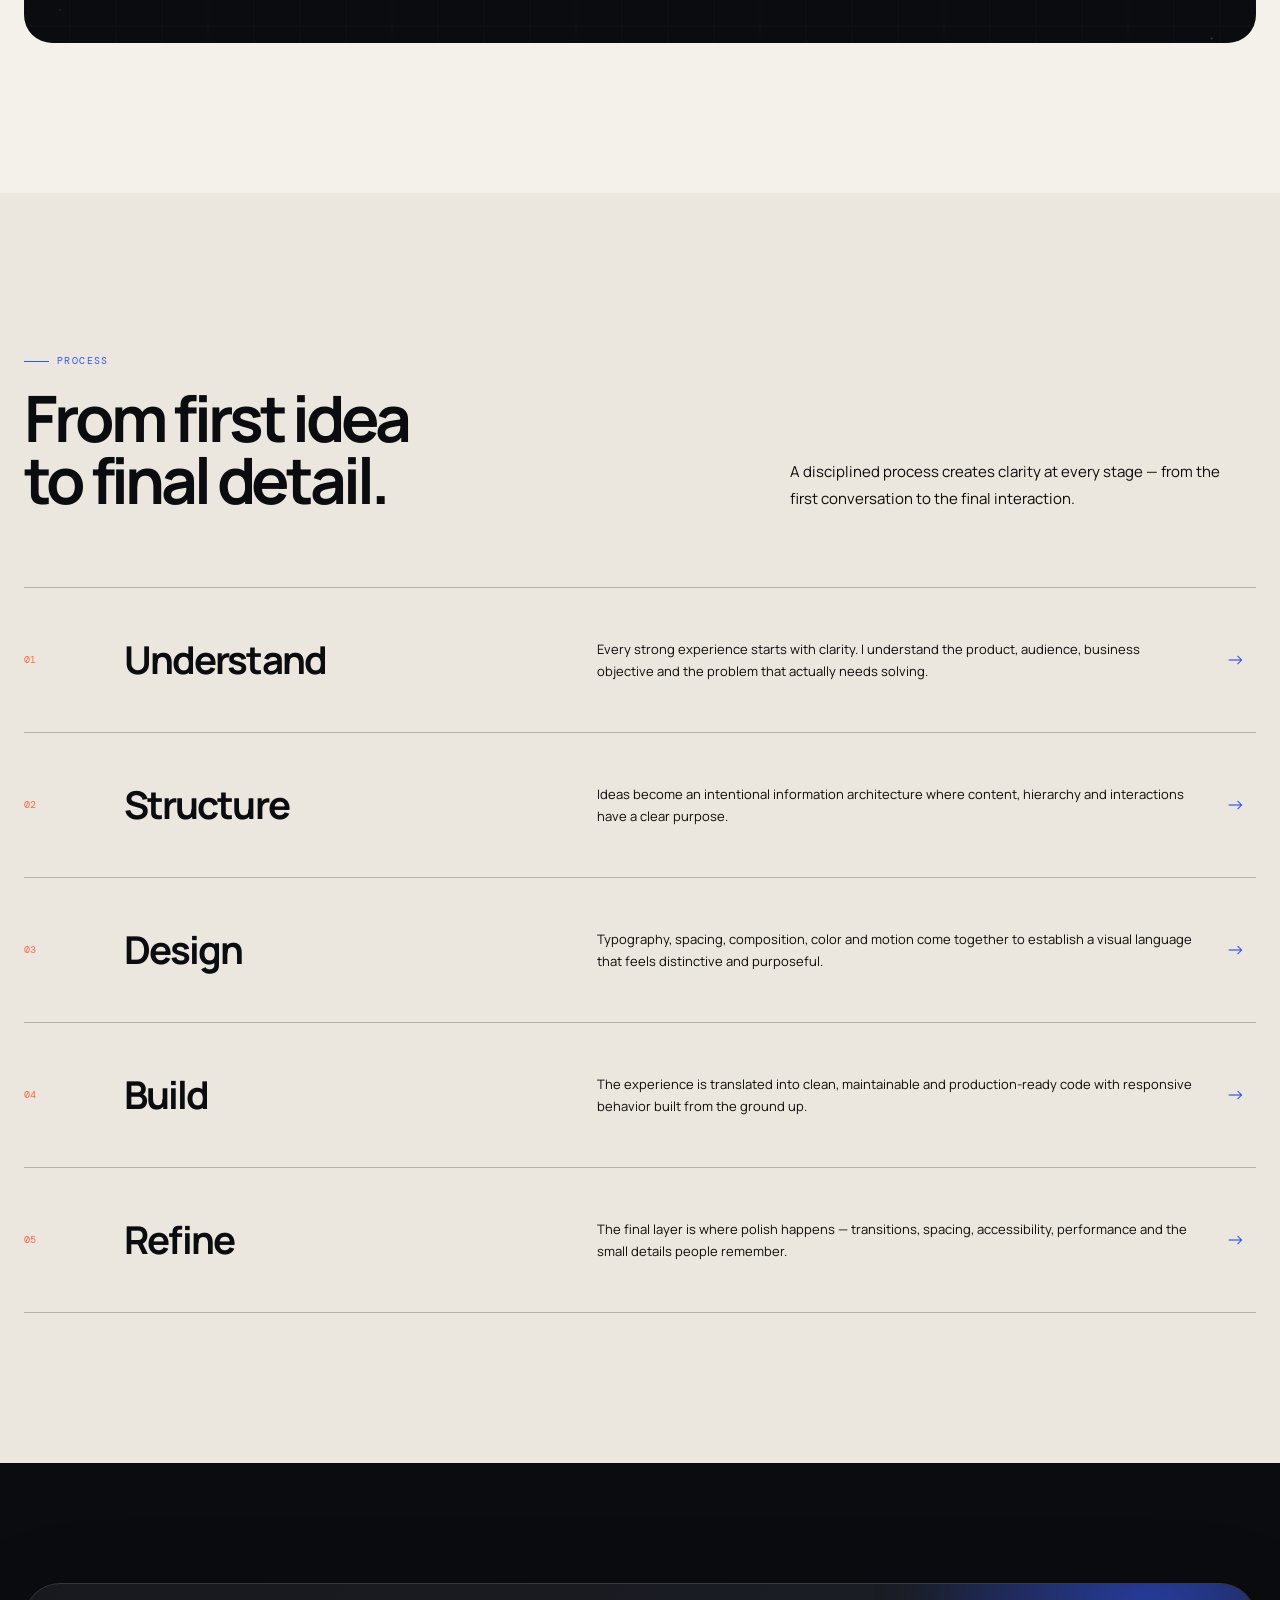
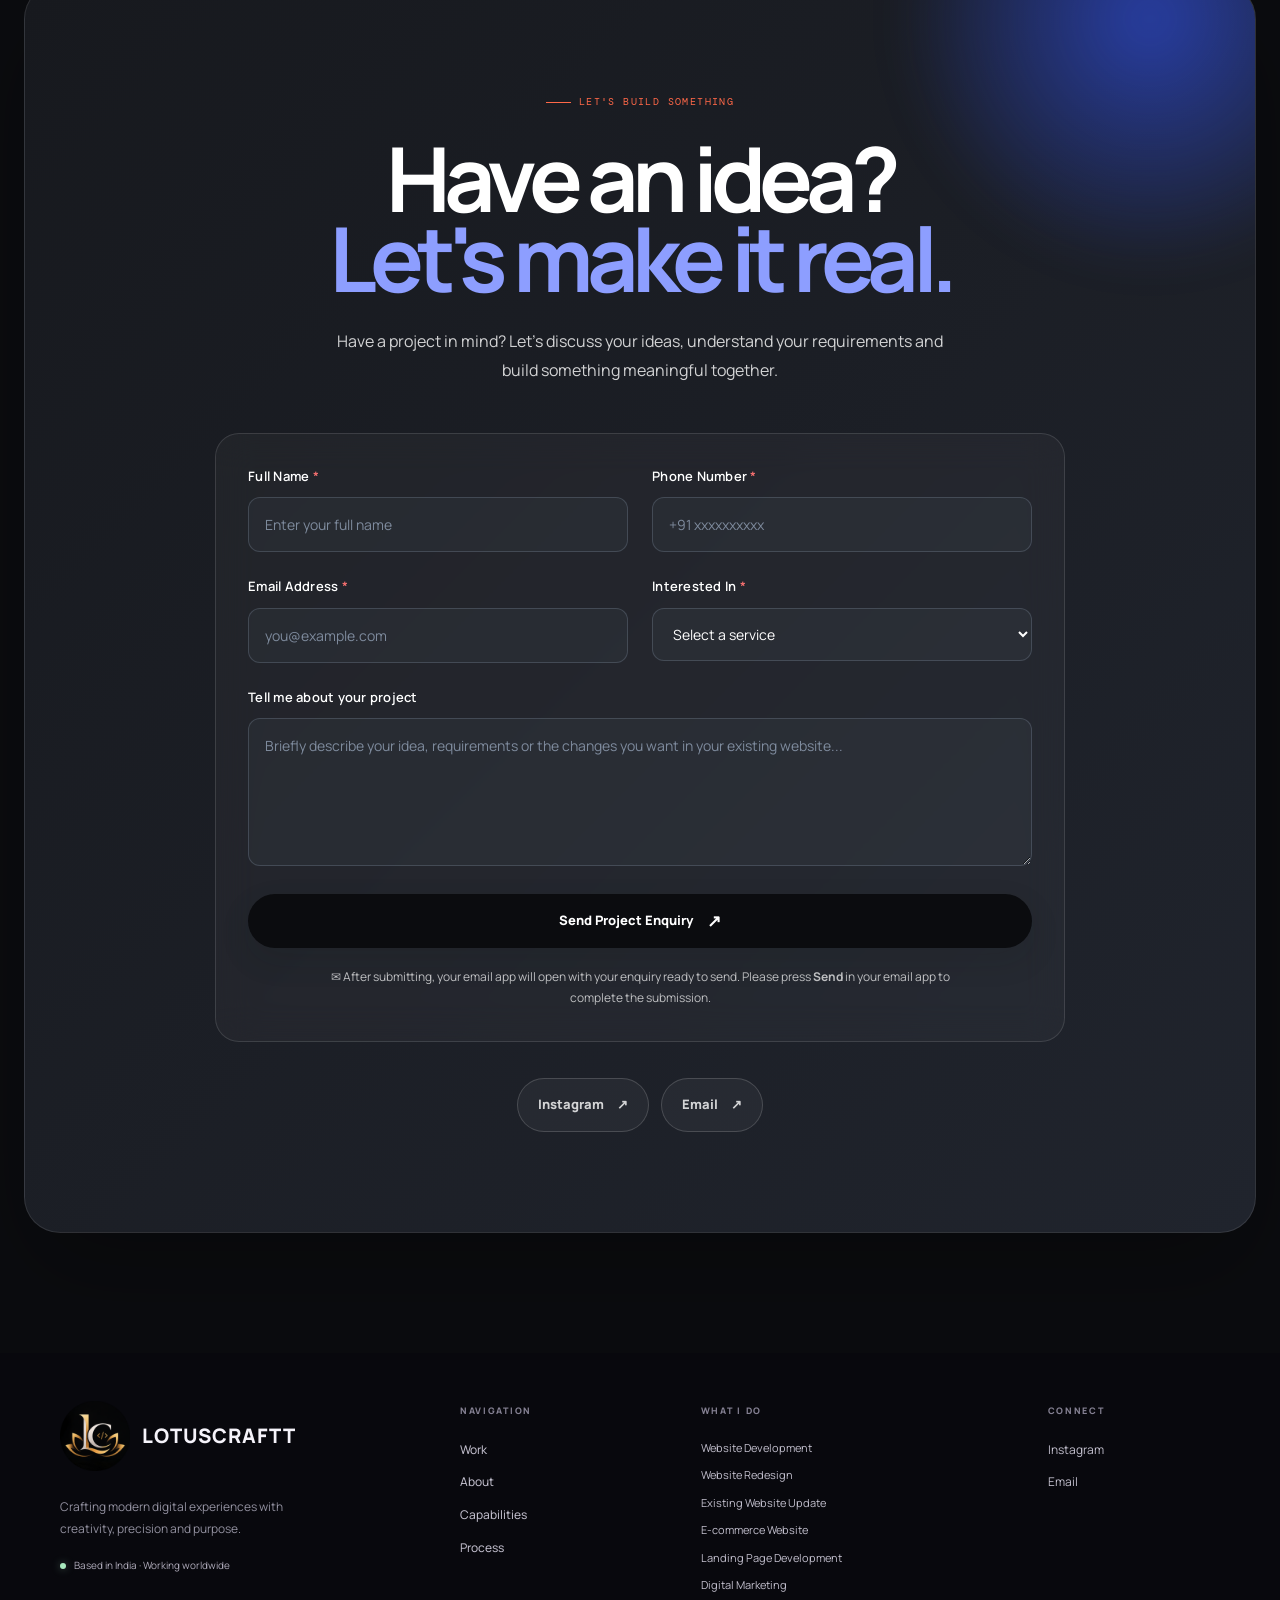
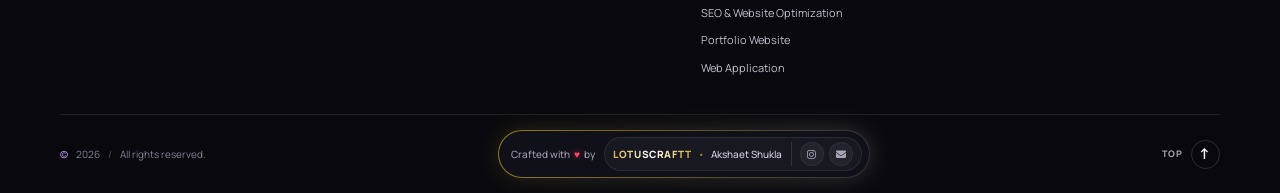
==== commit ed105ab6: "Update phone number placeholder format" ====
--- a/index.html
+++ b/index.html
@@ -805,7 +805,7 @@
                     Phone Number <span>*</span>
                   </label>
 
-                  <input type="tel" id="client-phone" name="Phone Number" placeholder="+91 98765 43210"
+                  <input type="tel" id="client-phone" name="Phone Number" placeholder="+91 xxxxxxxxxx"
                     autocomplete="tel" pattern="[0-9+() -]{10,18}" title="Please enter a valid phone number" required>
                 </div>
 
